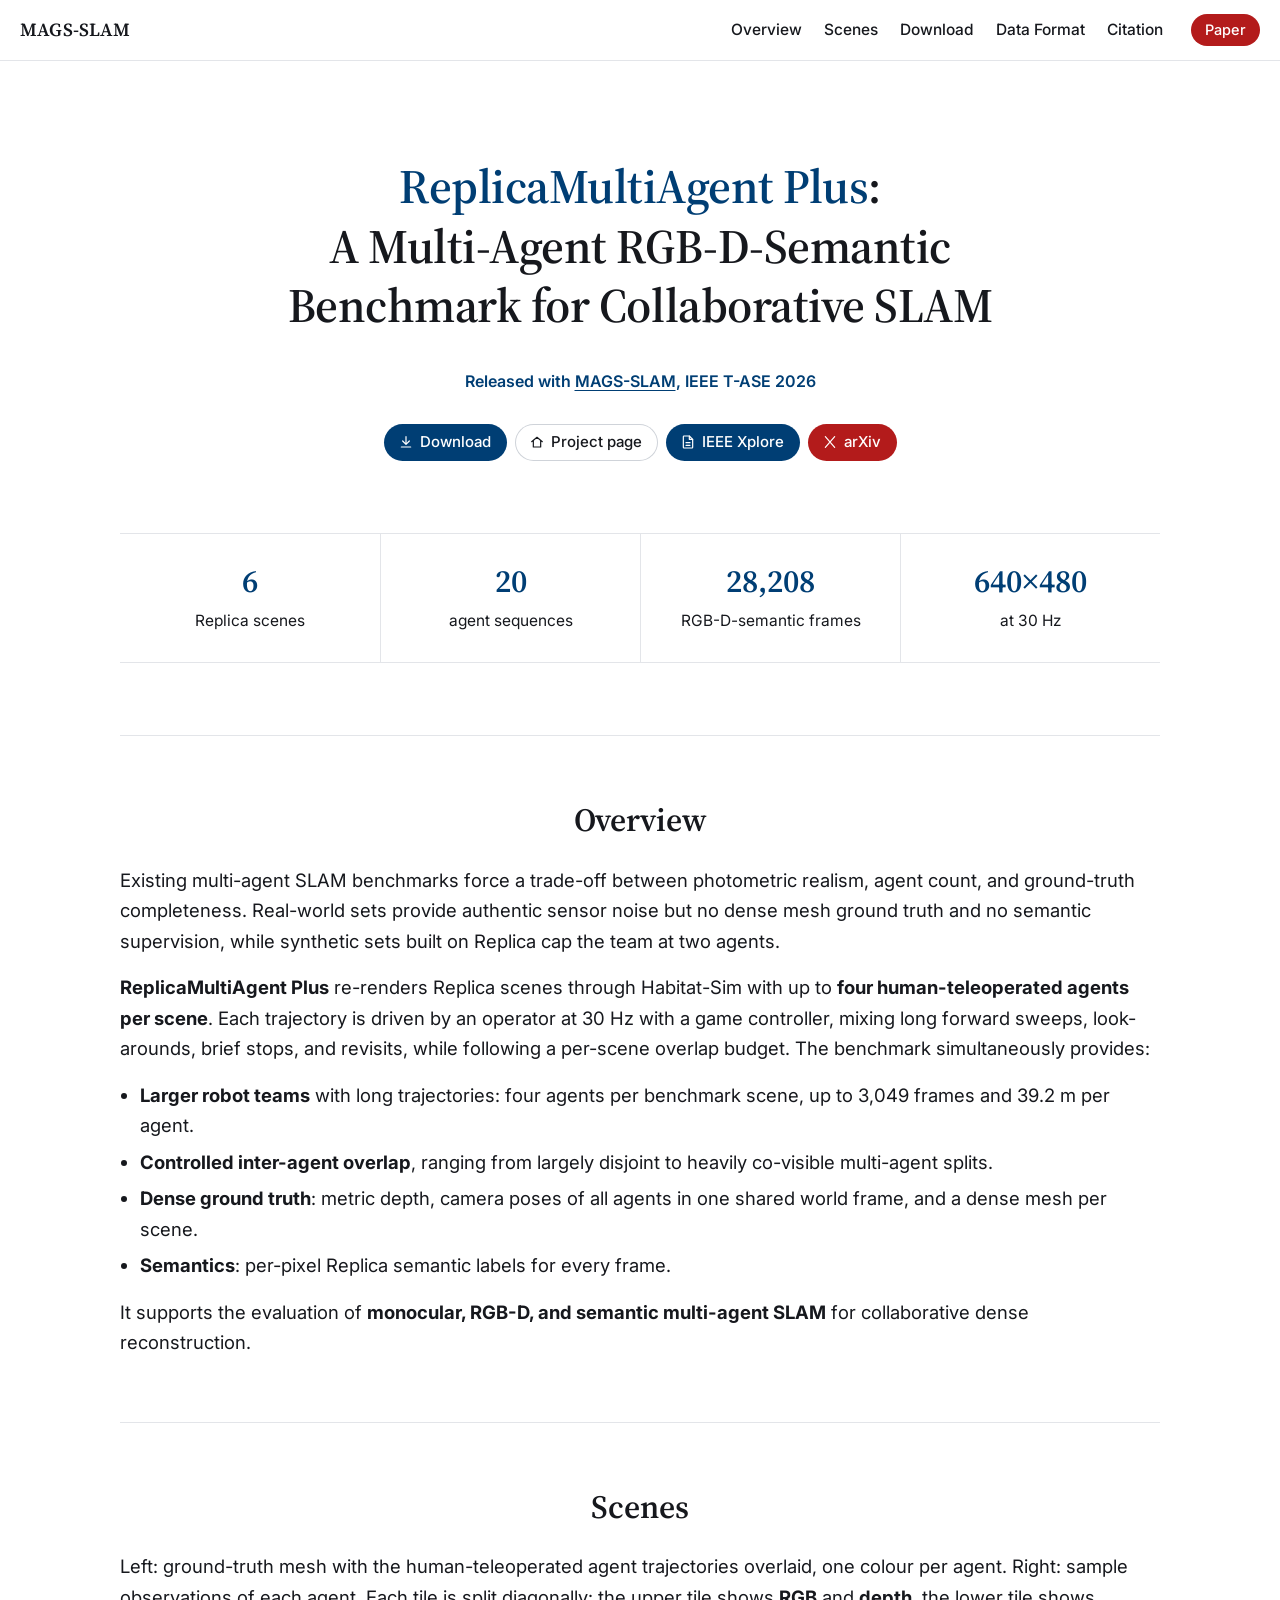
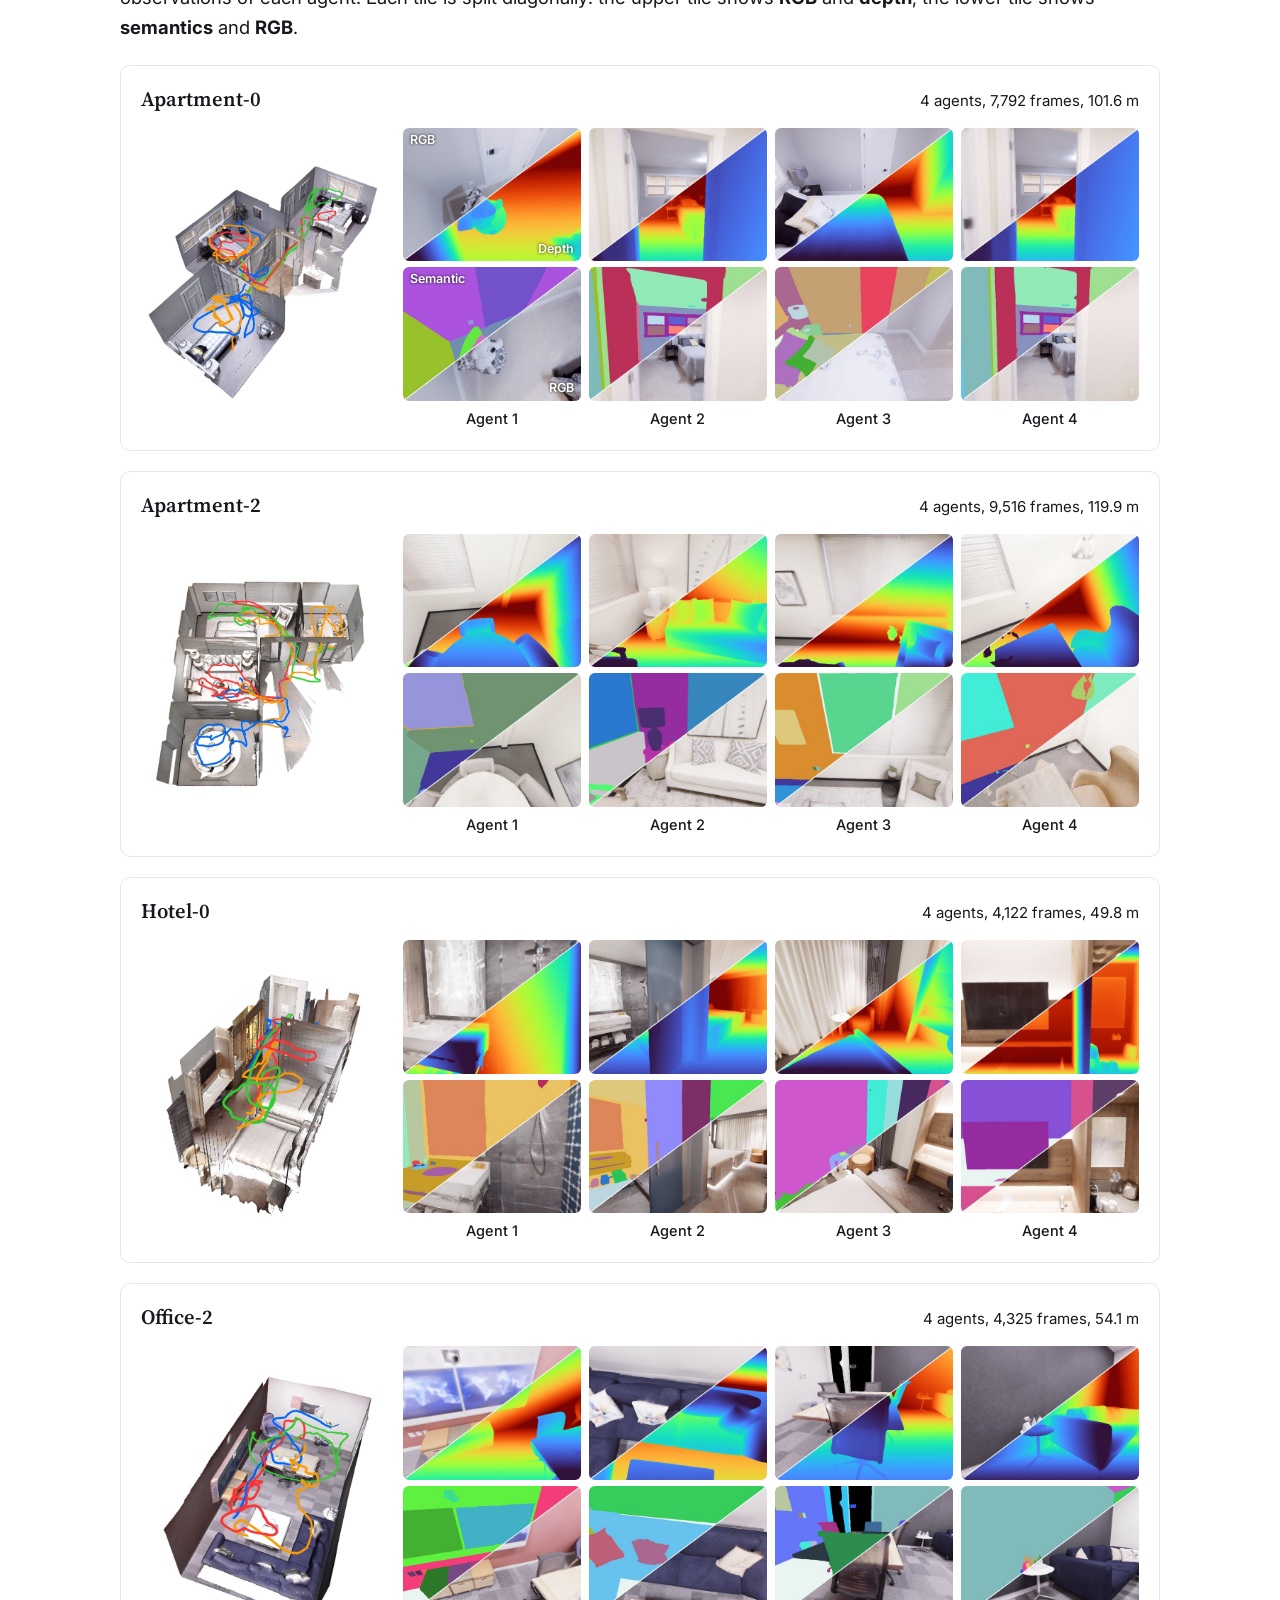
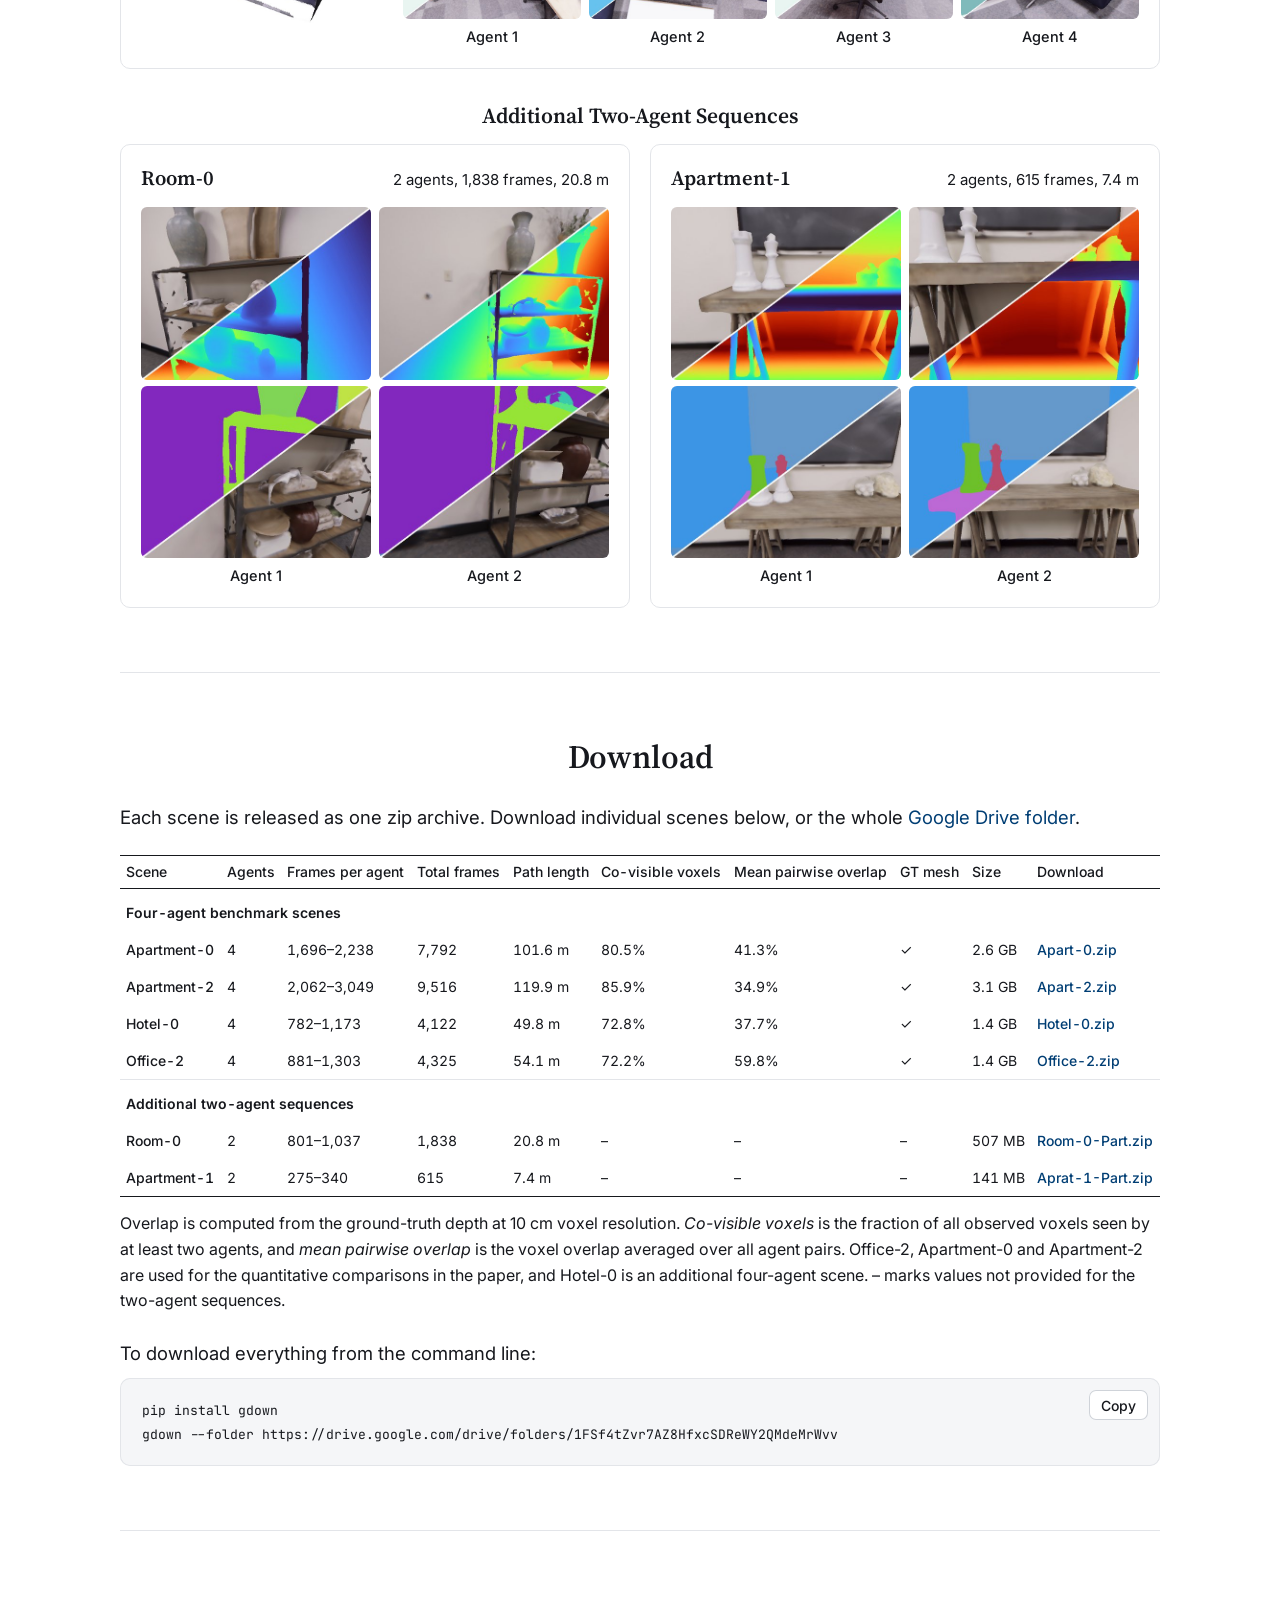
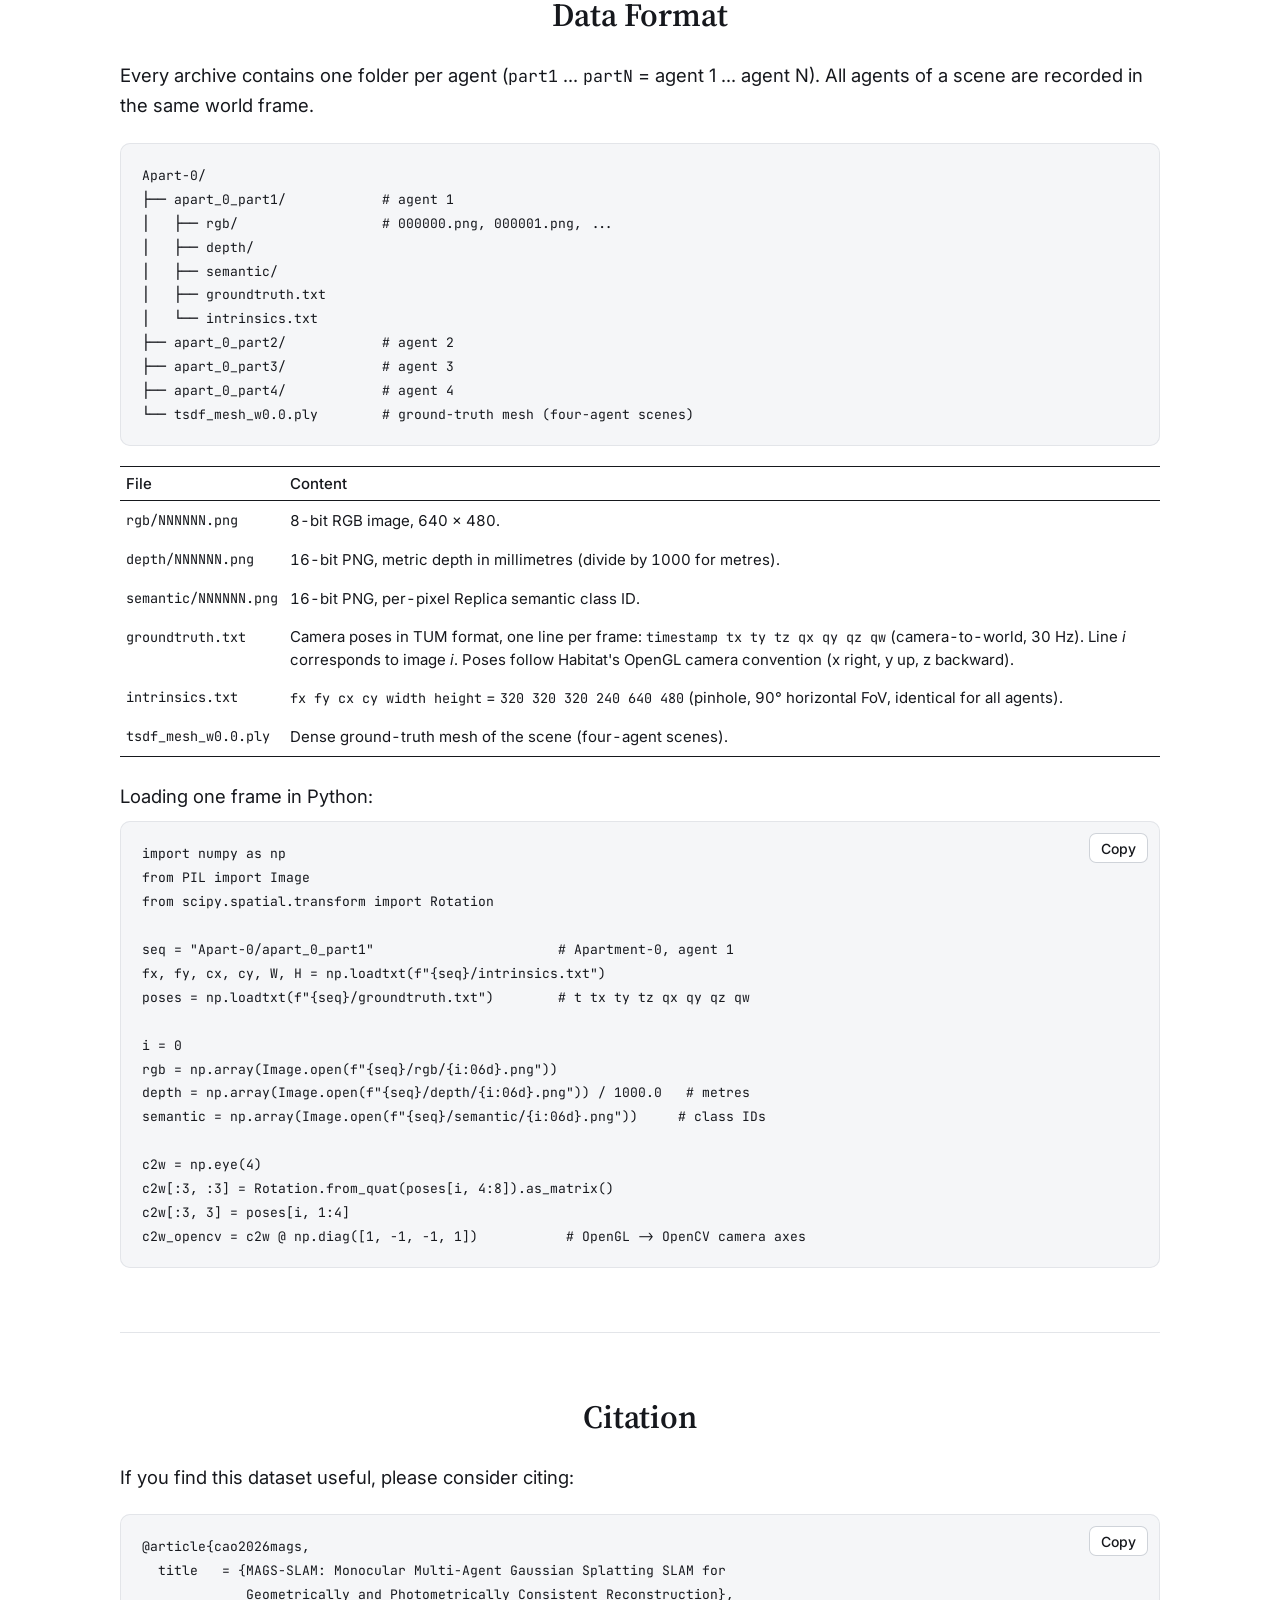
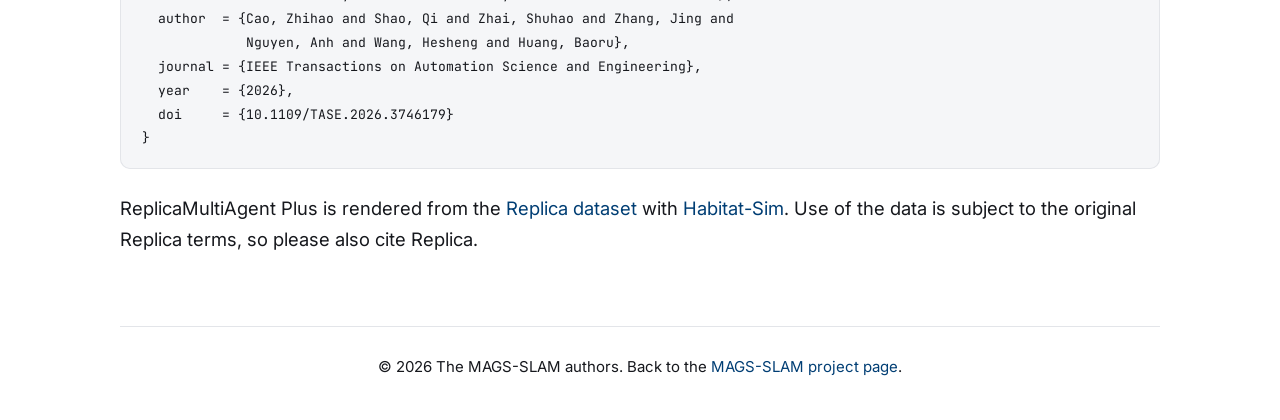
==== dataset/index.html @ 965b6c70 "Rebalance the dataset page header" ====
<!DOCTYPE html>
<html lang="en">

<head>
    <meta charset="utf-8">
    <meta name="viewport" content="width=device-width, initial-scale=1">
    <title>ReplicaMultiAgent Plus Dataset | MAGS-SLAM</title>
    <meta name="description" content="ReplicaMultiAgent Plus: a multi-agent RGB-D-semantic benchmark for collaborative SLAM, released with MAGS-SLAM (IEEE T-ASE 2026).">
    <meta name="keywords" content="Multi-agent SLAM, Collaborative SLAM, Gaussian Splatting, Dataset, Benchmark, Replica, Semantic SLAM">

    <meta property="og:type" content="website">
    <meta property="og:title" content="ReplicaMultiAgent Plus Dataset">
    <meta property="og:description" content="A multi-agent RGB-D-semantic benchmark for collaborative SLAM, released with MAGS-SLAM.">
    <meta property="og:url" content="https://mags-slam.github.io/dataset/">
    <meta property="og:image" content="https://mags-slam.github.io/static/images/og.jpg">
    <meta name="twitter:card" content="summary_large_image">
    <meta name="twitter:image" content="https://mags-slam.github.io/static/images/og.jpg">

    <link rel="preconnect" href="https://fonts.googleapis.com">
    <link rel="preconnect" href="https://fonts.gstatic.com" crossorigin>
    <link href="https://fonts.googleapis.com/css2?family=Inter:wght@400;500;600&family=Source+Serif+4:opsz,wght@8..60,500;8..60,600&family=JetBrains+Mono:wght@400&display=swap" rel="stylesheet">
    <link rel="stylesheet" href="../static/css/site.css?v=15">
</head>

<body>
    <header class="nav">
        <div class="nav-inner">
            <a class="nav-brand" href="../">MAGS-SLAM</a>
            <nav class="nav-links" aria-label="Sections">
                <a href="#overview">Overview</a>
                <a href="#scenes">Scenes</a>
                <a href="#download">Download</a>
                <a href="#format">Data Format</a>
                <a href="#citation">Citation</a>
            </nav>
            <a class="btn btn-arxiv btn-sm" href="https://arxiv.org/pdf/2605.10760" target="_blank" rel="noopener">Paper</a>
        </div>
    </header>

    <main id="top">
        <section class="hero hero-dataset wrap">
            <h1 class="title title-short"><span class="title-name">ReplicaMultiAgent Plus</span>: A&nbsp;Multi&#8209;Agent RGB&#8209;D&#8209;Semantic Benchmark for Collaborative SLAM</h1>
            <p class="venue">Released with <a href="../">MAGS-SLAM</a>, IEEE T-ASE 2026</p>

            <div class="links">
                <a class="btn btn-data" href="https://drive.google.com/drive/folders/1FSf4tZvr7AZ8HfxcSDReWY2QMdeMrWvv" target="_blank" rel="noopener">
                    <svg viewBox="0 0 24 24" aria-hidden="true"><path d="M12 4v11M7 10.5l5 5 5-5M5 19.5h14"/></svg>
                    Download</a>
                <a class="btn btn-outline" href="../">
                    <svg viewBox="0 0 24 24" aria-hidden="true"><path d="M4 11.5 12 5l8 6.5M6.5 10v9.5h11V10"/></svg>
                    Project page</a>
                <a class="btn btn-ieee" href="https://doi.org/10.1109/TASE.2026.3746179" target="_blank" rel="noopener">
                    <svg viewBox="0 0 24 24" aria-hidden="true"><path d="M14 3H6a1 1 0 0 0-1 1v16a1 1 0 0 0 1 1h12a1 1 0 0 0 1-1V8z"/><path d="M14 3v5h5M9 13h6M9 17h6"/></svg>
                    IEEE Xplore</a>
                <a class="btn btn-arxiv" href="https://arxiv.org/abs/2605.10760" target="_blank" rel="noopener">
                    <svg viewBox="0 0 24 24" aria-hidden="true"><path d="M5 4l14 16M19 4L5 20"/></svg>
                    arXiv</a>
            </div>

            <dl class="stats">
                <div><dt>6</dt><dd>Replica scenes</dd></div>
                <div><dt>20</dt><dd>agent sequences</dd></div>
                <div><dt>28,208</dt><dd>RGB-D-semantic frames</dd></div>
                <div><dt>640&times;480</dt><dd>at 30 Hz</dd></div>
            </dl>
        </section>

        <section class="block wrap" id="overview">
            <h2>Overview</h2>
            <div class="prose">
                <p>Existing multi-agent SLAM benchmarks force a trade-off between photometric realism, agent count, and ground-truth completeness. Real-world sets provide authentic sensor noise but no dense mesh ground truth and no semantic supervision, while synthetic sets built on Replica cap the team at two agents.</p>
                <p><strong>ReplicaMultiAgent Plus</strong> re-renders Replica scenes through Habitat-Sim with up to <strong>four human-teleoperated agents per scene</strong>. Each trajectory is driven by an operator at 30&nbsp;Hz with a game controller, mixing long forward sweeps, look-arounds, brief stops, and revisits, while following a per-scene overlap budget. The benchmark simultaneously provides:</p>
                <ul class="features">
                    <li><strong>Larger robot teams</strong> with long trajectories: four agents per benchmark scene, up to 3,049 frames and 39.2&nbsp;m per agent.</li>
                    <li><strong>Controlled inter-agent overlap</strong>, ranging from largely disjoint to heavily co-visible multi-agent splits.</li>
                    <li><strong>Dense ground truth</strong>: metric depth, camera poses of all agents in one shared world frame, and a dense mesh per scene.</li>
                    <li><strong>Semantics</strong>: per-pixel Replica semantic labels for every frame.</li>
                </ul>
                <p>It supports the evaluation of <strong>monocular, RGB-D, and semantic multi-agent SLAM</strong> for collaborative dense reconstruction.</p>
            </div>
        </section>

        <section class="block wrap" id="scenes">
            <h2>Scenes</h2>
            <p class="intro">Left: ground-truth mesh with the human-teleoperated agent trajectories overlaid, one colour per agent. Right: sample observations of each agent. Each tile is split diagonally: the upper tile shows <strong>RGB</strong> and <strong>depth</strong>, the lower tile shows <strong>semantics</strong> and <strong>RGB</strong>.</p>

            <article class="scene">
                <header class="scene-head"><h3>Apartment-0</h3><span>4 agents, 7,792 frames, 101.6 m</span></header>
                <div class="scene-body">
                    <img class="scene-mesh" src="../static/dataset/apart0_mesh.jpg" alt="Apartment-0 ground-truth mesh with four agent trajectories" width="693" height="748" loading="lazy">
                    <div class="agents">
                        <figure>
                            <div class="tile"><img src="../static/dataset/apart0_agent1_rgbd.jpg" alt="Apartment-0, agent 1: RGB and depth" width="480" height="360" loading="lazy"><span class="tag tl">RGB</span><span class="tag br">Depth</span></div>
                            <div class="tile"><img src="../static/dataset/apart0_agent1_sem.jpg" alt="Apartment-0, agent 1: semantic and RGB" width="480" height="360" loading="lazy"><span class="tag tl">Semantic</span><span class="tag br">RGB</span></div>
                            <figcaption>Agent 1</figcaption>
                        </figure>
                        <figure>
                            <div class="tile"><img src="../static/dataset/apart0_agent2_rgbd.jpg" alt="Apartment-0, agent 2: RGB and depth" width="480" height="360" loading="lazy"></div>
                            <div class="tile"><img src="../static/dataset/apart0_agent2_sem.jpg" alt="Apartment-0, agent 2: semantic and RGB" width="480" height="360" loading="lazy"></div>
                            <figcaption>Agent 2</figcaption>
                        </figure>
                        <figure>
                            <div class="tile"><img src="../static/dataset/apart0_agent3_rgbd.jpg" alt="Apartment-0, agent 3: RGB and depth" width="480" height="360" loading="lazy"></div>
                            <div class="tile"><img src="../static/dataset/apart0_agent3_sem.jpg" alt="Apartment-0, agent 3: semantic and RGB" width="480" height="360" loading="lazy"></div>
                            <figcaption>Agent 3</figcaption>
                        </figure>
                        <figure>
                            <div class="tile"><img src="../static/dataset/apart0_agent4_rgbd.jpg" alt="Apartment-0, agent 4: RGB and depth" width="480" height="360" loading="lazy"></div>
                            <div class="tile"><img src="../static/dataset/apart0_agent4_sem.jpg" alt="Apartment-0, agent 4: semantic and RGB" width="480" height="360" loading="lazy"></div>
                            <figcaption>Agent 4</figcaption>
                        </figure>
                    </div>
                </div>
            </article>

            <article class="scene">
                <header class="scene-head"><h3>Apartment-2</h3><span>4 agents, 9,516 frames, 119.9 m</span></header>
                <div class="scene-body">
                    <img class="scene-mesh" src="../static/dataset/apart2_mesh.jpg" alt="Apartment-2 ground-truth mesh with four agent trajectories" width="693" height="748" loading="lazy">
                    <div class="agents">
                        <figure>
                            <div class="tile"><img src="../static/dataset/apart2_agent1_rgbd.jpg" alt="Apartment-2, agent 1: RGB and depth" width="480" height="360" loading="lazy"></div>
                            <div class="tile"><img src="../static/dataset/apart2_agent1_sem.jpg" alt="Apartment-2, agent 1: semantic and RGB" width="480" height="360" loading="lazy"></div>
                            <figcaption>Agent 1</figcaption>
                        </figure>
                        <figure>
                            <div class="tile"><img src="../static/dataset/apart2_agent2_rgbd.jpg" alt="Apartment-2, agent 2: RGB and depth" width="480" height="360" loading="lazy"></div>
                            <div class="tile"><img src="../static/dataset/apart2_agent2_sem.jpg" alt="Apartment-2, agent 2: semantic and RGB" width="480" height="360" loading="lazy"></div>
                            <figcaption>Agent 2</figcaption>
                        </figure>
                        <figure>
                            <div class="tile"><img src="../static/dataset/apart2_agent3_rgbd.jpg" alt="Apartment-2, agent 3: RGB and depth" width="480" height="360" loading="lazy"></div>
                            <div class="tile"><img src="../static/dataset/apart2_agent3_sem.jpg" alt="Apartment-2, agent 3: semantic and RGB" width="480" height="360" loading="lazy"></div>
                            <figcaption>Agent 3</figcaption>
                        </figure>
                        <figure>
                            <div class="tile"><img src="../static/dataset/apart2_agent4_rgbd.jpg" alt="Apartment-2, agent 4: RGB and depth" width="480" height="360" loading="lazy"></div>
                            <div class="tile"><img src="../static/dataset/apart2_agent4_sem.jpg" alt="Apartment-2, agent 4: semantic and RGB" width="480" height="360" loading="lazy"></div>
                            <figcaption>Agent 4</figcaption>
                        </figure>
                    </div>
                </div>
            </article>

            <article class="scene">
                <header class="scene-head"><h3>Hotel-0</h3><span>4 agents, 4,122 frames, 49.8 m</span></header>
                <div class="scene-body">
                    <img class="scene-mesh" src="../static/dataset/hotel0_mesh.jpg" alt="Hotel-0 ground-truth mesh with four agent trajectories" width="693" height="748" loading="lazy">
                    <div class="agents">
                        <figure>
                            <div class="tile"><img src="../static/dataset/hotel0_agent1_rgbd.jpg" alt="Hotel-0, agent 1: RGB and depth" width="480" height="360" loading="lazy"></div>
                            <div class="tile"><img src="../static/dataset/hotel0_agent1_sem.jpg" alt="Hotel-0, agent 1: semantic and RGB" width="480" height="360" loading="lazy"></div>
                            <figcaption>Agent 1</figcaption>
                        </figure>
                        <figure>
                            <div class="tile"><img src="../static/dataset/hotel0_agent2_rgbd.jpg" alt="Hotel-0, agent 2: RGB and depth" width="480" height="360" loading="lazy"></div>
                            <div class="tile"><img src="../static/dataset/hotel0_agent2_sem.jpg" alt="Hotel-0, agent 2: semantic and RGB" width="480" height="360" loading="lazy"></div>
                            <figcaption>Agent 2</figcaption>
                        </figure>
                        <figure>
                            <div class="tile"><img src="../static/dataset/hotel0_agent3_rgbd.jpg" alt="Hotel-0, agent 3: RGB and depth" width="480" height="360" loading="lazy"></div>
                            <div class="tile"><img src="../static/dataset/hotel0_agent3_sem.jpg" alt="Hotel-0, agent 3: semantic and RGB" width="480" height="360" loading="lazy"></div>
                            <figcaption>Agent 3</figcaption>
                        </figure>
                        <figure>
                            <div class="tile"><img src="../static/dataset/hotel0_agent4_rgbd.jpg" alt="Hotel-0, agent 4: RGB and depth" width="480" height="360" loading="lazy"></div>
                            <div class="tile"><img src="../static/dataset/hotel0_agent4_sem.jpg" alt="Hotel-0, agent 4: semantic and RGB" width="480" height="360" loading="lazy"></div>
                            <figcaption>Agent 4</figcaption>
                        </figure>
                    </div>
                </div>
            </article>

            <article class="scene">
                <header class="scene-head"><h3>Office-2</h3><span>4 agents, 4,325 frames, 54.1 m</span></header>
                <div class="scene-body">
                    <img class="scene-mesh" src="../static/dataset/office2_mesh.jpg" alt="Office-2 ground-truth mesh with four agent trajectories" width="693" height="748" loading="lazy">
                    <div class="agents">
                        <figure>
                            <div class="tile"><img src="../static/dataset/office2_agent1_rgbd.jpg" alt="Office-2, agent 1: RGB and depth" width="480" height="360" loading="lazy"></div>
                            <div class="tile"><img src="../static/dataset/office2_agent1_sem.jpg" alt="Office-2, agent 1: semantic and RGB" width="480" height="360" loading="lazy"></div>
                            <figcaption>Agent 1</figcaption>
                        </figure>
                        <figure>
                            <div class="tile"><img src="../static/dataset/office2_agent2_rgbd.jpg" alt="Office-2, agent 2: RGB and depth" width="480" height="360" loading="lazy"></div>
                            <div class="tile"><img src="../static/dataset/office2_agent2_sem.jpg" alt="Office-2, agent 2: semantic and RGB" width="480" height="360" loading="lazy"></div>
                            <figcaption>Agent 2</figcaption>
                        </figure>
                        <figure>
                            <div class="tile"><img src="../static/dataset/office2_agent3_rgbd.jpg" alt="Office-2, agent 3: RGB and depth" width="480" height="360" loading="lazy"></div>
                            <div class="tile"><img src="../static/dataset/office2_agent3_sem.jpg" alt="Office-2, agent 3: semantic and RGB" width="480" height="360" loading="lazy"></div>
                            <figcaption>Agent 3</figcaption>
                        </figure>
                        <figure>
                            <div class="tile"><img src="../static/dataset/office2_agent4_rgbd.jpg" alt="Office-2, agent 4: RGB and depth" width="480" height="360" loading="lazy"></div>
                            <div class="tile"><img src="../static/dataset/office2_agent4_sem.jpg" alt="Office-2, agent 4: semantic and RGB" width="480" height="360" loading="lazy"></div>
                            <figcaption>Agent 4</figcaption>
                        </figure>
                    </div>
                </div>
            </article>

            <h3 class="subhead">Additional Two-Agent Sequences</h3>
            <div class="scene-pair">
                <article class="scene">
                    <header class="scene-head"><h3>Room-0</h3><span>2 agents, 1,838 frames, 20.8 m</span></header>
                    <div class="agents is-two">
                        <figure>
                            <div class="tile"><img src="../static/dataset/room0_agent1_rgbd.jpg" alt="Room-0, agent 1: RGB and depth" width="480" height="360" loading="lazy"></div>
                            <div class="tile"><img src="../static/dataset/room0_agent1_sem.jpg" alt="Room-0, agent 1: semantic and RGB" width="480" height="360" loading="lazy"></div>
                            <figcaption>Agent 1</figcaption>
                        </figure>
                        <figure>
                            <div class="tile"><img src="../static/dataset/room0_agent2_rgbd.jpg" alt="Room-0, agent 2: RGB and depth" width="480" height="360" loading="lazy"></div>
                            <div class="tile"><img src="../static/dataset/room0_agent2_sem.jpg" alt="Room-0, agent 2: semantic and RGB" width="480" height="360" loading="lazy"></div>
                            <figcaption>Agent 2</figcaption>
                        </figure>
                    </div>
                </article>
                <article class="scene">
                    <header class="scene-head"><h3>Apartment-1</h3><span>2 agents, 615 frames, 7.4 m</span></header>
                    <div class="agents is-two">
                        <figure>
                            <div class="tile"><img src="../static/dataset/apart1_agent1_rgbd.jpg" alt="Apartment-1, agent 1: RGB and depth" width="480" height="360" loading="lazy"></div>
                            <div class="tile"><img src="../static/dataset/apart1_agent1_sem.jpg" alt="Apartment-1, agent 1: semantic and RGB" width="480" height="360" loading="lazy"></div>
                            <figcaption>Agent 1</figcaption>
                        </figure>
                        <figure>
                            <div class="tile"><img src="../static/dataset/apart1_agent2_rgbd.jpg" alt="Apartment-1, agent 2: RGB and depth" width="480" height="360" loading="lazy"></div>
                            <div class="tile"><img src="../static/dataset/apart1_agent2_sem.jpg" alt="Apartment-1, agent 2: semantic and RGB" width="480" height="360" loading="lazy"></div>
                            <figcaption>Agent 2</figcaption>
                        </figure>
                    </div>
                </article>
            </div>
        </section>

        <section class="block wrap" id="download">
            <h2>Download</h2>
            <p class="intro">Each scene is released as one zip archive. Download individual scenes below, or the whole <a href="https://drive.google.com/drive/folders/1FSf4tZvr7AZ8HfxcSDReWY2QMdeMrWvv" target="_blank" rel="noopener">Google Drive folder</a>.</p>

            <figure class="table-figure">
                <div class="table-scroll">
                    <table class="data">
                        <thead>
                            <tr>
                                <th scope="col">Scene</th>
                                <th scope="col">Agents</th>
                                <th scope="col">Frames per agent</th>
                                <th scope="col">Total frames</th>
                                <th scope="col">Path length</th>
                                <th scope="col">Co-visible voxels</th>
                                <th scope="col">Mean pairwise overlap</th>
                                <th scope="col">GT mesh</th>
                                <th scope="col">Size</th>
                                <th scope="col">Download</th>
                            </tr>
                        </thead>
                        <tbody>
                            <tr class="group-row"><td colspan="10">Four-agent benchmark scenes</td></tr>
                            <tr><th scope="row">Apartment-0</th><td>4</td><td>1,696&ndash;2,238</td><td>7,792</td><td>101.6 m</td><td>80.5%</td><td>41.3%</td><td>&#x2713;</td><td>2.6 GB</td><td><a href="https://drive.google.com/file/d/1QE28hqLz--6QYis_Mga-8BreljMOPITG/view?usp=sharing" target="_blank" rel="noopener">Apart-0.zip</a></td></tr>
                            <tr><th scope="row">Apartment-2</th><td>4</td><td>2,062&ndash;3,049</td><td>9,516</td><td>119.9 m</td><td>85.9%</td><td>34.9%</td><td>&#x2713;</td><td>3.1 GB</td><td><a href="https://drive.google.com/file/d/1d4FjtAXtJuTEPQrvEZVFxeAa9AJe-3g0/view?usp=sharing" target="_blank" rel="noopener">Apart-2.zip</a></td></tr>
                            <tr><th scope="row">Hotel-0</th><td>4</td><td>782&ndash;1,173</td><td>4,122</td><td>49.8 m</td><td>72.8%</td><td>37.7%</td><td>&#x2713;</td><td>1.4 GB</td><td><a href="https://drive.google.com/file/d/1erqTCfXgxfROpqrGzEqRjtZVDmPS18jh/view?usp=sharing" target="_blank" rel="noopener">Hotel-0.zip</a></td></tr>
                            <tr><th scope="row">Office-2</th><td>4</td><td>881&ndash;1,303</td><td>4,325</td><td>54.1 m</td><td>72.2%</td><td>59.8%</td><td>&#x2713;</td><td>1.4 GB</td><td><a href="https://drive.google.com/file/d/1jL7r1u0OeOe1X1Ep18Tcn9S0t7qZwFk4/view?usp=sharing" target="_blank" rel="noopener">Office-2.zip</a></td></tr>
                            <tr class="group-row"><td colspan="10">Additional two-agent sequences</td></tr>
                            <tr><th scope="row">Room-0</th><td>2</td><td>801&ndash;1,037</td><td>1,838</td><td>20.8 m</td><td>&ndash;</td><td>&ndash;</td><td>&ndash;</td><td>507 MB</td><td><a href="https://drive.google.com/file/d/1U3mAXhE_X4mWO3DWFFL-pjP9GrU-j1_c/view?usp=sharing" target="_blank" rel="noopener">Room-0-Part.zip</a></td></tr>
                            <tr><th scope="row">Apartment-1</th><td>2</td><td>275&ndash;340</td><td>615</td><td>7.4 m</td><td>&ndash;</td><td>&ndash;</td><td>&ndash;</td><td>141 MB</td><td><a href="https://drive.google.com/file/d/1haMNO_-lhqdcN3MLSbCx6kx_twKy5yiZ/view?usp=sharing" target="_blank" rel="noopener">Aprat-1-Part.zip</a></td></tr>
                        </tbody>
                    </table>
                </div>
                <figcaption>Overlap is computed from the ground-truth depth at 10&nbsp;cm voxel resolution. <em>Co-visible voxels</em> is the fraction of all observed voxels seen by at least two agents, and <em>mean pairwise overlap</em> is the voxel overlap averaged over all agent pairs. Office-2, Apartment-0 and Apartment-2 are used for the quantitative comparisons in the paper, and Hotel-0 is an additional four-agent scene. &ndash; marks values not provided for the two-agent sequences.</figcaption>
            </figure>

            <p class="intro intro-gap">To download everything from the command line:</p>
            <div class="code">
                <button type="button" class="copy" data-role="copy">Copy</button>
<pre><code>pip install gdown
gdown --folder https://drive.google.com/drive/folders/1FSf4tZvr7AZ8HfxcSDReWY2QMdeMrWvv</code></pre>
            </div>
        </section>

        <section class="block wrap" id="format">
            <h2>Data Format</h2>
            <p class="intro">Every archive contains one folder per agent (<code>part1</code> &hellip; <code>partN</code> = agent 1 &hellip; agent N). All agents of a scene are recorded in the same world frame.</p>
            <div class="code">
<pre><code>Apart-0/
├── apart_0_part1/            # agent 1
│   ├── rgb/                  # 000000.png, 000001.png, ...
│   ├── depth/
│   ├── semantic/
│   ├── groundtruth.txt
│   └── intrinsics.txt
├── apart_0_part2/            # agent 2
├── apart_0_part3/            # agent 3
├── apart_0_part4/            # agent 4
└── tsdf_mesh_w0.0.ply        # ground-truth mesh (four-agent scenes)</code></pre>
            </div>

            <div class="table-scroll table-gap">
                <table class="data files">
                    <thead><tr><th scope="col">File</th><th scope="col">Content</th></tr></thead>
                    <tbody>
                        <tr><th scope="row"><code>rgb/NNNNNN.png</code></th><td>8-bit RGB image, 640 &times; 480.</td></tr>
                        <tr><th scope="row"><code>depth/NNNNNN.png</code></th><td>16-bit PNG, metric depth in millimetres (divide by 1000 for metres).</td></tr>
                        <tr><th scope="row"><code>semantic/NNNNNN.png</code></th><td>16-bit PNG, per-pixel Replica semantic class ID.</td></tr>
                        <tr><th scope="row"><code>groundtruth.txt</code></th><td>Camera poses in TUM format, one line per frame: <code>timestamp tx ty tz qx qy qz qw</code> (camera-to-world, 30&nbsp;Hz). Line <em>i</em> corresponds to image <em>i</em>. Poses follow Habitat's OpenGL camera convention (x right, y up, z backward).</td></tr>
                        <tr><th scope="row"><code>intrinsics.txt</code></th><td><code>fx fy cx cy width height</code> = <code>320 320 320 240 640 480</code> (pinhole, 90&deg; horizontal FoV, identical for all agents).</td></tr>
                        <tr><th scope="row"><code>tsdf_mesh_w0.0.ply</code></th><td>Dense ground-truth mesh of the scene (four-agent scenes).</td></tr>
                    </tbody>
                </table>
            </div>

            <p class="intro intro-gap">Loading one frame in Python:</p>
            <div class="code">
                <button type="button" class="copy" data-role="copy">Copy</button>
<pre><code>import numpy as np
from PIL import Image
from scipy.spatial.transform import Rotation

seq = "Apart-0/apart_0_part1"                       # Apartment-0, agent 1
fx, fy, cx, cy, W, H = np.loadtxt(f"{seq}/intrinsics.txt")
poses = np.loadtxt(f"{seq}/groundtruth.txt")        # t tx ty tz qx qy qz qw

i = 0
rgb = np.array(Image.open(f"{seq}/rgb/{i:06d}.png"))
depth = np.array(Image.open(f"{seq}/depth/{i:06d}.png")) / 1000.0   # metres
semantic = np.array(Image.open(f"{seq}/semantic/{i:06d}.png"))     # class IDs

c2w = np.eye(4)
c2w[:3, :3] = Rotation.from_quat(poses[i, 4:8]).as_matrix()
c2w[:3, 3] = poses[i, 1:4]
c2w_opencv = c2w @ np.diag([1, -1, -1, 1])           # OpenGL -> OpenCV camera axes</code></pre>
            </div>
        </section>

        <section class="block wrap" id="citation">
            <h2>Citation</h2>
            <p class="intro">If you find this dataset useful, please consider citing:</p>
            <div class="code">
                <button type="button" class="copy" data-role="copy">Copy</button>
<pre><code>@article{cao2026mags,
  title   = {MAGS-SLAM: Monocular Multi-Agent Gaussian Splatting SLAM for
             Geometrically and Photometrically Consistent Reconstruction},
  author  = {Cao, Zhihao and Shao, Qi and Zhai, Shuhao and Zhang, Jing and
             Nguyen, Anh and Wang, Hesheng and Huang, Baoru},
  journal = {IEEE Transactions on Automation Science and Engineering},
  year    = {2026},
  doi     = {10.1109/TASE.2026.3746179}
}</code></pre>
            </div>
            <p class="intro intro-gap">ReplicaMultiAgent Plus is rendered from the <a href="https://github.com/facebookresearch/Replica-Dataset" target="_blank" rel="noopener">Replica dataset</a> with <a href="https://github.com/facebookresearch/habitat-sim" target="_blank" rel="noopener">Habitat-Sim</a>. Use of the data is subject to the original Replica terms, so please also cite Replica.</p>
        </section>
    </main>

    <footer class="footer wrap">
        <p>&copy; 2026 The MAGS-SLAM authors. Back to the <a href="../">MAGS-SLAM project page</a>.</p>
    </footer>

    <script>
        document.querySelectorAll('[data-role="copy"]').forEach(btn => btn.addEventListener('click', async () => {
            try {
                await navigator.clipboard.writeText(btn.parentElement.querySelector('code').textContent);
                btn.textContent = 'Copied';
            } catch (e) {
                btn.textContent = 'Press Ctrl+C';
            }
            setTimeout(() => { btn.textContent = 'Copy'; }, 1600);
        }));
    </script>
</body>

</html>
---- static/css/site.css ----
/* site.css — MAGS-SLAM project page */

:root {
    --ink: #16181d;
    --accent: #003e74;
    --accent-ink: #002a50;
    --accent-tint: #e8eef5;
    --line: #e3e5e9;
    --surface: #f5f6f8;
    --stage: #f1f2f4;
    --arxiv: #b31b1b;
    --github: #24292f;
    --ieee: #003e74;
    --content: 1040px;
    --serif: 'Source Serif 4', Georgia, 'Times New Roman', serif;
    --sans: 'Inter', -apple-system, BlinkMacSystemFont, 'Segoe UI', Roboto, sans-serif;
    --mono: 'JetBrains Mono', ui-monospace, SFMono-Regular, Menlo, monospace;
    --radius: 10px;
}

*, *::before, *::after { box-sizing: border-box; }

html { scroll-behavior: smooth; scroll-padding-top: 76px; -webkit-text-size-adjust: 100%; }

body {
    margin: 0;
    background: #fff;
    color: var(--ink);
    font: 400 18.5px/1.65 var(--sans);
    -webkit-font-smoothing: antialiased;
    text-rendering: optimizeLegibility;
}

a { color: var(--accent); text-decoration: none; }
a:hover { color: var(--accent-ink); }
img, video { display: block; max-width: 100%; }
button { font: inherit; color: inherit; }
sup { font-size: 0.68em; line-height: 0; }

.wrap { width: min(var(--content), 100% - 32px); margin-inline: auto; }

/* Navigation */

.nav {
    position: sticky;
    top: 0;
    z-index: 20;
    background: rgba(255, 255, 255, 0.96);
    border-bottom: 1px solid var(--line);
}

.nav-inner {
    display: flex;
    align-items: center;
    gap: 28px;
    height: 60px;
    width: min(1240px, 100% - 32px);
    margin-inline: auto;
}

.nav-brand { font: 600 18.5px/1 var(--serif); color: var(--ink); letter-spacing: 0.01em; }
.nav-brand:hover { color: var(--ink); }

.nav-links { display: flex; gap: 22px; margin-left: auto; }
.nav-links a { position: relative; color: var(--ink); font-size: 15.5px; font-weight: 500; padding: 4px 0; }
.nav-links a:hover { color: var(--accent); }
.nav-links a.is-on { color: var(--accent); }
.nav-links a.is-on::after {
    content: '';
    position: absolute;
    left: 50%;
    bottom: -2px;
    width: 14px;
    height: 2px;
    margin-left: -7px;
    border-radius: 1px;
    background: var(--accent);
}

/* Hero */

.hero { padding: 56px 0 8px; text-align: center; }

.title {
    margin: 0 auto;
    max-width: 980px;
    font: 600 clamp(30px, 4.4vw, 48px)/1.18 var(--serif);
    letter-spacing: -0.01em;
    text-wrap: balance;
}

.title-name { color: var(--accent); }

.authors {
    margin: 24px auto 0;
    max-width: 860px;
    font-size: 17.5px;
    line-height: 1.75;
}
.authors a { color: var(--ink); font-weight: 500; white-space: nowrap; }
.authors a:hover { color: var(--accent); }
.authors sup { margin-left: 1px; margin-right: 10px; }
.authors sup:last-child { margin-right: 0; }

.affiliations, .notes {
    display: flex;
    flex-wrap: wrap;
    justify-content: center;
    gap: 2px 16px;
    margin: 8px auto 0;
    max-width: 780px;
    font-size: 14.5px;
}
.notes { margin-top: 4px; font-size: 14px; }

.venue {
    margin: 16px 0 0;
    font-size: 16px;
    font-weight: 600;
    color: var(--accent);
}

/* Buttons */

.links { display: flex; flex-wrap: wrap; justify-content: center; gap: 8px; margin-top: 16px; }
.links-center { margin-top: 24px; }

.btn {
    display: inline-flex;
    align-items: center;
    gap: 6px;
    height: 37px;
    padding: 0 16px 0 14px;
    border-radius: 999px;
    font-size: 15px;
    font-weight: 500;
    color: #fff;
    background: var(--github);
    transition: filter 0.15s ease;
}
.btn:hover { color: #fff; filter: brightness(1.12); }
.btn svg { width: 16px; height: 16px; fill: none; stroke: currentColor; stroke-width: 1.8; stroke-linecap: round; stroke-linejoin: round; }
.btn svg.fill { fill: currentColor; stroke: none; }
.btn-sm { height: 32px; padding: 0 14px; font-size: 14.5px; }
.btn-ieee { background: var(--ieee); }
.btn-arxiv { background: var(--arxiv); }
.btn-github { background: var(--github); }
.btn-data { background: var(--accent); }
.btn-outline { background: #fff; color: var(--ink); box-shadow: inset 0 0 0 1px #cfd3d9; }
.btn-outline:hover { color: var(--ink); filter: none; box-shadow: inset 0 0 0 1px var(--ink); }

/* Teaser */

.teaser { padding-top: 30px; }

.lead {
    margin: 0 auto 22px;
    text-align: center;
    font: 500 18.5px/1.5 var(--serif);
    text-wrap: balance;
}
.lead strong { color: var(--accent); font-weight: 600; }

.media { display: block; overflow: hidden; border-radius: var(--radius); background: var(--stage); }
.media video, .media img { width: 100%; height: auto; }

figure { margin: 0; }
figcaption { margin-top: 14px; font-size: 16px; line-height: 1.6; text-align: left; }
figcaption p { margin: 0 0 8px; }

/* Sections */

.block { padding: 64px 0 0; margin-top: 64px; border-top: 1px solid var(--line); }
.teaser + .block { margin-top: 56px; }

h2 {
    margin: 0 0 24px;
    text-align: center;
    font: 600 32.5px/1.25 var(--serif);
    letter-spacing: -0.005em;
}

h3 {
    margin: 44px 0 14px;
    font: 600 21.5px/1.35 var(--serif);
}
h2 + h3 { margin-top: 0; }

.prose p, .intro { margin: 0 0 16px; text-align: left; }
.prose p:last-child { margin-bottom: 0; }
.intro { margin-bottom: 22px; }

.hint { margin: 10px 0 0; font-size: 15px; }

.stages { margin: 0; padding-left: 20px; }
.stages li { margin-bottom: 6px; padding-left: 2px; }

.zoomable { cursor: zoom-in; background: #fff; }

/* Segmented controls and chips */

.seg {
    display: inline-flex;
    flex-wrap: wrap;
    padding: 3px;
    gap: 2px;
    border-radius: 8px;
    background: #e9ebee;
}
.seg button, .chip {
    display: inline-flex;
    align-items: center;
    gap: 6px;
    height: 32px;
    padding: 0 13px;
    border: 0;
    border-radius: 6px;
    background: transparent;
    font-size: 15px;
    font-weight: 500;
    cursor: pointer;
    white-space: nowrap;
}
.seg button:hover { background: rgba(255, 255, 255, 0.6); }
.seg button.is-on { background: #fff; box-shadow: 0 1px 2px rgba(16, 24, 40, 0.12); }
.seg button:disabled { opacity: 0.45; cursor: progress; }
.seg button i { width: 9px; height: 9px; border-radius: 50%; display: inline-block; }
.seg-center { display: flex; width: max-content; margin: 0 auto 18px; }

.chip { background: #e9ebee; height: 38px; border-radius: 8px; }
.chip.is-on { background: var(--accent-tint); color: var(--accent-ink); box-shadow: inset 0 0 0 1px #b7c6d8; }

.icon-btn {
    display: inline-grid;
    place-items: center;
    width: 36px;
    height: 36px;
    border: 0;
    border-radius: 8px;
    background: transparent;
    cursor: pointer;
}
.icon-btn:hover { background: #e9ebee; }
.icon-btn svg { width: 19px; height: 19px; fill: none; stroke: currentColor; stroke-width: 1.8; stroke-linecap: round; stroke-linejoin: round; }
.icon-btn svg.fill { fill: currentColor; stroke: none; }
.icon-btn.is-on { background: var(--accent-tint); color: var(--accent-ink); }
.icon-btn .i-pause, .icon-btn.is-on .i-play { display: none; }
.icon-btn.is-on .i-pause { display: block; }

/* 3D viewer */

.viewer-card {
    border: 1px solid var(--line);
    border-radius: var(--radius);
    overflow: hidden;
    background: #fff;
}

.viewer {
    position: relative;
    aspect-ratio: 16 / 9;
    background: var(--stage);
    touch-action: pan-y;
}
.viewer canvas { display: block; width: 100%; height: 100%; outline: none; }

.viewer-bar {
    display: flex;
    flex-wrap: wrap;
    align-items: center;
    gap: 10px 12px;
    padding: 10px 12px;
    border-top: 1px solid var(--line);
    background: var(--surface);
}
.viewer-bar .seg { background: #e6e8eb; }
.bar-end { display: flex; gap: 2px; margin-left: auto; }

.replay { display: flex; align-items: center; gap: 6px; flex: 1 1 200px; max-width: 320px; }
.replay input { flex: 1; accent-color: var(--accent); }

.viewer-legend {
    position: absolute;
    left: 14px;
    bottom: 12px;
    display: flex;
    flex-wrap: wrap;
    gap: 6px 14px;
    padding: 6px 10px;
    border-radius: 7px;
    background: rgba(255, 255, 255, 0.92);
    font-size: 14px;
    font-weight: 500;
    pointer-events: none;
}
.viewer-legend:empty { display: none; }
.viewer-legend span { display: inline-flex; align-items: center; gap: 6px; }
.viewer-legend i { width: 14px; height: 3px; border-radius: 2px; display: inline-block; }

.viewer-toast {
    position: absolute;
    left: 50%;
    top: 50%;
    transform: translate(-50%, -50%);
    padding: 10px 16px;
    border-radius: 8px;
    background: rgba(22, 24, 29, 0.82);
    color: #fff;
    font-size: 15px;
    font-weight: 500;
    opacity: 0;
    transition: opacity 0.2s ease;
    pointer-events: none;
}
.viewer-toast.is-on { opacity: 1; }

.viewer-loading {
    position: absolute;
    inset: 0 0 auto 0;
    height: 3px;
    opacity: 0;
    transition: opacity 0.3s ease;
    pointer-events: none;
}
.viewer-loading.is-on { opacity: 1; }
.viewer-progress { height: 100%; background: rgba(0, 62, 116, 0.15); }
.viewer-progress span { display: block; height: 100%; width: 4%; background: var(--accent); transition: width 0.2s ease; }

.viewer-error {
    position: absolute;
    inset: 0;
    display: none;
    place-items: center;
    padding: 24px;
    text-align: center;
    font-size: 16px;
}
.has-error .viewer-error { display: grid; }

.viewer-card:fullscreen { display: flex; flex-direction: column; border: 0; border-radius: 0; }
.viewer-card:fullscreen .viewer { flex: 1; aspect-ratio: auto; }

/* Thumbnail pickers */

.picker { display: flex; flex-wrap: wrap; justify-content: center; gap: 14px 28px; margin-top: 18px; }
.picker-group { display: flex; flex-direction: column; align-items: center; gap: 8px; }
.picker-title { font-size: 14px; font-weight: 600; letter-spacing: 0.02em; }
.picker-row { display: flex; flex-wrap: wrap; justify-content: center; gap: 10px; }

.thumb {
    display: flex;
    flex-direction: column;
    gap: 6px;
    width: 120px;
    padding: 0;
    border: 0;
    background: none;
    cursor: pointer;
    font-size: 14px;
    font-weight: 500;
}
.thumb img {
    width: 120px;
    height: 78px;
    object-fit: cover;
    border-radius: 7px;
    box-shadow: 0 0 0 1px var(--line);
    transition: box-shadow 0.15s ease;
}
.thumb:hover img { box-shadow: 0 0 0 2px #b7c6d8; }
.thumb.is-on img { box-shadow: 0 0 0 2px var(--accent); }
.thumb.is-on span { color: var(--accent); font-weight: 600; }

.gallery .stage { aspect-ratio: 16 / 9; background: #fff; box-shadow: 0 0 0 1px var(--line); }
.gallery .stage video { width: 100%; height: 100%; object-fit: contain; }

/* Tables */

.table-figure { margin-top: 4px; }
.table-scroll { overflow-x: auto; -webkit-overflow-scrolling: touch; }

table {
    width: 100%;
    border-collapse: collapse;
    font-size: 14.5px;
    font-variant-numeric: tabular-nums;
    white-space: nowrap;
    border-top: 1.5px solid var(--ink);
    border-bottom: 1.5px solid var(--ink);
}
th, td { padding: 7px 8px; text-align: center; }
thead th { font-weight: 600; }
thead tr:first-child th[colspan] { border-bottom: 1px solid var(--line); }
thead tr:last-child th { border-bottom: 1px solid var(--ink); font-weight: 500; }
tbody th { text-align: left; font-weight: 500; padding-left: 4px; }
tbody tr.group-start > *, tbody tr.ours > * { border-top: 1px solid var(--line); }
tbody tr.ours { background: var(--accent-tint); }
tbody tr.ours th { font-weight: 600; }
td.best { font-weight: 700; }
td.second, .u { text-decoration: underline; text-underline-offset: 3px; }

/* Citation */

.bibtex, .code { position: relative; }
.bibtex pre, .code pre {
    margin: 0;
    padding: 20px 22px;
    overflow-x: auto;
    border-radius: var(--radius);
    background: var(--surface);
    box-shadow: inset 0 0 0 1px var(--line);
    font: 14.5px/1.65 var(--mono);
}
.copy {
    position: absolute;
    top: 12px;
    right: 12px;
    height: 30px;
    padding: 0 12px;
    border: 0;
    border-radius: 7px;
    background: #fff;
    box-shadow: inset 0 0 0 1px #cfd3d9;
    font-size: 14px;
    font-weight: 500;
    cursor: pointer;
}
.copy:hover { box-shadow: inset 0 0 0 1px var(--ink); }

.footer { margin-top: 72px; padding: 28px 0 40px; border-top: 1px solid var(--line); font-size: 15px; text-align: center; }
.footer p { margin: 0; }

/* Dataset page */

.hero-dataset { padding-top: 96px; }
.title-short { max-width: 960px; line-height: 1.24; }
.title-short + .venue { margin-top: 32px; }
.hero-dataset .links { margin-top: 30px; }
.venue a { color: inherit; text-decoration: underline; text-underline-offset: 3px; text-decoration-thickness: 1px; }

.stats {
    display: grid;
    grid-template-columns: repeat(4, 1fr);
    margin: 72px 0 0;
    border-top: 1px solid var(--line);
    border-bottom: 1px solid var(--line);
}
.stats div { padding: 28px 12px; }
.stats div + div { border-left: 1px solid var(--line); }
.stats dt { font: 600 32px/1.2 var(--serif); color: var(--accent); }
.stats dd { margin: 8px 0 0; font-size: 15.5px; white-space: nowrap; }

.features { margin: 0 0 16px; padding-left: 20px; }
.features li { margin-bottom: 6px; }

.scene { padding: 20px; margin-bottom: 20px; border: 1px solid var(--line); border-radius: var(--radius); }
.scene-head { display: flex; flex-wrap: wrap; align-items: baseline; justify-content: space-between; gap: 2px 16px; margin-bottom: 14px; }
.scene-head h3 { margin: 0; font-size: 20.5px; }
.scene-head span { font-size: 15px; }
.scene-body { display: grid; grid-template-columns: minmax(0, 1fr) minmax(0, 3fr); gap: 16px; align-items: center; }
.scene-mesh { width: 100%; height: auto; border-radius: 8px; }
.agents { display: grid; grid-template-columns: repeat(4, minmax(0, 1fr)); gap: 8px; }
.agents.is-two { grid-template-columns: repeat(2, minmax(0, 1fr)); }
.agents figcaption { margin-top: 2px; text-align: center; font-size: 14.5px; font-weight: 500; }
.tile { position: relative; margin-bottom: 6px; }
.tile img { width: 100%; height: auto; border-radius: 6px; }
.tag { position: absolute; font-size: 12.5px; font-weight: 600; line-height: 1; color: #fff; text-shadow: 0 0 3px rgba(0, 0, 0, 0.85); }
.tag.tl { top: 6px; left: 7px; }
.tag.br { right: 7px; bottom: 6px; }
.subhead { margin: 32px 0 14px; text-align: center; }
.scene-pair { display: grid; grid-template-columns: repeat(2, minmax(0, 1fr)); gap: 20px; }
.scene-pair .scene { margin-bottom: 0; }

table.data { white-space: nowrap; font-size: 14px; }
table.data th, table.data td { text-align: left; padding: 7px 6px; }
table.data thead th { white-space: normal; vertical-align: bottom; line-height: 1.3; }
table.data td a { font-weight: 500; }
table.data tr.group-row td { padding-top: 12px; font-weight: 600; border-top: 1px solid var(--line); }
table.data.files { white-space: normal; font-size: 15px; }
table.data.files tbody th { white-space: nowrap; vertical-align: top; }
table.data.files td { line-height: 1.55; }
code { font: 0.9em var(--mono); }
.intro-gap { margin-top: 24px; margin-bottom: 10px; }
.table-gap { margin-top: 20px; }

/* Narrow screens */

@media (max-width: 860px) {
    .nav-links { display: none; }
    .nav-inner { justify-content: space-between; }
}

@media (max-width: 640px) {
    body { font-size: 16.5px; }
    .hero { padding-top: 40px; }
    .authors { font-size: 16px; }
    .affiliations { font-size: 14px; }
    .lead { font-size: 17px; }
    .block { padding-top: 48px; margin-top: 48px; }
    h2 { font-size: 26px; }
    .viewer { aspect-ratio: 4 / 3; }
    .viewer-legend { left: 8px; bottom: 8px; font-size: 13px; }
    .replay { order: 5; flex-basis: 100%; max-width: none; }
    .picker { gap: 14px; }
    .thumb, .thumb img { width: 96px; }
    .thumb img { height: 62px; }
    .hero-dataset { padding-top: 56px; }
    .stats { grid-template-columns: repeat(2, 1fr); margin-top: 48px; }
    .stats div { padding: 20px 8px; }
    .stats dt { font-size: 26px; }
    .stats dd { font-size: 14px; white-space: normal; }
    .stats div:nth-child(3) { border-left: 0; }
    .stats div:nth-child(n+3) { border-top: 1px solid var(--line); }
    .scene { padding: 14px; }
    .scene-body { grid-template-columns: 1fr; }
    .scene-mesh { max-width: 240px; margin: 0 auto; }
    .agents { grid-template-columns: repeat(2, minmax(0, 1fr)); }
    .scene-pair { grid-template-columns: 1fr; }
}
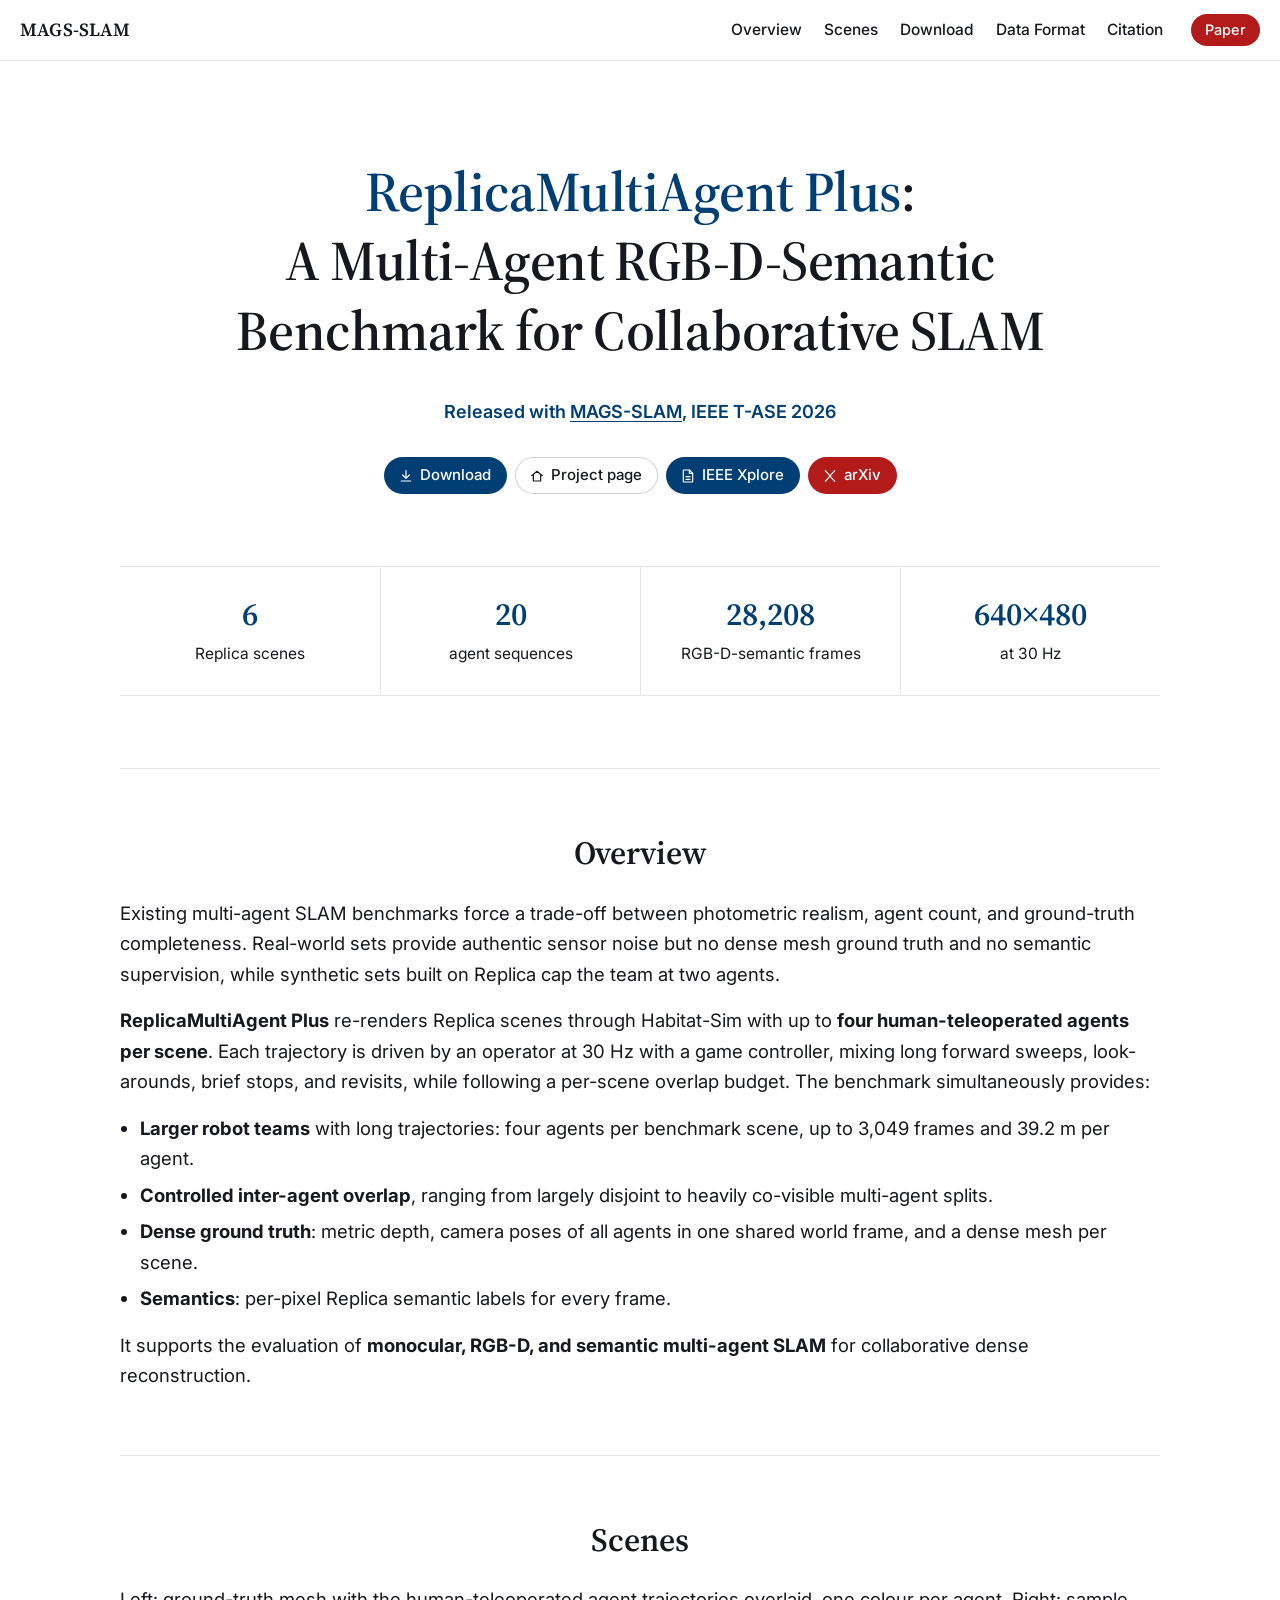
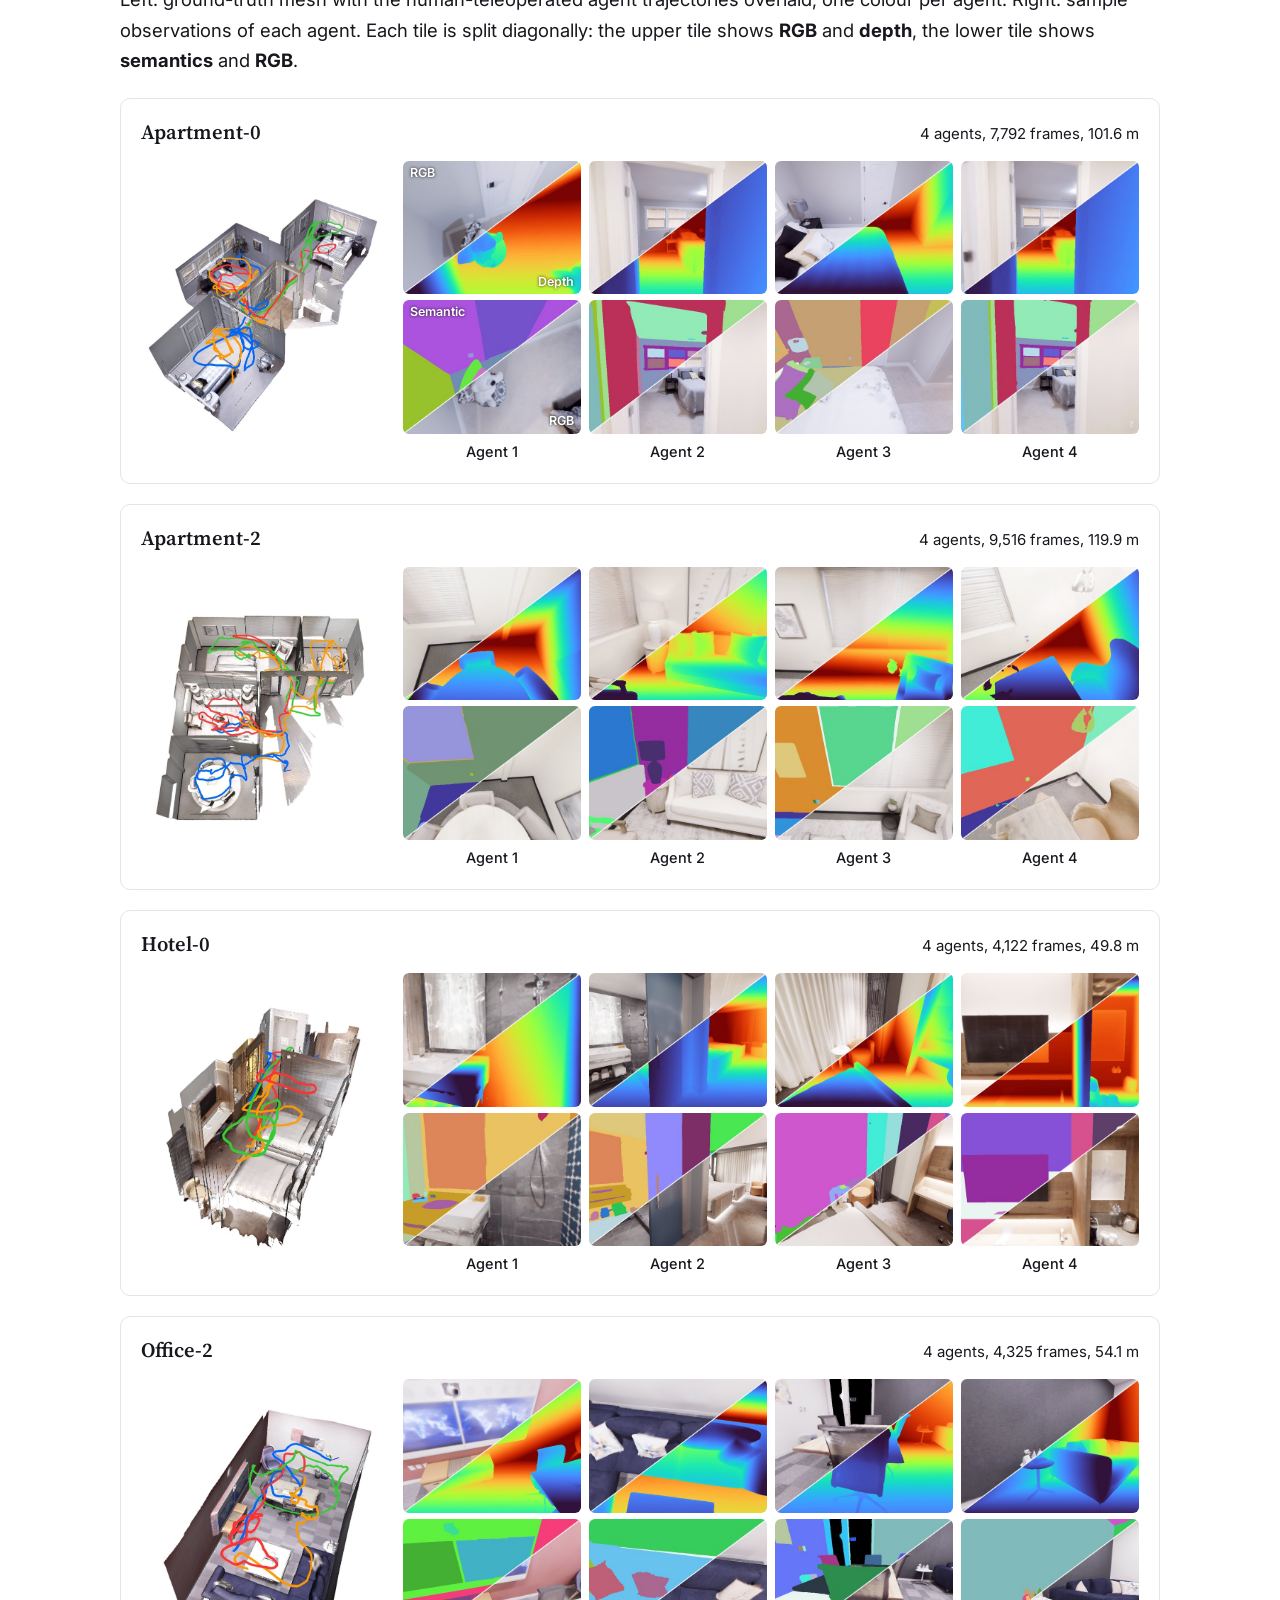
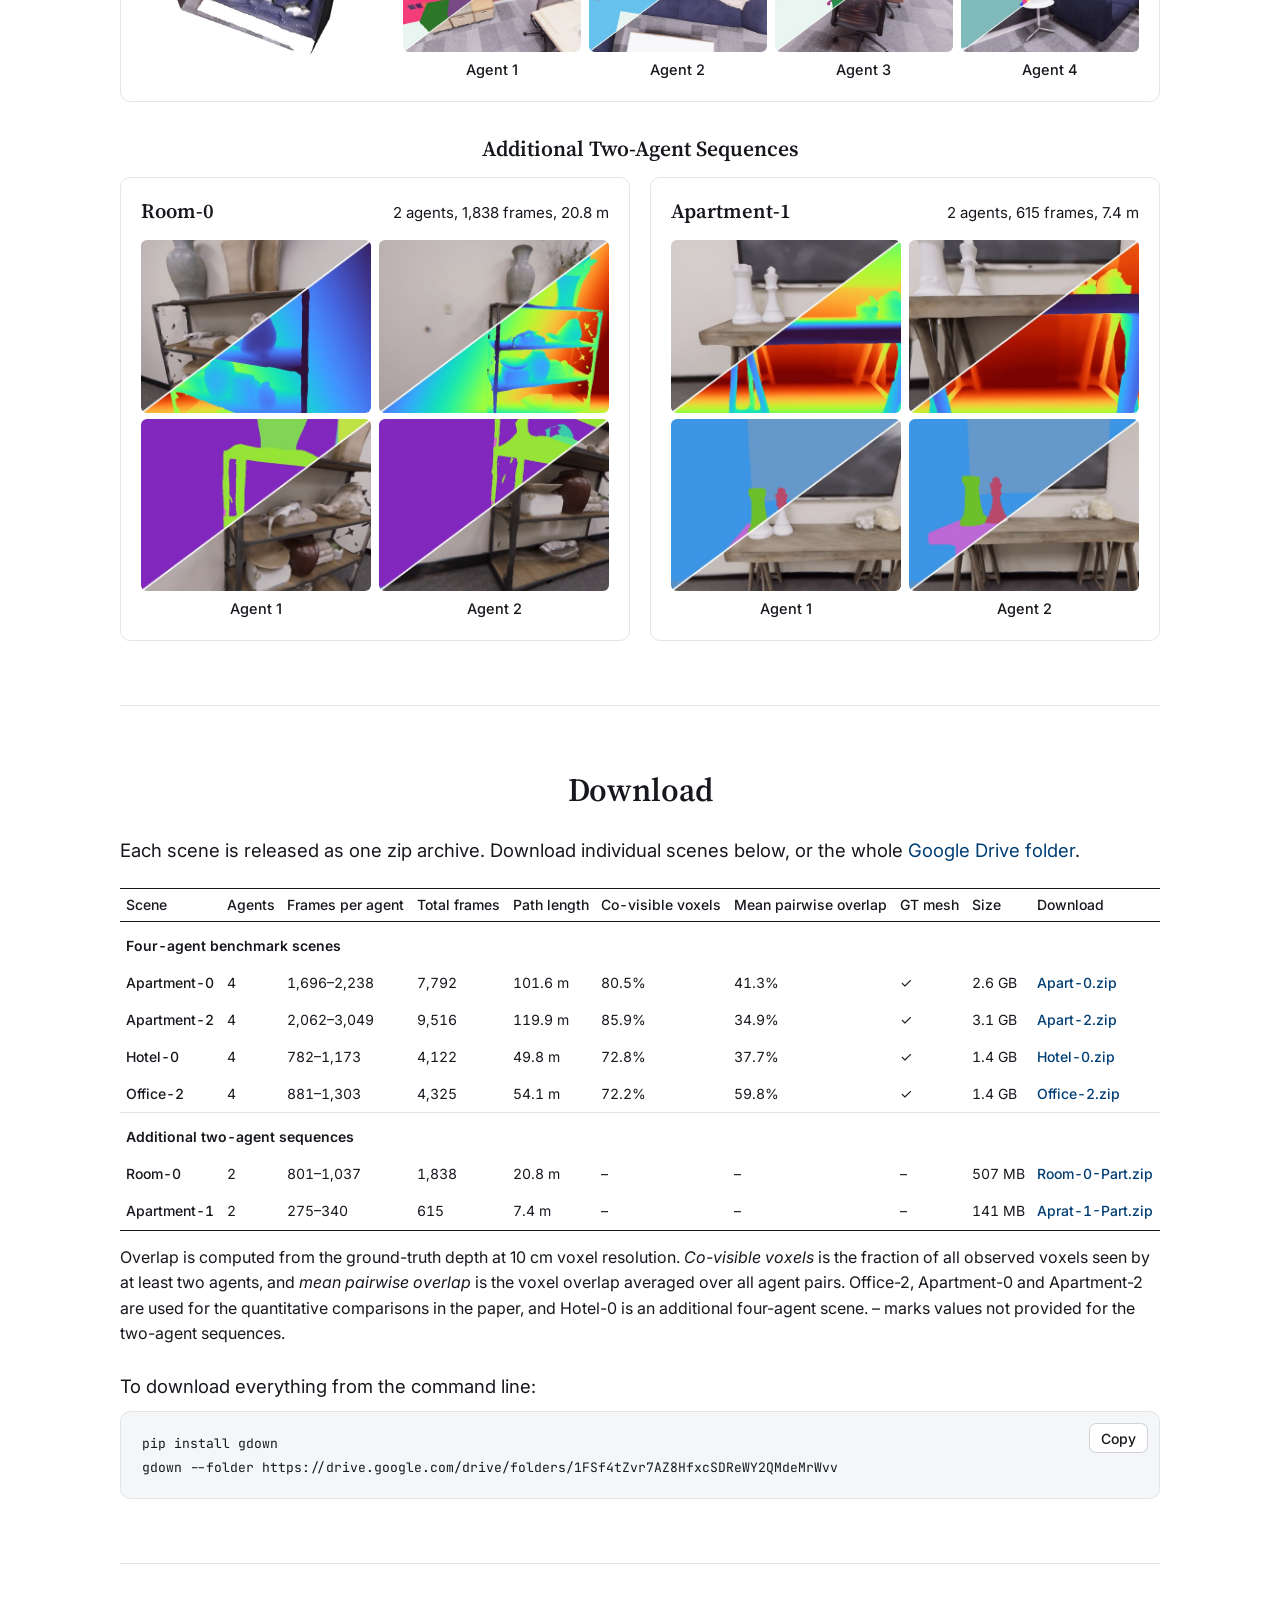
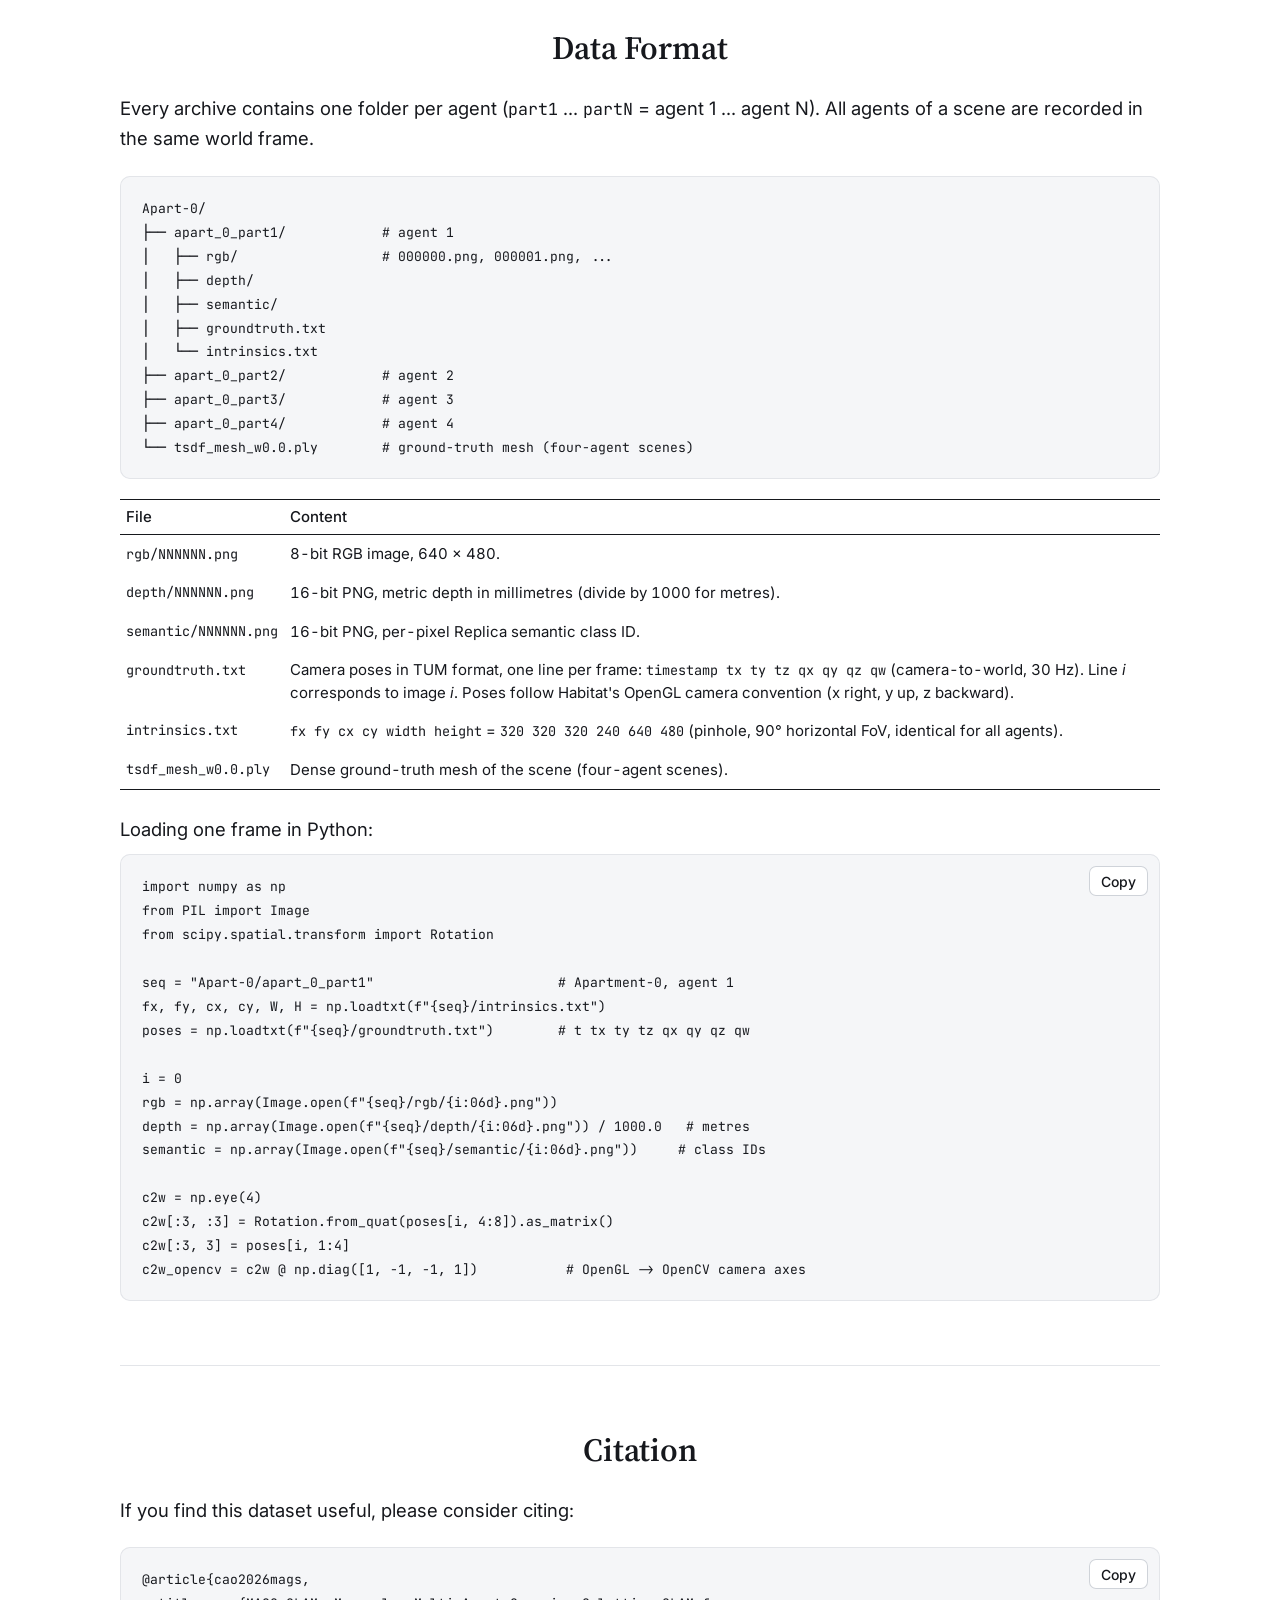
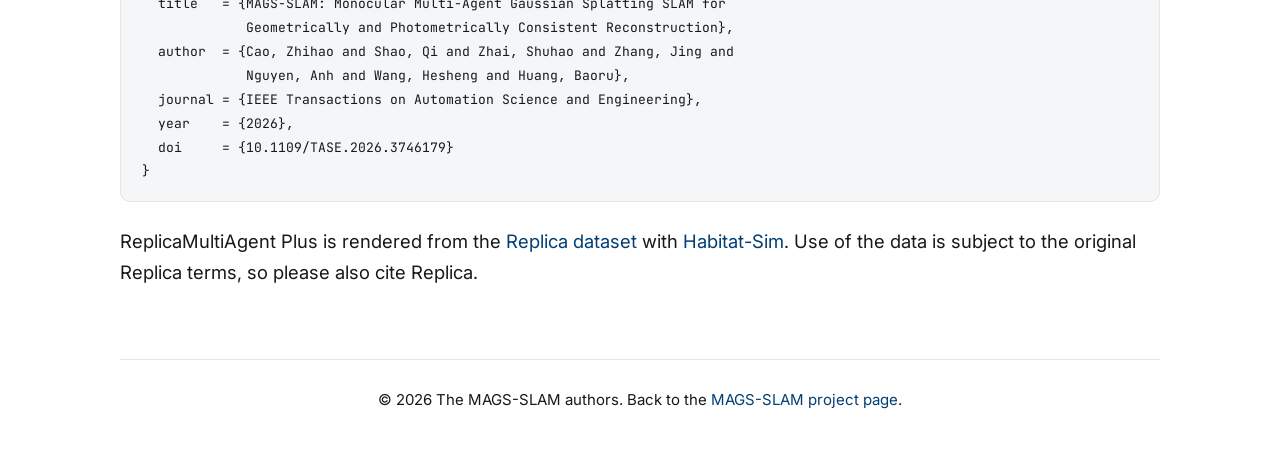
==== commit fd92f243: "Enlarge the title and author block" ====
--- a/dataset/index.html
+++ b/dataset/index.html
@@ -19,7 +19,7 @@
     <link rel="preconnect" href="https://fonts.googleapis.com">
     <link rel="preconnect" href="https://fonts.gstatic.com" crossorigin>
     <link href="https://fonts.googleapis.com/css2?family=Inter:wght@400;500;600&family=Source+Serif+4:opsz,wght@8..60,500;8..60,600&family=JetBrains+Mono:wght@400&display=swap" rel="stylesheet">
-    <link rel="stylesheet" href="../static/css/site.css?v=15">
+    <link rel="stylesheet" href="../static/css/site.css?v=17">
 </head>
 
 <body>
--- a/static/css/site.css
+++ b/static/css/site.css
@@ -83,23 +83,23 @@
 
 .title {
     margin: 0 auto;
-    max-width: 980px;
-    font: 600 clamp(30px, 4.4vw, 48px)/1.18 var(--serif);
+    max-width: none;
+    font: 600 clamp(32px, 5vw, 56px)/1.16 var(--serif);
     letter-spacing: -0.01em;
     text-wrap: balance;
 }
 
 .title-name { color: var(--accent); }
+.nowrap { white-space: nowrap; }
 
 .authors {
-    margin: 24px auto 0;
-    max-width: 860px;
-    font-size: 17.5px;
+    margin: 28px auto 0;
+    font-size: 20px;
     line-height: 1.75;
 }
 .authors a { color: var(--ink); font-weight: 500; white-space: nowrap; }
 .authors a:hover { color: var(--accent); }
-.authors sup { margin-left: 1px; margin-right: 10px; }
+.authors sup { margin-left: 1px; margin-right: 12px; }
 .authors sup:last-child { margin-right: 0; }
 
 .affiliations, .notes {
@@ -107,15 +107,15 @@
     flex-wrap: wrap;
     justify-content: center;
     gap: 2px 16px;
-    margin: 8px auto 0;
-    max-width: 780px;
-    font-size: 14.5px;
-}
-.notes { margin-top: 4px; font-size: 14px; }
+    margin: 10px auto 0;
+    max-width: 900px;
+    font-size: 16.5px;
+}
+.notes { margin-top: 6px; font-size: 15.5px; }
 
 .venue {
-    margin: 16px 0 0;
-    font-size: 16px;
+    margin: 18px 0 0;
+    font-size: 18px;
     font-weight: 600;
     color: var(--accent);
 }
@@ -493,8 +493,8 @@
 @media (max-width: 640px) {
     body { font-size: 16.5px; }
     .hero { padding-top: 40px; }
-    .authors { font-size: 16px; }
-    .affiliations { font-size: 14px; }
+    .authors { font-size: 17.5px; }
+    .affiliations { font-size: 15px; }
     .lead { font-size: 17px; }
     .block { padding-top: 48px; margin-top: 48px; }
     h2 { font-size: 26px; }
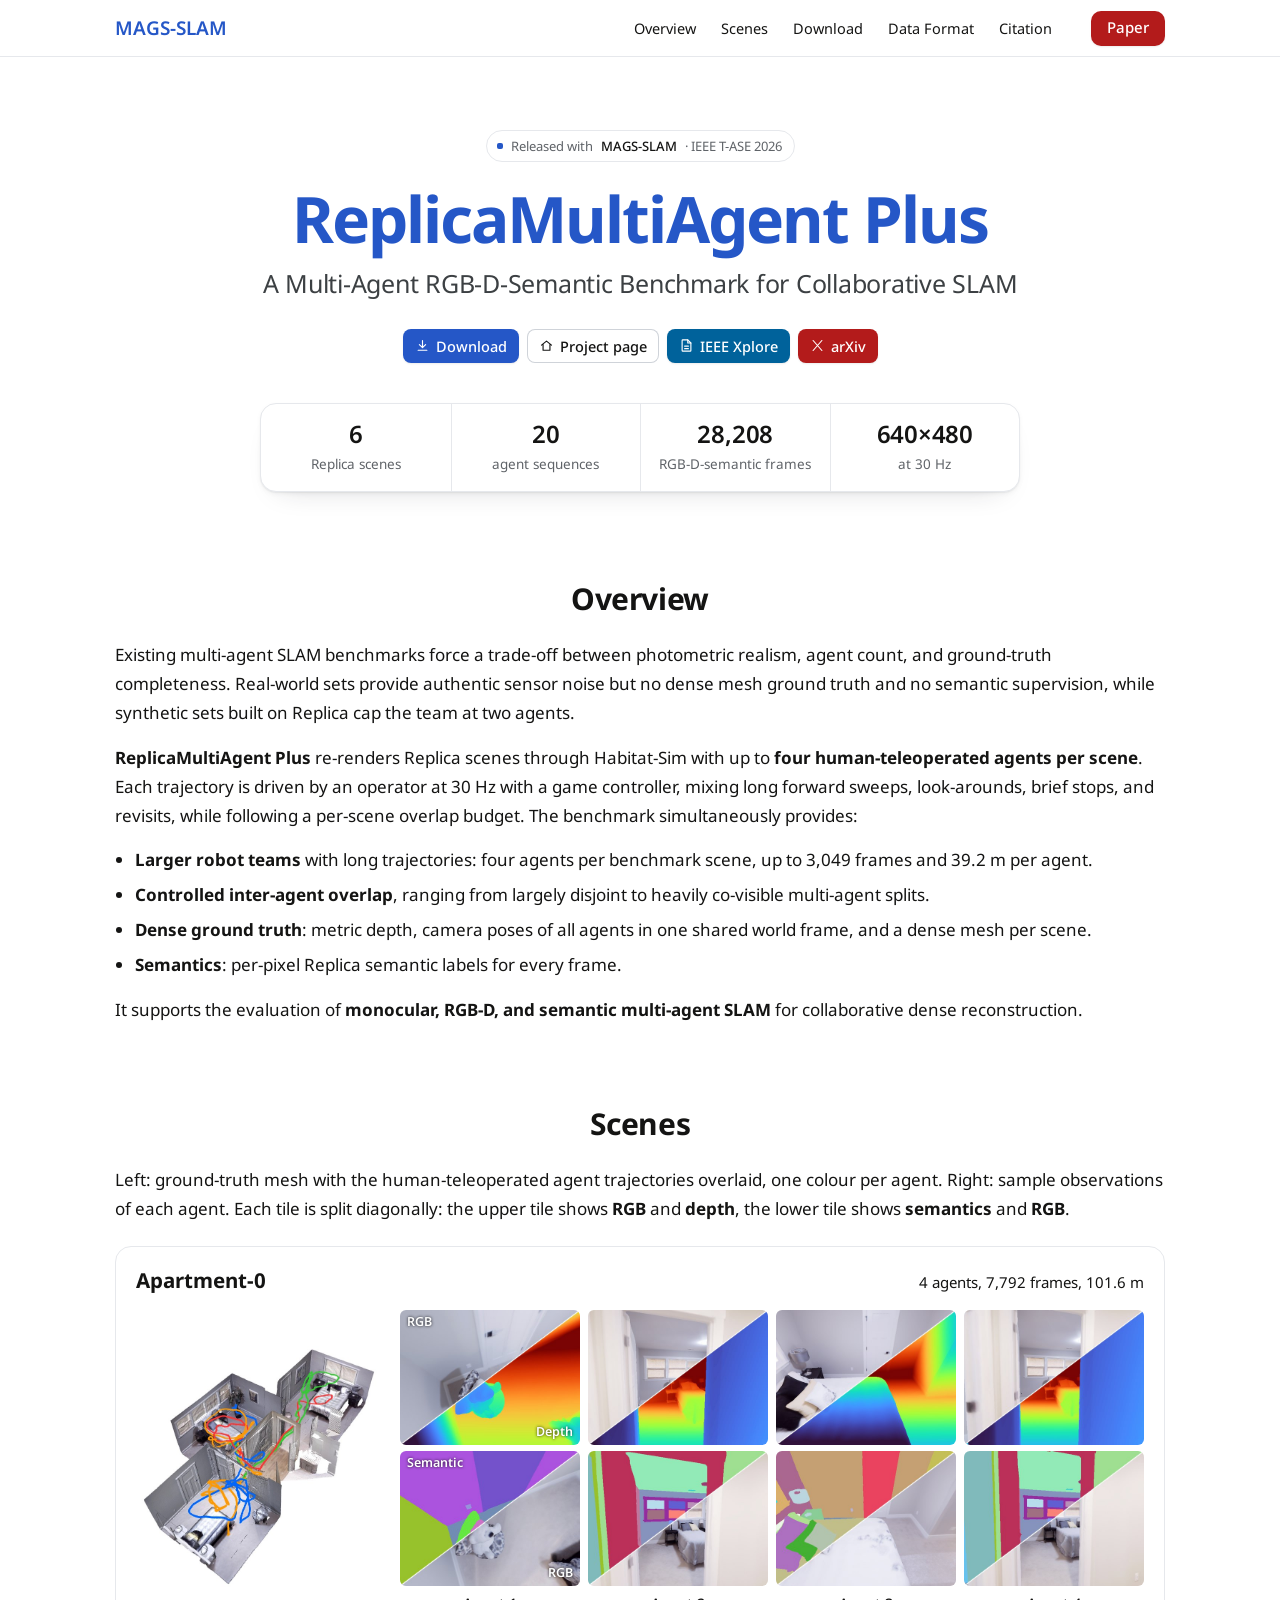
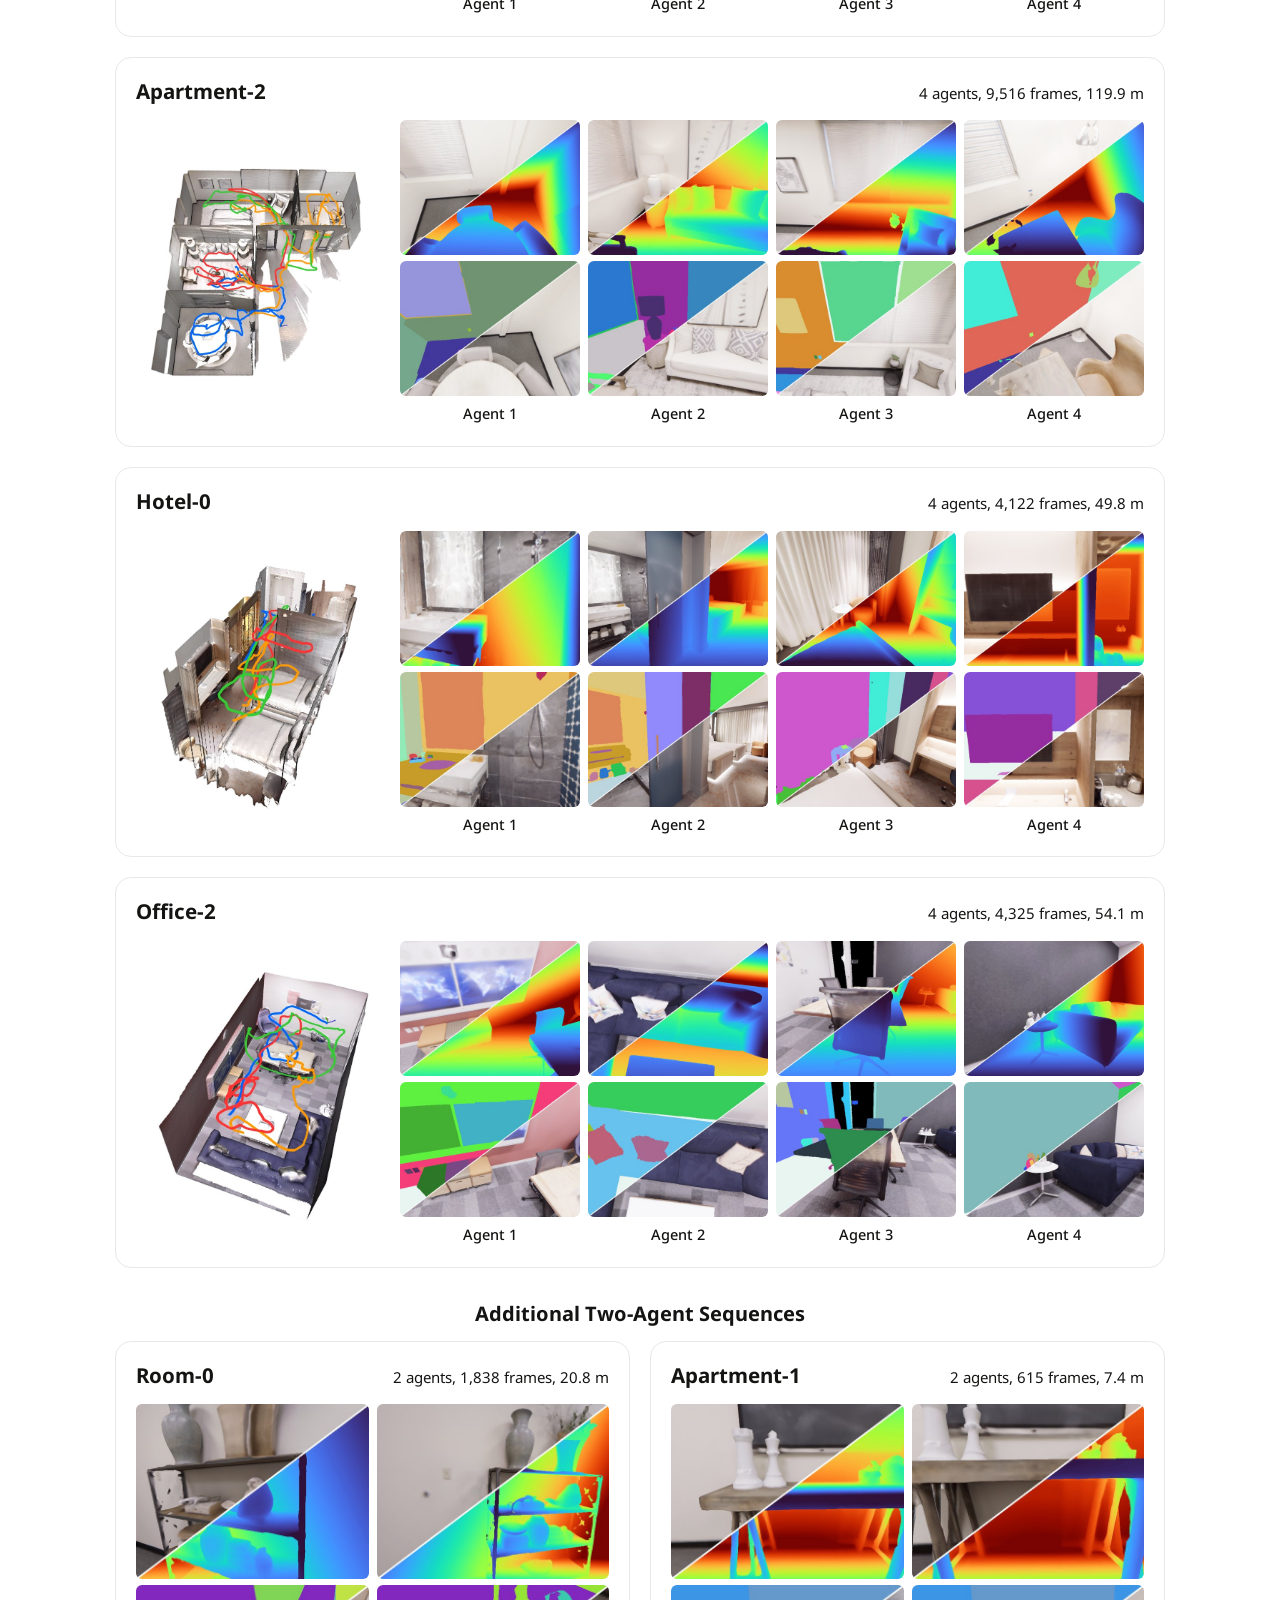
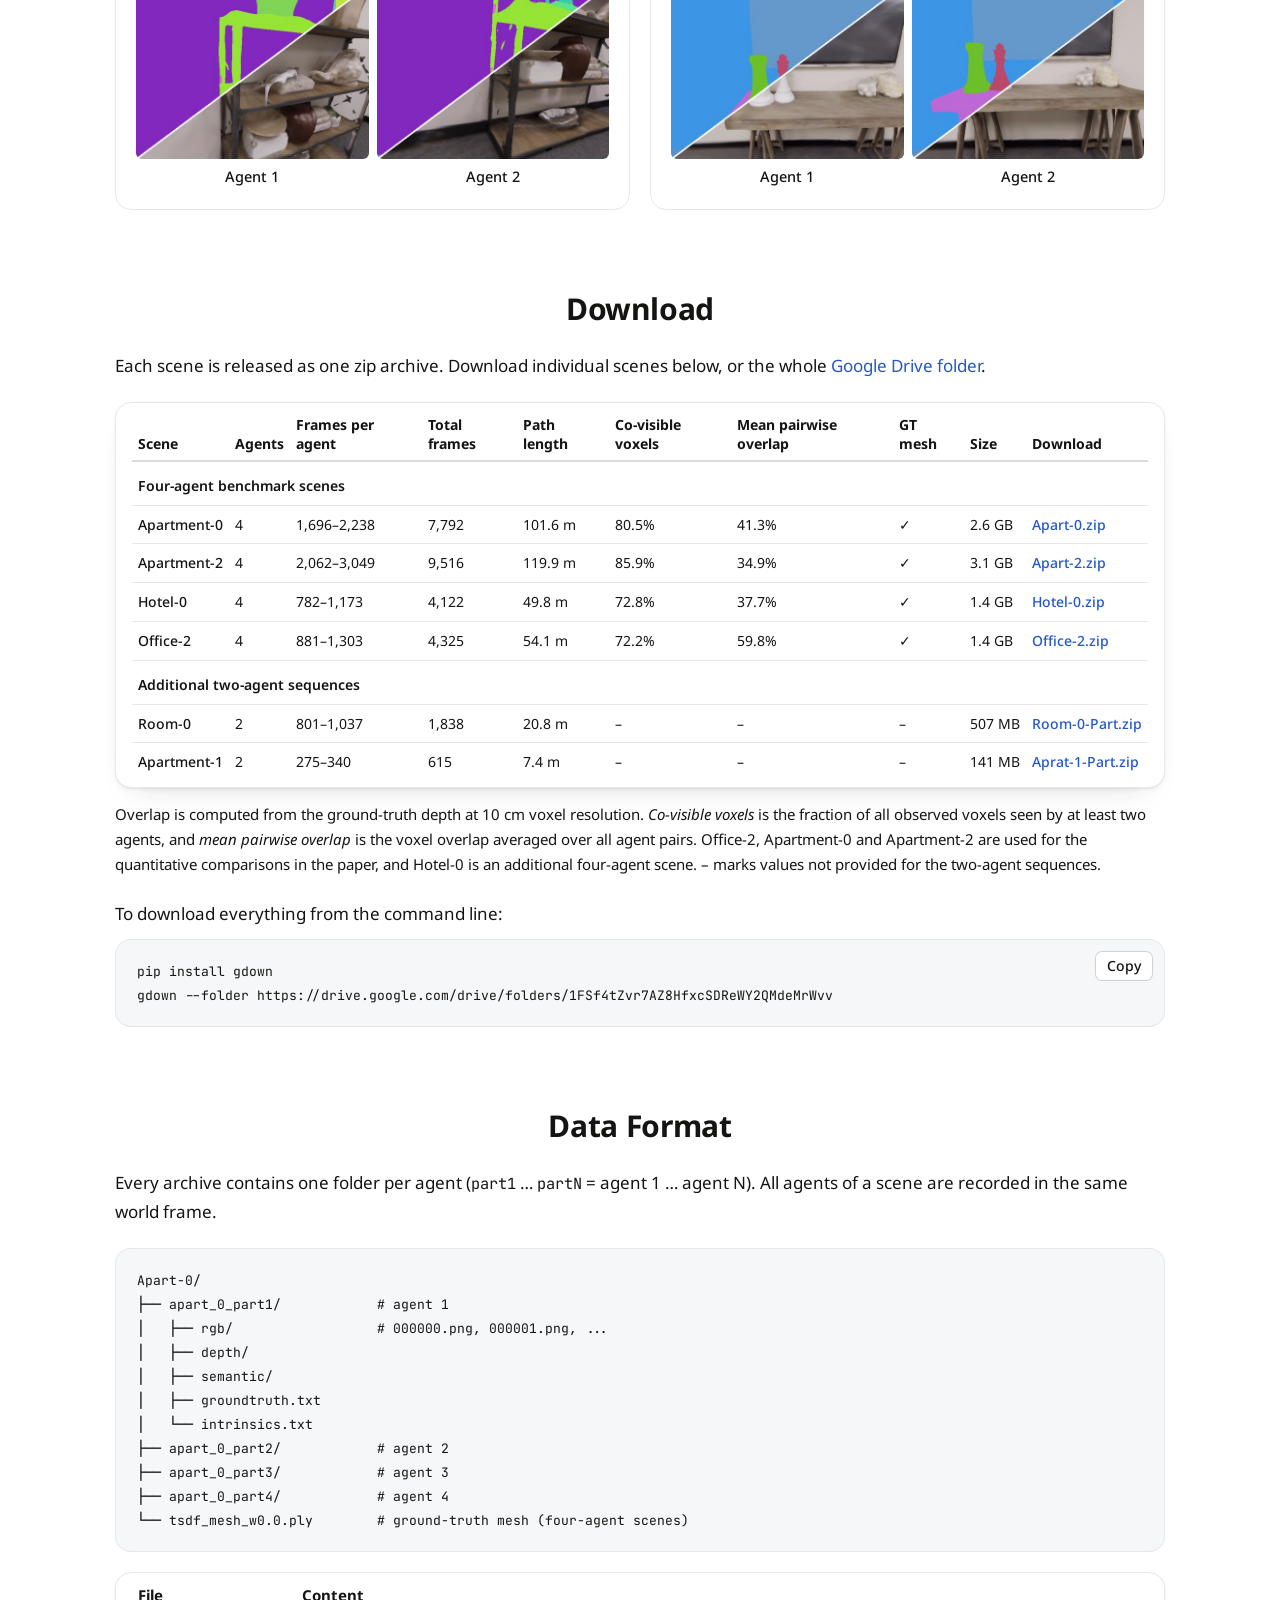
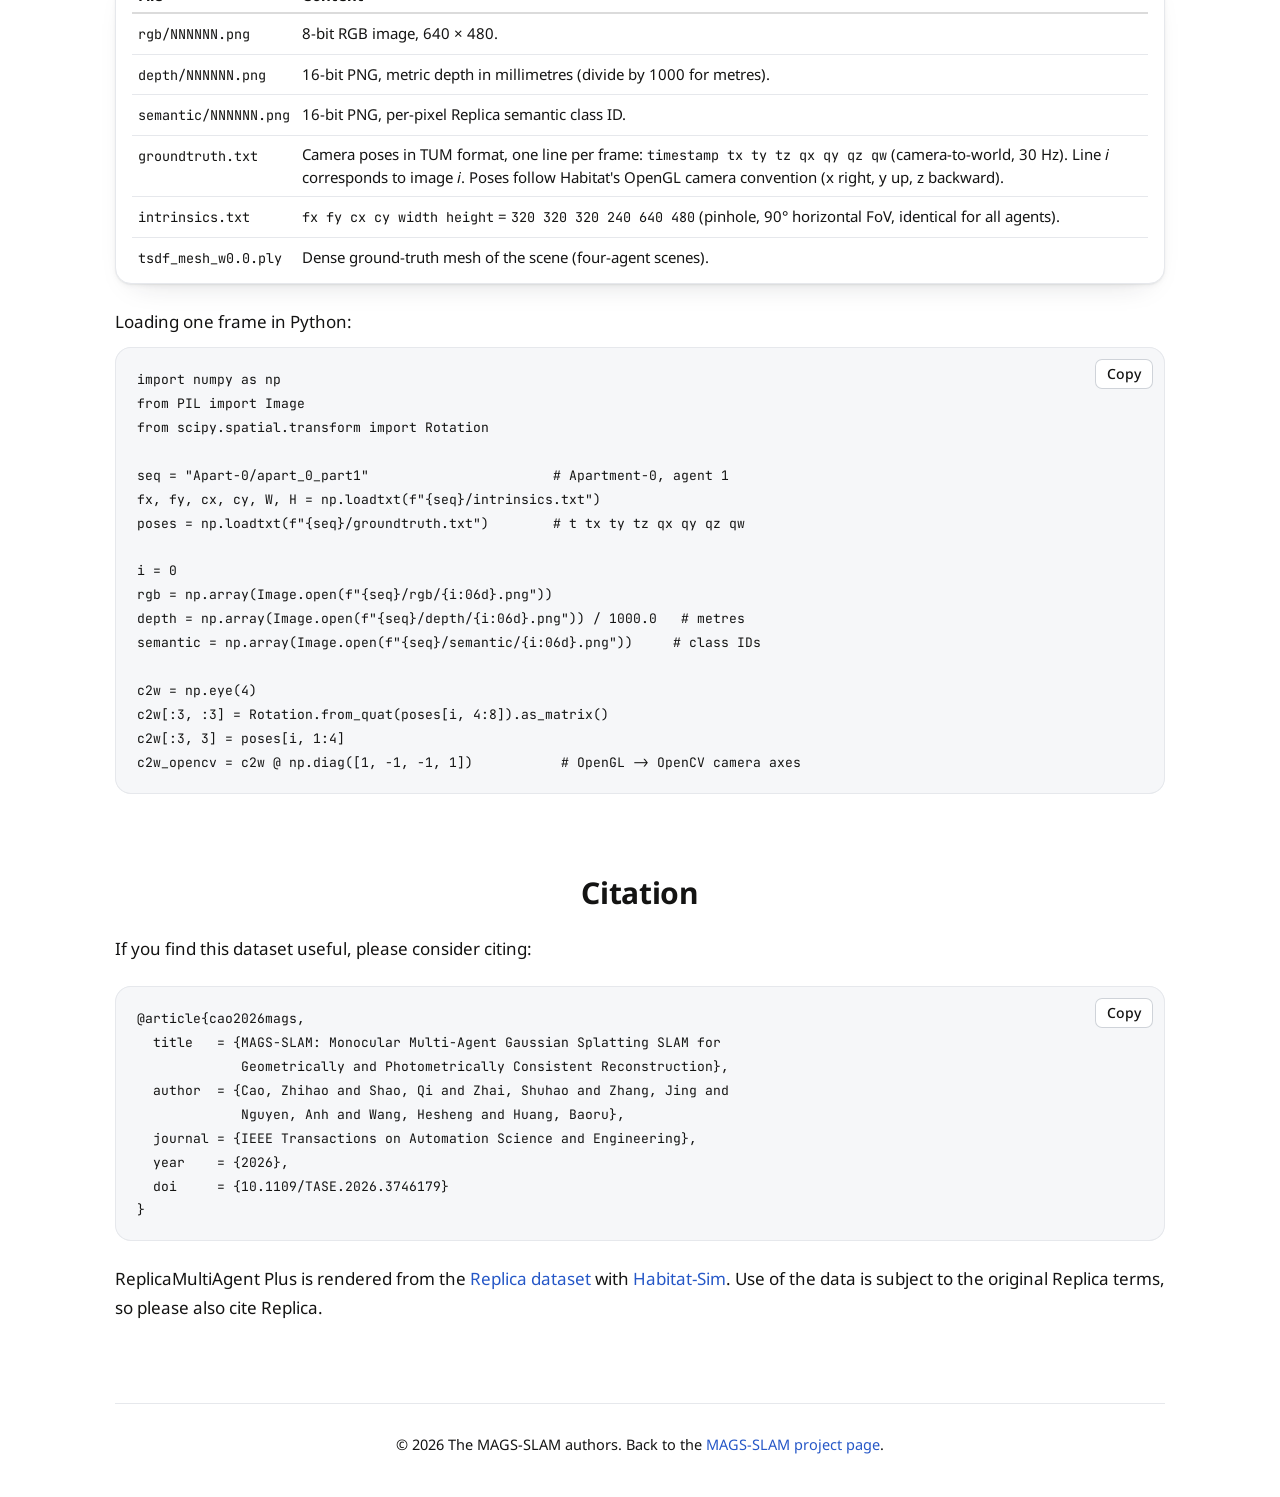
==== commit b2bca69b: "Restyle the project and dataset pages after the AmbiOverpass layout Google Sans and Noto Sans, numbe" ====
--- a/dataset/index.html
+++ b/dataset/index.html
@@ -18,8 +18,8 @@
 
     <link rel="preconnect" href="https://fonts.googleapis.com">
     <link rel="preconnect" href="https://fonts.gstatic.com" crossorigin>
-    <link href="https://fonts.googleapis.com/css2?family=Inter:wght@400;500;600&family=Source+Serif+4:opsz,wght@8..60,500;8..60,600&family=JetBrains+Mono:wght@400&display=swap" rel="stylesheet">
-    <link rel="stylesheet" href="../static/css/site.css?v=17">
+    <link href="https://fonts.googleapis.com/css2?family=Google+Sans:wght@400;500;600;700&family=Noto+Sans:wght@400;500;700&family=JetBrains+Mono:wght@400;500&display=swap" rel="stylesheet">
+    <link rel="stylesheet" href="../static/css/site.css?v=23">
 </head>
 
 <body>
@@ -39,8 +39,8 @@
 
     <main id="top">
         <section class="hero hero-dataset wrap">
-            <h1 class="title title-short"><span class="title-name">ReplicaMultiAgent Plus</span>: A&nbsp;Multi&#8209;Agent RGB&#8209;D&#8209;Semantic Benchmark for Collaborative SLAM</h1>
-            <p class="venue">Released with <a href="../">MAGS-SLAM</a>, IEEE T-ASE 2026</p>
+            <p class="eyebrow"><i></i>Released with <a href="../">MAGS-SLAM</a> &middot; IEEE T-ASE 2026</p>
+            <h1 class="title title-short"><span class="title-name">ReplicaMultiAgent Plus</span><span class="title-sub">A&nbsp;Multi&#8209;Agent RGB&#8209;D&#8209;Semantic Benchmark for Collaborative&nbsp;SLAM</span></h1>
 
             <div class="links">
                 <a class="btn btn-data" href="https://drive.google.com/drive/folders/1FSf4tZvr7AZ8HfxcSDReWY2QMdeMrWvv" target="_blank" rel="noopener">
--- a/static/css/site.css
+++ b/static/css/site.css
@@ -1,32 +1,33 @@
 /* site.css — MAGS-SLAM project page */
 
 :root {
-    --ink: #16181d;
-    --accent: #003e74;
-    --accent-ink: #002a50;
-    --accent-tint: #e8eef5;
-    --line: #e3e5e9;
-    --surface: #f5f6f8;
-    --stage: #f1f2f4;
+    --ink: #141413;
+    --accent: #2557c7;
+    --accent-ink: #1b449e;
+    --accent-tint: #eef3fd;
+    --line: #e6e8ec;
+    --surface: #f6f7f9;
+    --stage: #f6f7f9;
     --arxiv: #b31b1b;
-    --github: #24292f;
-    --ieee: #003e74;
-    --content: 1040px;
-    --serif: 'Source Serif 4', Georgia, 'Times New Roman', serif;
-    --sans: 'Inter', -apple-system, BlinkMacSystemFont, 'Segoe UI', Roboto, sans-serif;
+    --github: #2e3136;
+    --ieee: #00629b;
+    --content: 1050px;
+    --serif: 'Google Sans', 'Noto Sans', -apple-system, BlinkMacSystemFont, 'Segoe UI', sans-serif;
+    --sans: 'Noto Sans', -apple-system, BlinkMacSystemFont, 'Segoe UI', sans-serif;
     --mono: 'JetBrains Mono', ui-monospace, SFMono-Regular, Menlo, monospace;
-    --radius: 10px;
+    --radius: 16px;
+    --sheet-shadow: 0 1px 1px rgba(30, 34, 42, 0.05), 0 2px 6px -2px rgba(30, 34, 42, 0.08), 0 14px 30px -20px rgba(30, 34, 42, 0.22);
 }
 
 *, *::before, *::after { box-sizing: border-box; }
 
-html { scroll-behavior: smooth; scroll-padding-top: 76px; -webkit-text-size-adjust: 100%; }
+html { scroll-behavior: smooth; scroll-padding-top: 72px; -webkit-text-size-adjust: 100%; }
 
 body {
     margin: 0;
     background: #fff;
     color: var(--ink);
-    font: 400 18.5px/1.65 var(--sans);
+    font: 400 17px/1.7 var(--sans);
     -webkit-font-smoothing: antialiased;
     text-rendering: optimizeLegibility;
 }
@@ -45,37 +46,31 @@
     position: sticky;
     top: 0;
     z-index: 20;
-    background: rgba(255, 255, 255, 0.96);
+    background: rgba(255, 255, 255, 0.88);
+    -webkit-backdrop-filter: saturate(160%) blur(14px);
+    backdrop-filter: saturate(160%) blur(14px);
     border-bottom: 1px solid var(--line);
 }
+/* On the main page the bar slides in once the title block has scrolled away. */
+.nav.nav-auto { position: fixed; left: 0; right: 0; transform: translateY(-100%); transition: transform 0.3s ease; }
+.nav.nav-auto.show { transform: none; }
 
 .nav-inner {
     display: flex;
     align-items: center;
     gap: 28px;
-    height: 60px;
-    width: min(1240px, 100% - 32px);
+    height: 56px;
+    width: min(var(--content), 100% - 32px);
     margin-inline: auto;
 }
 
-.nav-brand { font: 600 18.5px/1 var(--serif); color: var(--ink); letter-spacing: 0.01em; }
-.nav-brand:hover { color: var(--ink); }
-
-.nav-links { display: flex; gap: 22px; margin-left: auto; }
-.nav-links a { position: relative; color: var(--ink); font-size: 15.5px; font-weight: 500; padding: 4px 0; }
-.nav-links a:hover { color: var(--accent); }
-.nav-links a.is-on { color: var(--accent); }
-.nav-links a.is-on::after {
-    content: '';
-    position: absolute;
-    left: 50%;
-    bottom: -2px;
-    width: 14px;
-    height: 2px;
-    margin-left: -7px;
-    border-radius: 1px;
-    background: var(--accent);
-}
+.nav-brand { font: 600 19px/1 var(--serif); color: var(--accent); }
+.nav-brand:hover { color: var(--accent-ink); }
+
+.nav-links { display: flex; gap: 3px; margin-left: auto; }
+.nav-links a { color: var(--ink); font-size: 14.5px; padding: 5px 11px; border-radius: 999px; white-space: nowrap; transition: background 0.2s ease; }
+.nav-links a:hover { color: var(--ink); background: var(--accent-tint); }
+.nav-links a.is-on { background: var(--accent-tint); color: var(--accent-ink); font-weight: 700; }
 
 /* Hero */
 
@@ -84,22 +79,28 @@
 .title {
     margin: 0 auto;
     max-width: none;
-    font: 600 clamp(32px, 5vw, 56px)/1.16 var(--serif);
-    letter-spacing: -0.01em;
+    font: 500 clamp(26px, 3.4vw, 40px)/1.2 var(--serif);
+    letter-spacing: -0.02em;
     text-wrap: balance;
 }
 
-.title-name { color: var(--accent); }
+.title-name { color: var(--accent); font-weight: 700; }
 .nowrap { white-space: nowrap; }
+/* On wide screens the title sets in three fixed lines. */
+.title-br { display: none; }
+@media (min-width: 1000px) {
+    .title-lines { text-wrap: nowrap; }
+    .title-br { display: inline; }
+}
 
 .authors {
-    margin: 28px auto 0;
-    font-size: 20px;
+    margin: 30px auto 0;
+    font-size: 19px;
     line-height: 1.75;
 }
 .authors a { color: var(--ink); font-weight: 500; white-space: nowrap; }
 .authors a:hover { color: var(--accent); }
-.authors sup { margin-left: 1px; margin-right: 12px; }
+.authors sup { margin-left: 1px; margin-right: 12px; font-size: 0.62em; }
 .authors sup:last-child { margin-right: 0; }
 
 .affiliations, .notes {
@@ -109,80 +110,94 @@
     gap: 2px 16px;
     margin: 10px auto 0;
     max-width: 900px;
-    font-size: 16.5px;
-}
-.notes { margin-top: 6px; font-size: 15.5px; }
+    font-size: 15px;
+}
+.notes { margin-top: 4px; font-size: 14.5px; }
 
 .venue {
-    margin: 18px 0 0;
-    font-size: 18px;
-    font-weight: 600;
-    color: var(--accent);
+    margin: 16px 0 0;
+    font: 600 18.5px/1.4 var(--serif);
+    color: var(--ink);
 }
 
 /* Buttons */
 
-.links { display: flex; flex-wrap: wrap; justify-content: center; gap: 8px; margin-top: 16px; }
+.links { display: flex; flex-wrap: wrap; justify-content: center; gap: 9px; margin-top: 26px; }
 .links-center { margin-top: 24px; }
 
 .btn {
+    --glow: rgba(0, 0, 0, 0.4);
     display: inline-flex;
     align-items: center;
-    gap: 6px;
-    height: 37px;
-    padding: 0 16px 0 14px;
-    border-radius: 999px;
-    font-size: 15px;
+    gap: 0.5em;
+    height: 42px;
+    padding: 0 15px;
+    border-radius: 10px;
+    font-size: 17px;
     font-weight: 500;
+    white-space: nowrap;
     color: #fff;
     background: var(--github);
-    transition: filter 0.15s ease;
-}
-.btn:hover { color: #fff; filter: brightness(1.12); }
-.btn svg { width: 16px; height: 16px; fill: none; stroke: currentColor; stroke-width: 1.8; stroke-linecap: round; stroke-linejoin: round; }
+    box-shadow: 0 1px 2px rgba(0, 0, 0, 0.08);
+    transition: transform 0.2s ease, box-shadow 0.2s ease, filter 0.2s ease;
+}
+.btn:hover { color: #fff; filter: brightness(0.9); transform: translateY(-2px); box-shadow: 0 12px 22px -10px var(--glow), 0 2px 4px rgba(0, 0, 0, 0.06); }
+.btn:active { transform: translateY(0) scale(0.97); }
+.btn svg { width: 18px; height: 18px; flex: none; fill: none; stroke: currentColor; stroke-width: 1.8; stroke-linecap: round; stroke-linejoin: round; }
 .btn svg.fill { fill: currentColor; stroke: none; }
-.btn-sm { height: 32px; padding: 0 14px; font-size: 14.5px; }
-.btn-ieee { background: var(--ieee); }
-.btn-arxiv { background: var(--arxiv); }
-.btn-github { background: var(--github); }
-.btn-data { background: var(--accent); }
+.btn-sm { height: 35px; padding: 0 16px; font-size: 15px; }
+.btn-ieee { --glow: rgba(0, 98, 155, 0.5); background: var(--ieee); }
+.btn-arxiv { --glow: rgba(179, 27, 27, 0.45); background: var(--arxiv); }
+.btn-github { --glow: rgba(46, 49, 54, 0.5); background: var(--github); }
+.btn-data { --glow: rgba(37, 87, 199, 0.5); background: var(--accent); }
 .btn-outline { background: #fff; color: var(--ink); box-shadow: inset 0 0 0 1px #cfd3d9; }
-.btn-outline:hover { color: var(--ink); filter: none; box-shadow: inset 0 0 0 1px var(--ink); }
+.btn-outline:hover { color: var(--ink); filter: none; box-shadow: inset 0 0 0 1px var(--ink), 0 12px 22px -12px rgba(0, 0, 0, 0.25); }
 
 /* Teaser */
 
-.teaser { padding-top: 30px; }
+.teaser { padding-top: 40px; }
 
 .lead {
     margin: 0 auto 22px;
     text-align: center;
-    font: 500 18.5px/1.5 var(--serif);
+    font: 400 18px/1.55 var(--serif);
     text-wrap: balance;
 }
-.lead strong { color: var(--accent); font-weight: 600; }
-
-.media { display: block; overflow: hidden; border-radius: var(--radius); background: var(--stage); }
+.lead strong { color: var(--accent); font-weight: 700; }
+
+.media { display: block; overflow: hidden; border: 1px solid var(--line); border-radius: var(--radius); background: var(--stage); box-shadow: var(--sheet-shadow); }
 .media video, .media img { width: 100%; height: auto; }
 
 figure { margin: 0; }
-figcaption { margin-top: 14px; font-size: 16px; line-height: 1.6; text-align: left; }
+figcaption { margin-top: 14px; font-size: 15px; line-height: 1.65; text-align: left; }
+.fig-no { font-weight: 700; }
 figcaption p { margin: 0 0 8px; }
 
 /* Sections */
 
-.block { padding: 64px 0 0; margin-top: 64px; border-top: 1px solid var(--line); }
-.teaser + .block { margin-top: 56px; }
+.block { padding: 80px 0 0; }
+main { counter-reset: sec; }
+.block.num > h2::before {
+    counter-increment: sec;
+    content: counter(sec, decimal-leading-zero);
+    display: inline-block;
+    margin-right: 0.7rem;
+    font: 500 0.62em/1 var(--mono);
+    letter-spacing: 0.04em;
+    color: var(--accent);
+    vertical-align: 0.3em;
+}
 
 h2 {
     margin: 0 0 24px;
     text-align: center;
-    font: 600 32.5px/1.25 var(--serif);
-    letter-spacing: -0.005em;
+    font: 700 30px/1.25 var(--serif);
+    letter-spacing: -0.012em;
 }
 
 h3 {
-    margin: 44px 0 14px;
-    font: 600 21.5px/1.35 var(--serif);
+    margin: 48px 0 14px;
+    font: 700 20px/1.35 var(--serif);
 }
 h2 + h3 { margin-top: 0; }
 
@@ -195,7 +210,19 @@
 .stages { margin: 0; padding-left: 20px; }
 .stages li { margin-bottom: 6px; padding-left: 2px; }
 
-.zoomable { cursor: zoom-in; background: #fff; }
+.zoomable { cursor: zoom-in; background: #fff; padding: 16px; }
+
+/* Abstract card */
+
+.sheet { padding: 20px 24px; border: 1px solid var(--line); border-radius: var(--radius); background: #fff; box-shadow: var(--sheet-shadow); }
+.abs-points { margin: 0; padding: 0; list-style: none; display: grid; gap: 10px; }
+.abs-points li { position: relative; padding-left: 21px; line-height: 1.65; }
+.abs-points li::before { content: ''; position: absolute; left: 3px; top: 0.66em; width: 6px; height: 6px; border-radius: 2px; background: var(--accent); }
+details.abs summary { margin-top: 14px; cursor: pointer; list-style: none; font-size: 15px; font-weight: 500; color: var(--accent); }
+details.abs summary::-webkit-details-marker { display: none; }
+details.abs summary::before { content: '+ '; font-family: var(--mono); }
+details.abs[open] summary::before { content: '\2212  '; }
+details.abs p { margin: 12px 0 0; font-size: 16px; line-height: 1.75; color: #33332f; }
 
 /* Segmented controls and chips */
 
@@ -225,10 +252,13 @@
 .seg button.is-on { background: #fff; box-shadow: 0 1px 2px rgba(16, 24, 40, 0.12); }
 .seg button:disabled { opacity: 0.45; cursor: progress; }
 .seg button i { width: 9px; height: 9px; border-radius: 50%; display: inline-block; }
-.seg-center { display: flex; width: max-content; margin: 0 auto 18px; }
+.seg-center { display: flex; width: max-content; max-width: 100%; margin: 0 auto 18px; padding: 0; gap: 10px; background: none; }
+.seg-center button { height: auto; padding: 8px 18px; border: 1px solid var(--line); border-radius: 8px; background: #fff; font-size: 16px; font-weight: 400; transition: all 0.2s ease; }
+.seg-center button:hover { background: #fff; border-color: #4a78da; color: var(--accent); }
+.seg-center button.is-on { border-color: rgba(37, 87, 199, 0.4); background: var(--accent-tint); color: var(--accent-ink); font-weight: 500; box-shadow: none; }
 
 .chip { background: #e9ebee; height: 38px; border-radius: 8px; }
-.chip.is-on { background: var(--accent-tint); color: var(--accent-ink); box-shadow: inset 0 0 0 1px #b7c6d8; }
+.chip.is-on { background: var(--accent-tint); color: var(--accent-ink); box-shadow: inset 0 0 0 1px rgba(37, 87, 199, 0.4); }
 
 .icon-btn {
     display: inline-grid;
@@ -254,6 +284,7 @@
     border-radius: var(--radius);
     overflow: hidden;
     background: #fff;
+    box-shadow: var(--sheet-shadow);
 }
 
 .viewer {
@@ -323,7 +354,7 @@
     pointer-events: none;
 }
 .viewer-loading.is-on { opacity: 1; }
-.viewer-progress { height: 100%; background: rgba(0, 62, 116, 0.15); }
+.viewer-progress { height: 100%; background: rgba(37, 87, 199, 0.15); }
 .viewer-progress span { display: block; height: 100%; width: 4%; background: var(--accent); transition: width 0.2s ease; }
 
 .viewer-error {
@@ -367,17 +398,25 @@
     box-shadow: 0 0 0 1px var(--line);
     transition: box-shadow 0.15s ease;
 }
-.thumb:hover img { box-shadow: 0 0 0 2px #b7c6d8; }
+.thumb:hover img { box-shadow: 0 0 0 2px rgba(37, 87, 199, 0.35); }
 .thumb.is-on img { box-shadow: 0 0 0 2px var(--accent); }
 .thumb.is-on span { color: var(--accent); font-weight: 600; }
 
-.gallery .stage { aspect-ratio: 16 / 9; background: #fff; box-shadow: 0 0 0 1px var(--line); }
+.gallery .stage { aspect-ratio: 16 / 9; background: #fff; }
 .gallery .stage video { width: 100%; height: 100%; object-fit: contain; }
 
 /* Tables */
 
 .table-figure { margin-top: 4px; }
-.table-scroll { overflow-x: auto; -webkit-overflow-scrolling: touch; }
+.table-scroll {
+    overflow-x: auto;
+    -webkit-overflow-scrolling: touch;
+    padding: 6px 16px;
+    border: 1px solid var(--line);
+    border-radius: var(--radius);
+    background: #fff;
+    box-shadow: var(--sheet-shadow);
+}
 
 table {
     width: 100%;
@@ -385,17 +424,15 @@
     font-size: 14.5px;
     font-variant-numeric: tabular-nums;
     white-space: nowrap;
-    border-top: 1.5px solid var(--ink);
-    border-bottom: 1.5px solid var(--ink);
-}
-th, td { padding: 7px 8px; text-align: center; }
-thead th { font-weight: 600; }
-thead tr:first-child th[colspan] { border-bottom: 1px solid var(--line); }
-thead tr:last-child th { border-bottom: 1px solid var(--ink); font-weight: 500; }
+}
+th, td { padding: 9px 8px; text-align: center; border-bottom: 1px solid var(--line); }
+thead th { font-family: var(--serif); font-weight: 700; }
+thead tr:last-child th { border-bottom: 2px solid #dbdbdb; }
+tbody tr:last-child > * { border-bottom: 0; }
 tbody th { text-align: left; font-weight: 500; padding-left: 4px; }
-tbody tr.group-start > *, tbody tr.ours > * { border-top: 1px solid var(--line); }
-tbody tr.ours { background: var(--accent-tint); }
-tbody tr.ours th { font-weight: 600; }
+tbody tr.group-start > * { border-top: 2px solid #dbdbdb; }
+tbody tr.ours > * { background: var(--accent-tint); }
+tbody tr.ours th { font-weight: 700; color: var(--accent); }
 td.best { font-weight: 700; }
 td.second, .u { text-decoration: underline; text-underline-offset: 3px; }
 
@@ -409,6 +446,7 @@
     border-radius: var(--radius);
     background: var(--surface);
     box-shadow: inset 0 0 0 1px var(--line);
+    text-align: left;
     font: 14.5px/1.65 var(--mono);
 }
 .copy {
@@ -427,28 +465,49 @@
 }
 .copy:hover { box-shadow: inset 0 0 0 1px var(--ink); }
 
-.footer { margin-top: 72px; padding: 28px 0 40px; border-top: 1px solid var(--line); font-size: 15px; text-align: center; }
+.footer { margin-top: 80px; padding: 28px 0 40px; border-top: 1px solid var(--line); font-size: 14.5px; text-align: center; }
 .footer p { margin: 0; }
 
 /* Dataset page */
 
-.hero-dataset { padding-top: 96px; }
-.title-short { max-width: 960px; line-height: 1.24; }
-.title-short + .venue { margin-top: 32px; }
-.hero-dataset .links { margin-top: 30px; }
+.hero-dataset { padding-top: 72px; }
+.eyebrow {
+    display: inline-flex;
+    align-items: center;
+    gap: 8px;
+    margin: 0 0 22px;
+    padding: 4px 12px 4px 10px;
+    border: 1px solid var(--line);
+    border-radius: 999px;
+    background: #fff;
+    font-size: 13px;
+    color: #5f6368;
+}
+.eyebrow i { width: 6px; height: 6px; border-radius: 2px; background: var(--accent); }
+.eyebrow a { color: var(--ink); font-weight: 500; }
+.eyebrow a:hover { color: var(--accent); }
+.hero-dataset .title-short { max-width: 1000px; }
+.hero-dataset .title-name { display: block; font-size: clamp(36px, 5.6vw, 64px); line-height: 1.08; letter-spacing: -0.03em; }
+.title-sub { display: block; margin-top: 14px; font-size: clamp(18px, 2.1vw, 25px); font-weight: 400; line-height: 1.35; letter-spacing: -0.01em; color: #3c4043; }
+.hero-dataset .links { gap: 8px; margin-top: 28px; }
+.hero-dataset .links .btn { height: 34px; padding: 0 12px; gap: 6px; font-size: 14.5px; border-radius: 8px; }
+.hero-dataset .links .btn svg { width: 15px; height: 15px; }
 .venue a { color: inherit; text-decoration: underline; text-underline-offset: 3px; text-decoration-thickness: 1px; }
 
 .stats {
     display: grid;
     grid-template-columns: repeat(4, 1fr);
-    margin: 72px 0 0;
-    border-top: 1px solid var(--line);
-    border-bottom: 1px solid var(--line);
-}
-.stats div { padding: 28px 12px; }
+    max-width: 760px;
+    margin: 40px auto 0;
+    border: 1px solid var(--line);
+    border-radius: var(--radius);
+    background: #fff;
+    box-shadow: var(--sheet-shadow);
+}
+.stats div { padding: 16px 12px 15px; }
 .stats div + div { border-left: 1px solid var(--line); }
-.stats dt { font: 600 32px/1.2 var(--serif); color: var(--accent); }
-.stats dd { margin: 8px 0 0; font-size: 15.5px; white-space: nowrap; }
+.stats dt { font: 600 24px/1.2 var(--serif); letter-spacing: -0.01em; font-variant-numeric: tabular-nums; color: var(--ink); }
+.stats dd { margin: 4px 0 0; font-size: 13.5px; color: #5f6368; white-space: nowrap; }
 
 .features { margin: 0 0 16px; padding-left: 20px; }
 .features li { margin-bottom: 6px; }
@@ -486,29 +545,96 @@
 /* Narrow screens */
 
 @media (max-width: 860px) {
-    .nav-links { display: none; }
-    .nav-inner { justify-content: space-between; }
+    /* Section links move to a second, horizontally scrolling row. */
+    html { scroll-padding-top: 108px; }
+    .nav-inner { flex-wrap: wrap; justify-content: space-between; gap: 0 16px; height: auto; padding-top: 10px; }
+    .nav-links {
+        order: 3;
+        flex: 0 0 100%;
+        gap: 20px;
+        margin: 0;
+        padding: 8px 0 9px;
+        overflow-x: auto;
+        scrollbar-width: none;
+        -webkit-overflow-scrolling: touch;
+    }
+    .nav-links::-webkit-scrollbar { display: none; }
+    .nav-links a { font-size: 14px; padding: 4px 10px; }
 }
 
 @media (max-width: 640px) {
-    body { font-size: 16.5px; }
+    body { font-size: 16px; }
     .hero { padding-top: 40px; }
     .authors { font-size: 17.5px; }
     .affiliations { font-size: 15px; }
     .lead { font-size: 17px; }
-    .block { padding-top: 48px; margin-top: 48px; }
-    h2 { font-size: 26px; }
+    .block { padding-top: 56px; }
+    h2 { font-size: 25px; }
     .viewer { aspect-ratio: 4 / 3; }
     .viewer-legend { left: 8px; bottom: 8px; font-size: 13px; }
-    .replay { order: 5; flex-basis: 100%; max-width: none; }
-    .picker { gap: 14px; }
-    .thumb, .thumb img { width: 96px; }
-    .thumb img { height: 62px; }
+    .title { font-size: 25px; line-height: 1.25; }
+    .authors { margin-top: 20px; line-height: 1.7; }
+    .authors sup { margin-right: 8px; }
+    .venue { font-size: 16px; }
+    figcaption { font-size: 15px; }
+    .zoomable { position: relative; }
+    .zoomable::after {
+        content: 'Tap to enlarge';
+        position: absolute;
+        right: 8px;
+        bottom: 8px;
+        padding: 3px 8px;
+        border-radius: 6px;
+        background: rgba(22, 24, 29, 0.7);
+        color: #fff;
+        font-size: 12.5px;
+        font-weight: 500;
+    }
+
+    /* Viewer controls in two rows: display options, then replay and view. */
+    .viewer-bar { gap: 8px; padding: 8px 10px; }
+    .replay { order: 5; flex: 1 0 60%; max-width: none; }
+    .bar-end { order: 6; }
+    .viewer-bar [data-role="layer"] { flex: 0 0 100%; flex-wrap: nowrap; overflow-x: auto; scrollbar-width: none; }
+    .viewer-bar [data-role="layer"]::-webkit-scrollbar { display: none; }
+    #coverage-card .viewer-legend { display: none; }
+
+    /* Thumbnail pickers become one horizontally scrolling strip. */
+    .picker {
+        flex-wrap: nowrap;
+        justify-content: flex-start;
+        gap: 18px;
+        margin-inline: -16px;
+        padding: 0 16px 6px;
+        overflow-x: auto;
+        scroll-snap-type: x proximity;
+        scroll-padding-inline: 16px;
+        scrollbar-width: none;
+        -webkit-overflow-scrolling: touch;
+    }
+    .picker::-webkit-scrollbar { display: none; }
+    .picker-group { align-items: flex-start; flex: none; }
+    .picker-title { font-size: 13px; color: #5b6270; white-space: nowrap; }
+    .picker-row { flex-wrap: nowrap; gap: 8px; }
+    .thumb { scroll-snap-align: start; flex: none; }
+    .thumb, .thumb img { width: 100px; }
+    .thumb img { height: 64px; }
+    .thumb span { white-space: nowrap; font-size: 13.5px; }
+
+    /* Wide tables scroll sideways; a fade on the right shows there is more. */
+    .table-scroll { padding: 4px 10px; }
+    table { font-size: 13.5px; }
+    th, td { padding: 6px 7px; }
+    .bibtex pre, .code pre { padding: 16px; font-size: 12.5px; }
     .hero-dataset { padding-top: 56px; }
-    .stats { grid-template-columns: repeat(2, 1fr); margin-top: 48px; }
-    .stats div { padding: 20px 8px; }
-    .stats dt { font-size: 26px; }
-    .stats dd { font-size: 14px; white-space: normal; }
+    .hero-dataset .title-name { font-size: 34px; }
+    .title-sub { font-size: 17.5px; margin-top: 10px; }
+    .eyebrow { font-size: 12px; margin-bottom: 18px; }
+    .hero-dataset .links .btn { height: 32px; font-size: 14px; }
+    .stats { grid-template-columns: repeat(2, 1fr); margin-top: 36px; }
+    .stats div { padding: 13px 8px 12px; }
+    .stats dt { font-size: 21px; }
+    .stats dd { font-size: 13px; white-space: normal; }
     .stats div:nth-child(3) { border-left: 0; }
     .stats div:nth-child(n+3) { border-top: 1px solid var(--line); }
     .scene { padding: 14px; }
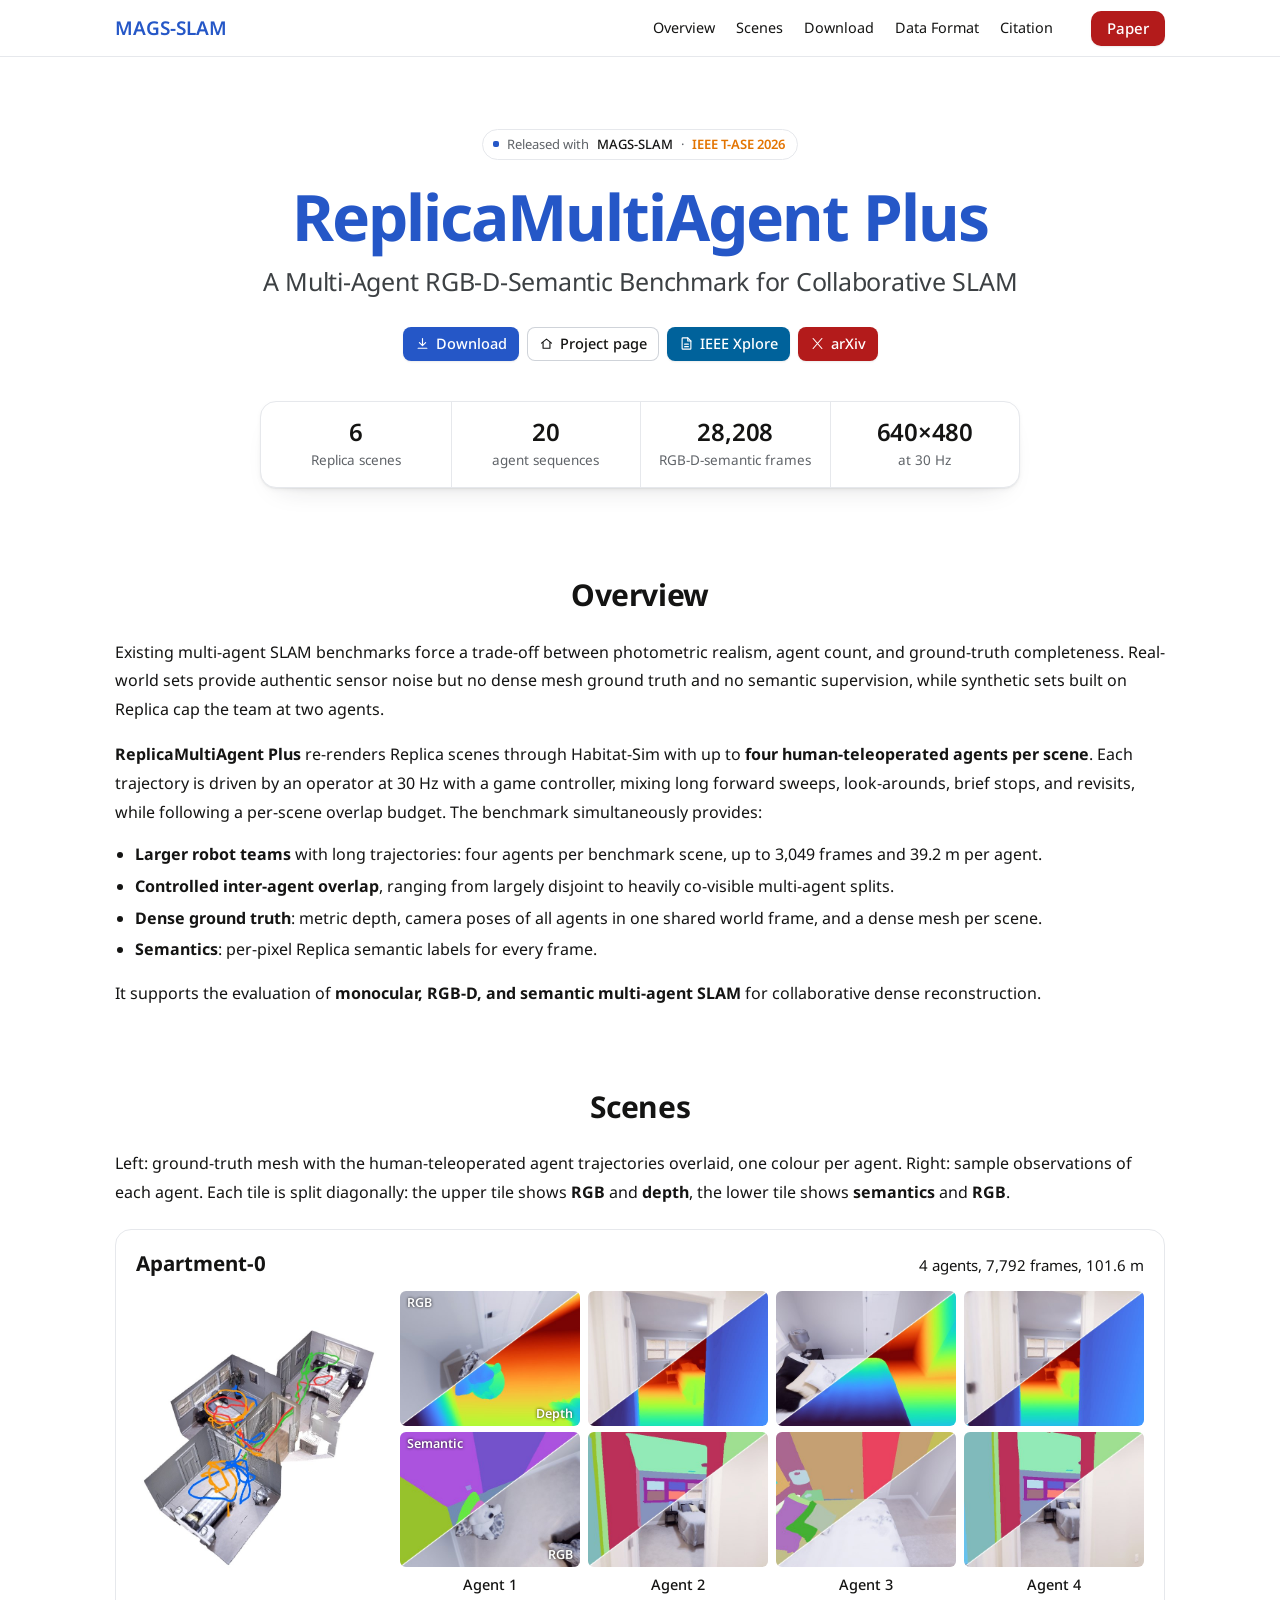
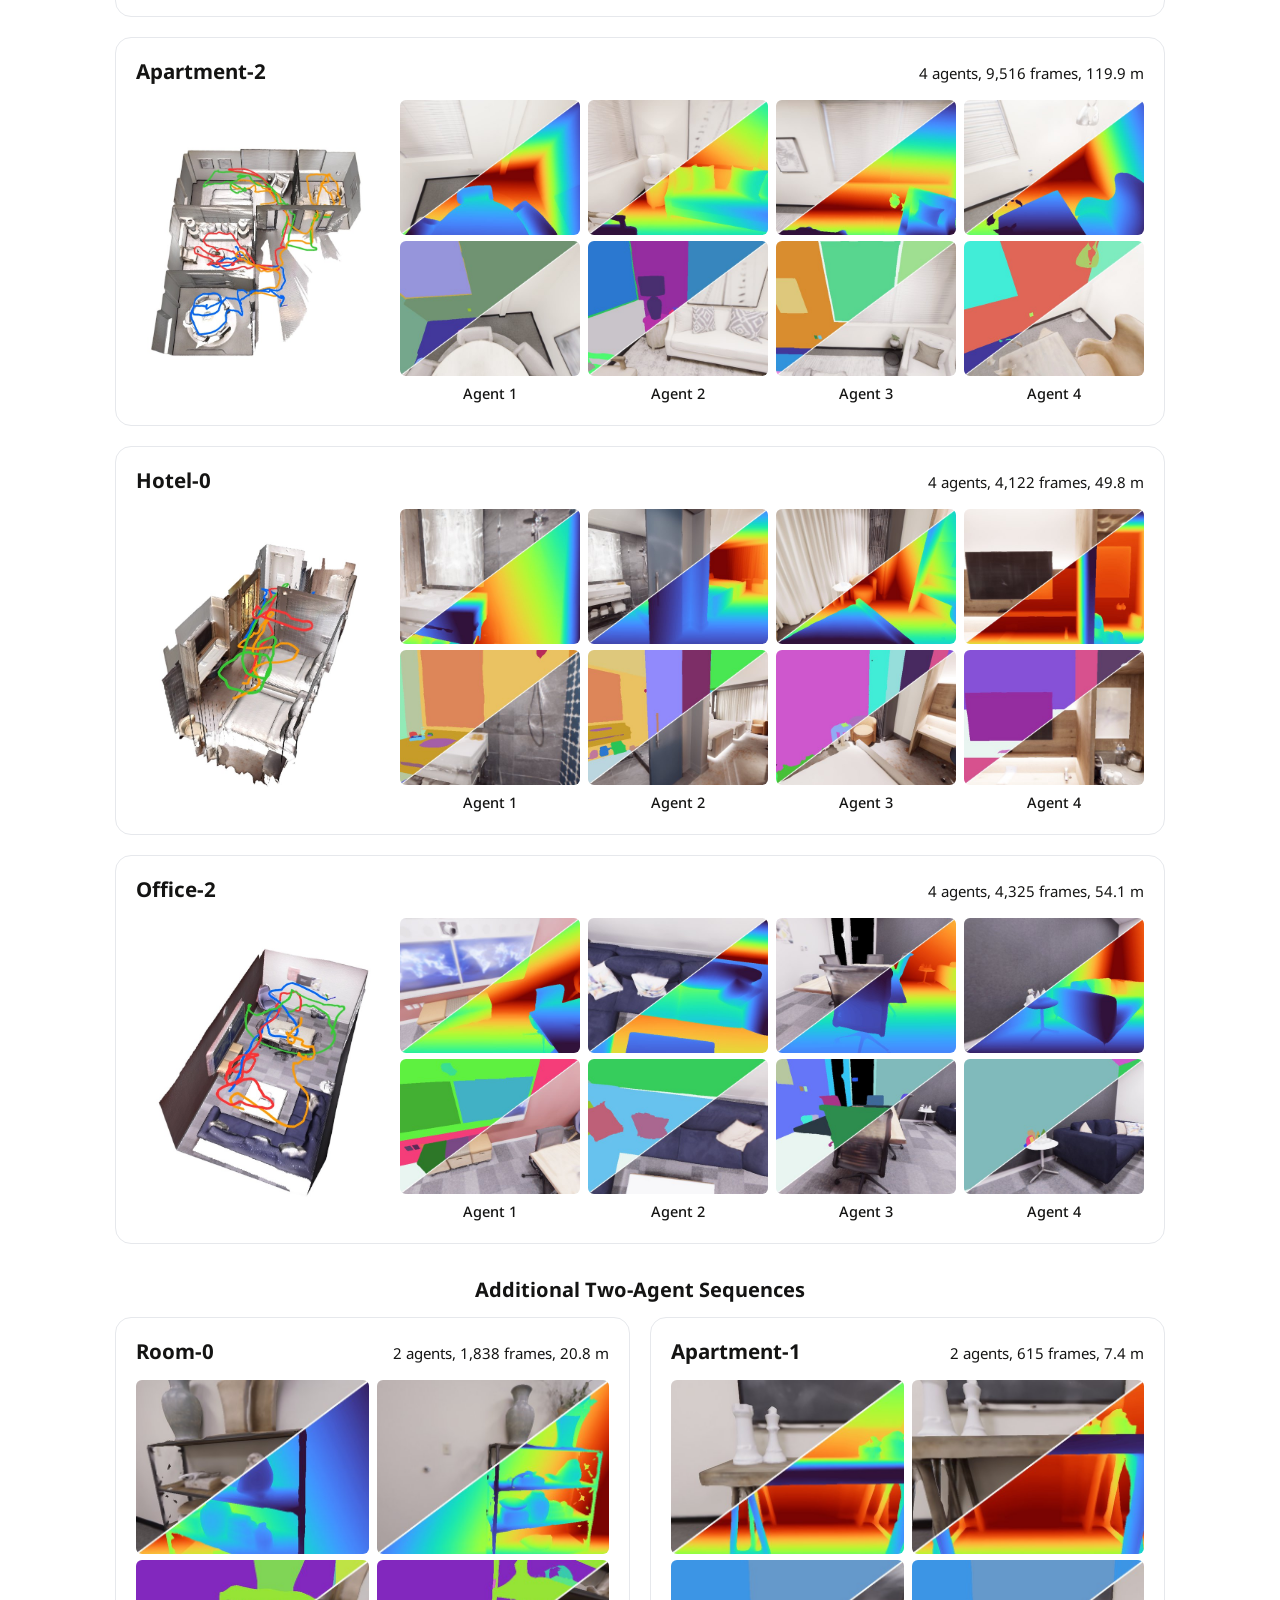
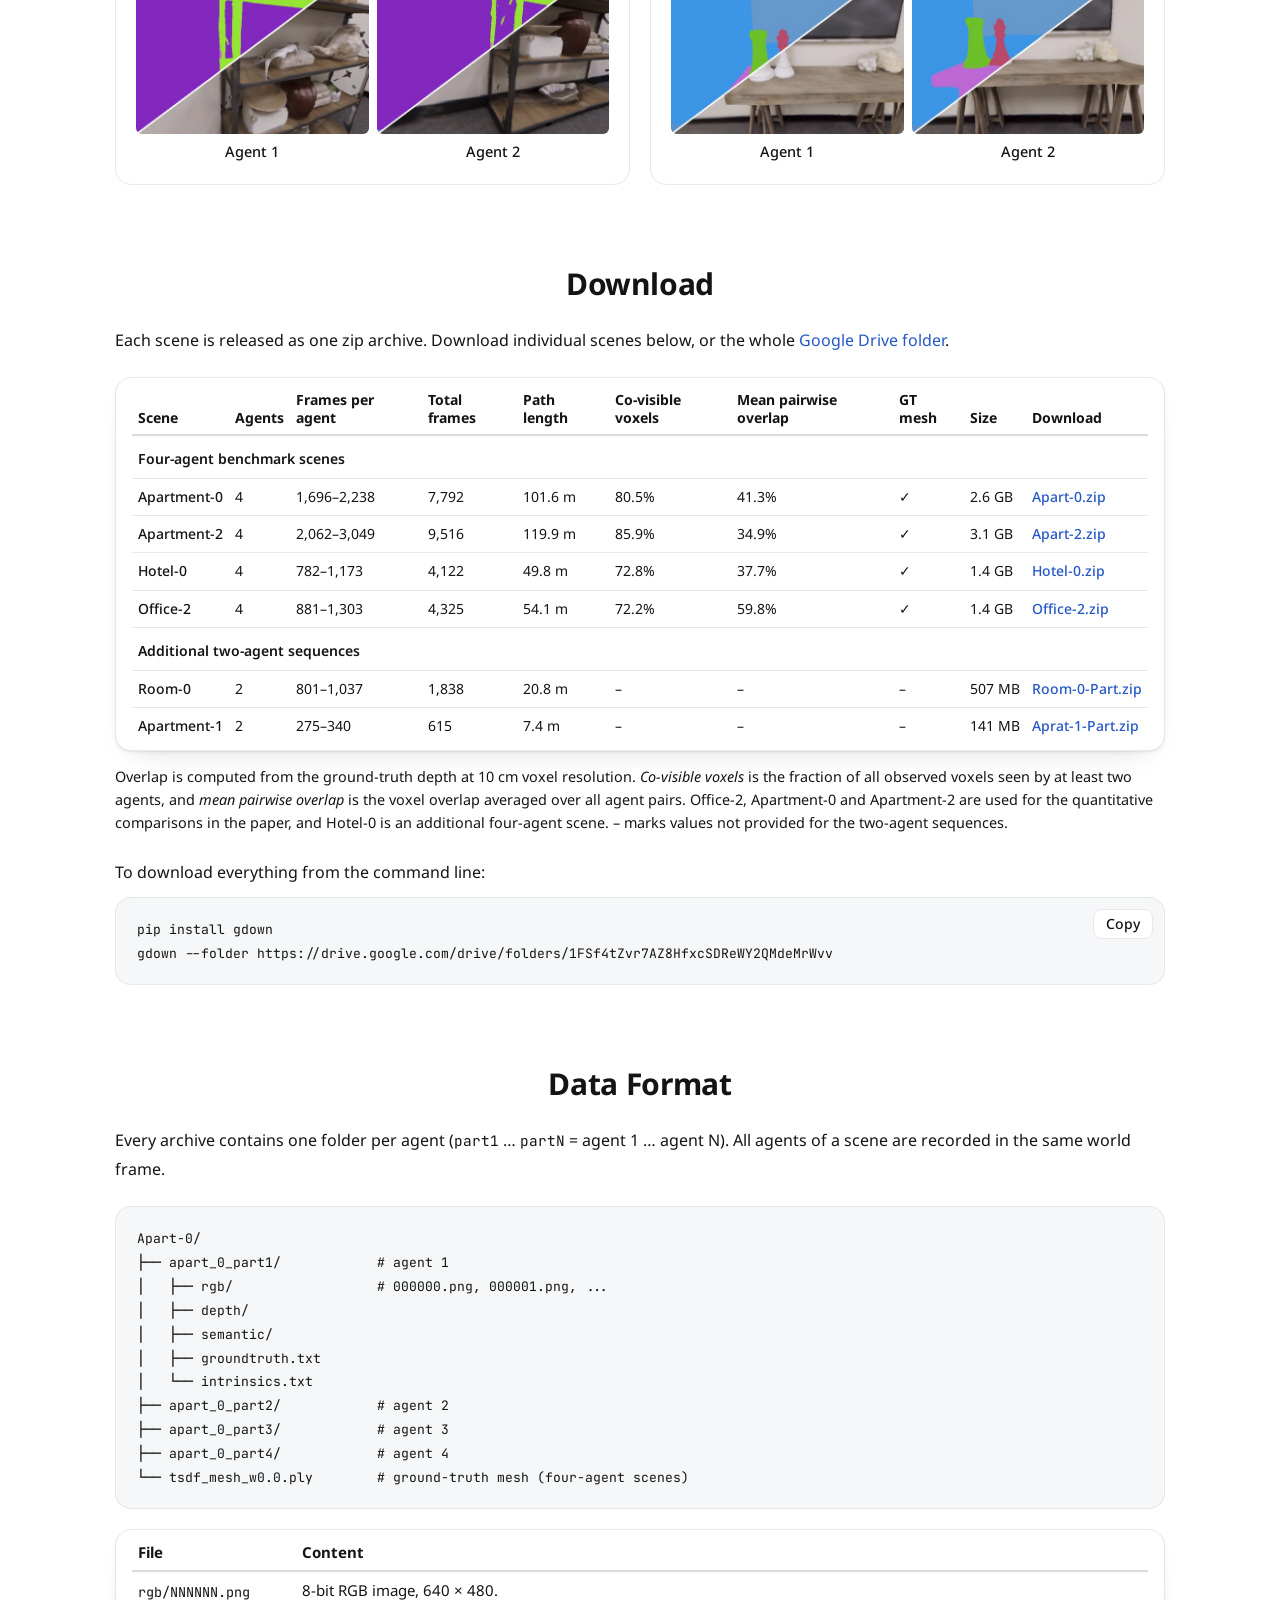
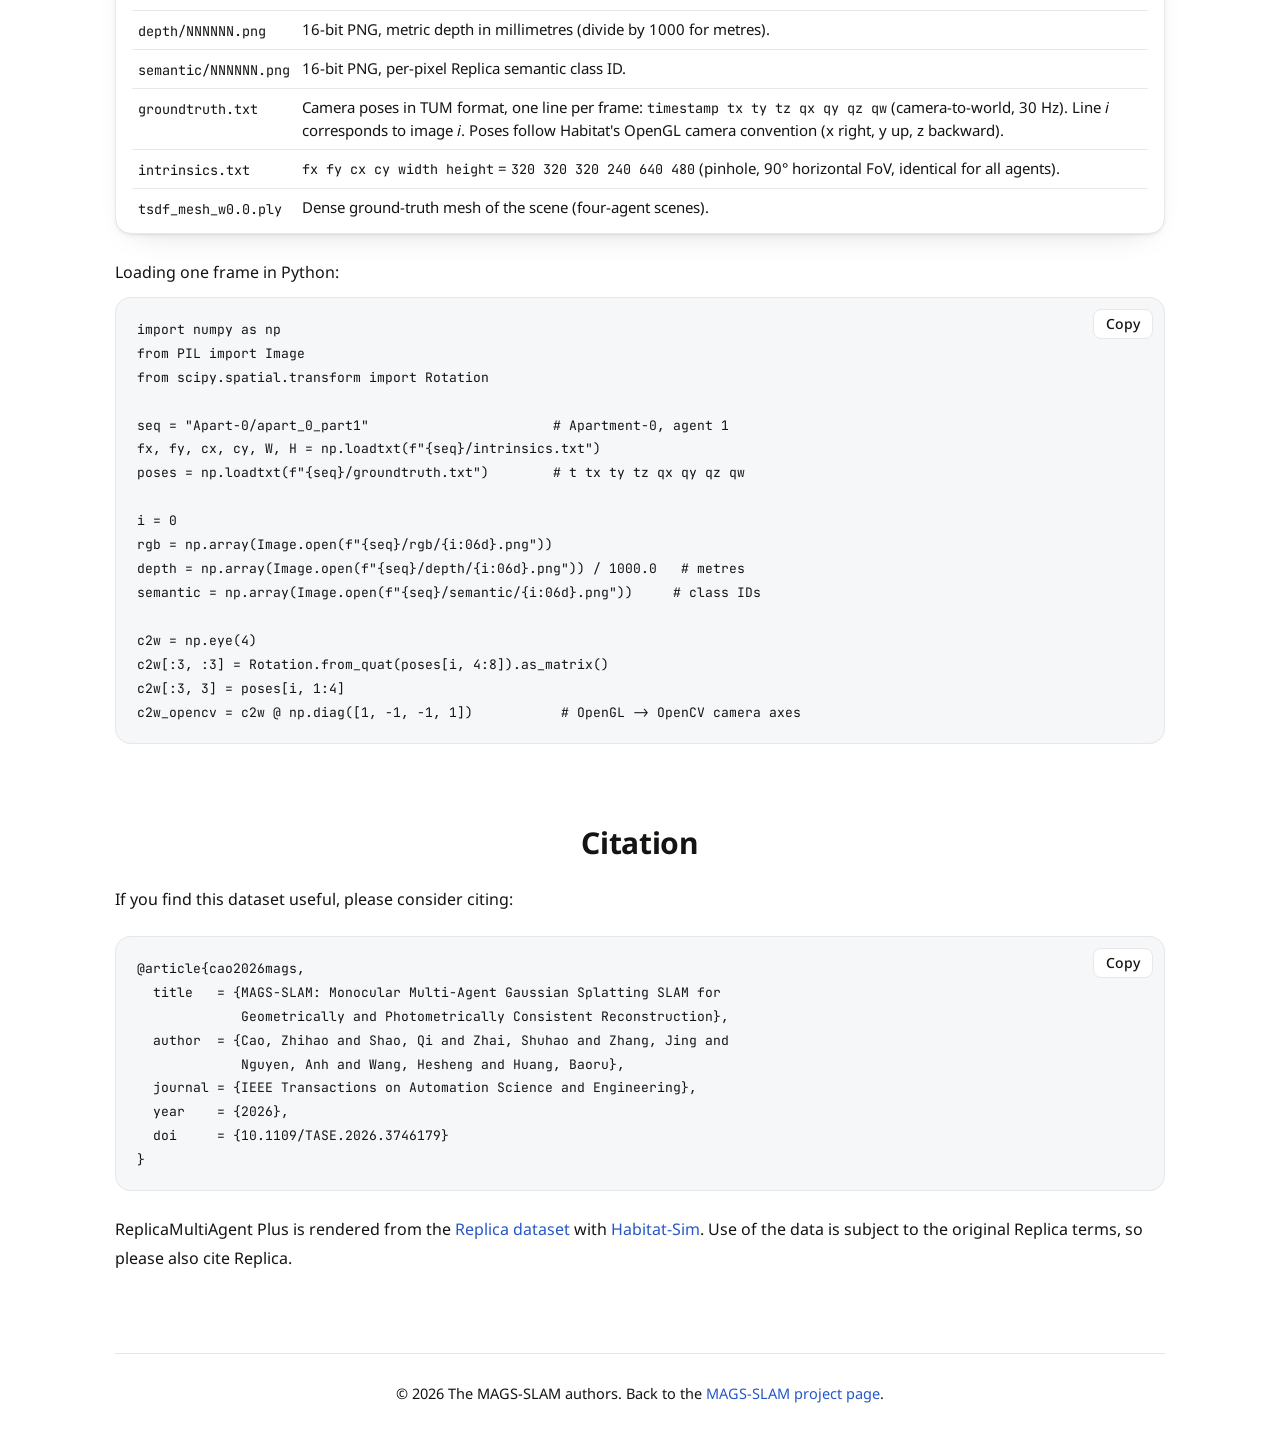
==== commit 7c5bfcc0: "Add paper results, ablation, efficiency and real-world sections Real-world AriaMultiagent and ETH3D " ====
--- a/dataset/index.html
+++ b/dataset/index.html
@@ -19,7 +19,7 @@
     <link rel="preconnect" href="https://fonts.googleapis.com">
     <link rel="preconnect" href="https://fonts.gstatic.com" crossorigin>
     <link href="https://fonts.googleapis.com/css2?family=Google+Sans:wght@400;500;600;700&family=Noto+Sans:wght@400;500;700&family=JetBrains+Mono:wght@400;500&display=swap" rel="stylesheet">
-    <link rel="stylesheet" href="../static/css/site.css?v=23">
+    <link rel="stylesheet" href="../static/css/site.css?v=28">
 </head>
 
 <body>
@@ -39,7 +39,7 @@
 
     <main id="top">
         <section class="hero hero-dataset wrap">
-            <p class="eyebrow"><i></i>Released with <a href="../">MAGS-SLAM</a> &middot; IEEE T-ASE 2026</p>
+            <p class="eyebrow"><i></i>Released with <a href="../">MAGS-SLAM</a> &middot; <b>IEEE T-ASE 2026</b></p>
             <h1 class="title title-short"><span class="title-name">ReplicaMultiAgent Plus</span><span class="title-sub">A&nbsp;Multi&#8209;Agent RGB&#8209;D&#8209;Semantic Benchmark for Collaborative&nbsp;SLAM</span></h1>
 
             <div class="links">
--- a/static/css/site.css
+++ b/static/css/site.css
@@ -5,6 +5,8 @@
     --accent: #2557c7;
     --accent-ink: #1b449e;
     --accent-tint: #eef3fd;
+    --coral: #4a78da;
+    --venue: #e37400;
     --line: #e6e8ec;
     --surface: #f6f7f9;
     --stage: #f6f7f9;
@@ -14,7 +16,7 @@
     --content: 1050px;
     --serif: 'Google Sans', 'Noto Sans', -apple-system, BlinkMacSystemFont, 'Segoe UI', sans-serif;
     --sans: 'Noto Sans', -apple-system, BlinkMacSystemFont, 'Segoe UI', sans-serif;
-    --mono: 'JetBrains Mono', ui-monospace, SFMono-Regular, Menlo, monospace;
+    --mono: ui-monospace, 'SF Mono', 'JetBrains Mono', Menlo, Consolas, monospace;
     --radius: 16px;
     --sheet-shadow: 0 1px 1px rgba(30, 34, 42, 0.05), 0 2px 6px -2px rgba(30, 34, 42, 0.08), 0 14px 30px -20px rgba(30, 34, 42, 0.22);
 }
@@ -27,7 +29,7 @@
     margin: 0;
     background: #fff;
     color: var(--ink);
-    font: 400 17px/1.7 var(--sans);
+    font: 400 16px/1.6 var(--sans);
     -webkit-font-smoothing: antialiased;
     text-rendering: optimizeLegibility;
 }
@@ -64,11 +66,12 @@
     margin-inline: auto;
 }
 
-.nav-brand { font: 600 19px/1 var(--serif); color: var(--accent); }
+.nav-brand { flex: none; font: 600 19px/1 var(--serif); color: var(--accent); white-space: nowrap; }
 .nav-brand:hover { color: var(--accent-ink); }
 
-.nav-links { display: flex; gap: 3px; margin-left: auto; }
-.nav-links a { color: var(--ink); font-size: 14.5px; padding: 5px 11px; border-radius: 999px; white-space: nowrap; transition: background 0.2s ease; }
+.nav-links { display: flex; gap: 1px; margin-left: auto; overflow-x: auto; scrollbar-width: none; }
+.nav-links::-webkit-scrollbar { display: none; }
+.nav-links a { color: var(--ink); font-size: 14.4px; padding: 5px 10px; border-radius: 999px; white-space: nowrap; transition: background 0.2s ease; }
 .nav-links a:hover { color: var(--ink); background: var(--accent-tint); }
 .nav-links a.is-on { background: var(--accent-tint); color: var(--accent-ink); font-weight: 700; }
 
@@ -79,7 +82,7 @@
 .title {
     margin: 0 auto;
     max-width: none;
-    font: 500 clamp(26px, 3.4vw, 40px)/1.2 var(--serif);
+    font: 500 clamp(25px, 3.2vw, 38.5px)/1.2 var(--serif);
     letter-spacing: -0.02em;
     text-wrap: balance;
 }
@@ -110,14 +113,15 @@
     gap: 2px 16px;
     margin: 10px auto 0;
     max-width: 900px;
-    font-size: 15px;
+    font-size: 15.2px;
+    line-height: 1.7;
 }
 .notes { margin-top: 4px; font-size: 14.5px; }
 
 .venue {
     margin: 16px 0 0;
-    font: 600 18.5px/1.4 var(--serif);
-    color: var(--ink);
+    font: 600 18.4px/1.4 var(--serif);
+    color: var(--venue);
 }
 
 /* Buttons */
@@ -133,7 +137,7 @@
     height: 42px;
     padding: 0 15px;
     border-radius: 10px;
-    font-size: 17px;
+    font-size: 17.3px;
     font-weight: 500;
     white-space: nowrap;
     color: #fff;
@@ -160,7 +164,7 @@
 .lead {
     margin: 0 auto 22px;
     text-align: center;
-    font: 400 18px/1.55 var(--serif);
+    font: 400 17px/1.6 var(--serif);
     text-wrap: balance;
 }
 .lead strong { color: var(--accent); font-weight: 700; }
@@ -169,7 +173,7 @@
 .media video, .media img { width: 100%; height: auto; }
 
 figure { margin: 0; }
-figcaption { margin-top: 14px; font-size: 15px; line-height: 1.65; text-align: left; }
+figcaption { margin-top: 13.6px; font-size: 14.4px; line-height: 1.6; text-align: left; }
 .fig-no { font-weight: 700; }
 figcaption p { margin: 0 0 8px; }
 
@@ -201,81 +205,91 @@
 }
 h2 + h3 { margin-top: 0; }
 
-.prose p, .intro { margin: 0 0 16px; text-align: left; }
+.prose p, .intro { margin: 0 0 16px; text-align: left; line-height: 1.8; }
 .prose p:last-child { margin-bottom: 0; }
 .intro { margin-bottom: 22px; }
 
-.hint { margin: 10px 0 0; font-size: 15px; }
+.hint { margin: 10px 0 0; font-size: 14.4px; color: #5f6368; }
 
 .stages { margin: 0; padding-left: 20px; }
 .stages li { margin-bottom: 6px; padding-left: 2px; }
 
 .zoomable { cursor: zoom-in; background: #fff; padding: 16px; }
 
+/* Two-column rows: figure or table beside a short list of findings. */
+.split { display: grid; grid-template-columns: minmax(0, 1.1fr) minmax(0, 1fr); gap: 36px; align-items: center; }
+.split-viewer { grid-template-columns: minmax(0, 0.8fr) minmax(0, 1.4fr); }
+.split-wide { grid-template-columns: minmax(0, 1.55fr) minmax(0, 1fr); gap: 30px; }
+.split-wide .zoomable { padding: 8px; }
+.split-viewer .intro { margin: 0; }
+.split-viewer .viewer { aspect-ratio: 4 / 3; }
+.points { margin: 0; padding: 0; list-style: none; display: grid; gap: 14px; }
+.points li { position: relative; padding-left: 21px; font-size: 15.5px; line-height: 1.65; }
+.points li::before { content: ''; position: absolute; left: 3px; top: 0.66em; width: 6px; height: 6px; border-radius: 2px; background: var(--accent); }
+.table-tabs { flex-wrap: wrap; gap: 10px 26px; width: auto; }
+.tab-group { display: flex; align-items: center; gap: 6px; }
+.tab-title { margin-right: 4px; font-size: 12px; font-weight: 700; letter-spacing: 0.09em; text-transform: uppercase; color: #5f6368; }
+td.metric { font-weight: 600; vertical-align: middle; border-right: 1px solid var(--line); }
+
 /* Abstract card */
 
 .sheet { padding: 20px 24px; border: 1px solid var(--line); border-radius: var(--radius); background: #fff; box-shadow: var(--sheet-shadow); }
 .abs-points { margin: 0; padding: 0; list-style: none; display: grid; gap: 10px; }
-.abs-points li { position: relative; padding-left: 21px; line-height: 1.65; }
+.abs-points li { position: relative; padding-left: 21px; line-height: 1.6; }
 .abs-points li::before { content: ''; position: absolute; left: 3px; top: 0.66em; width: 6px; height: 6px; border-radius: 2px; background: var(--accent); }
 details.abs summary { margin-top: 14px; cursor: pointer; list-style: none; font-size: 15px; font-weight: 500; color: var(--accent); }
 details.abs summary::-webkit-details-marker { display: none; }
 details.abs summary::before { content: '+ '; font-family: var(--mono); }
 details.abs[open] summary::before { content: '\2212  '; }
-details.abs p { margin: 12px 0 0; font-size: 16px; line-height: 1.75; color: #33332f; }
+details.abs p { margin: 12px 0 0; font-size: 15.2px; line-height: 1.75; color: #33332f; }
 
 /* Segmented controls and chips */
 
-.seg {
-    display: inline-flex;
-    flex-wrap: wrap;
-    padding: 3px;
-    gap: 2px;
-    border-radius: 8px;
-    background: #e9ebee;
-}
+/* Controls: white keys with a thin border; the chosen one turns pale blue. */
+.seg { display: inline-flex; flex-wrap: wrap; gap: 6px; }
 .seg button, .chip {
     display: inline-flex;
     align-items: center;
     gap: 6px;
     height: 32px;
-    padding: 0 13px;
-    border: 0;
-    border-radius: 6px;
-    background: transparent;
-    font-size: 15px;
-    font-weight: 500;
+    padding: 0 12px;
+    border: 1px solid var(--line);
+    border-radius: 8px;
+    background: #fff;
+    font-size: 14.5px;
+    font-weight: 400;
     cursor: pointer;
     white-space: nowrap;
-}
-.seg button:hover { background: rgba(255, 255, 255, 0.6); }
-.seg button.is-on { background: #fff; box-shadow: 0 1px 2px rgba(16, 24, 40, 0.12); }
+    transition: border-color 0.2s ease, background 0.2s ease, color 0.2s ease, transform 0.1s ease;
+}
+.seg button:hover, .chip:hover { border-color: var(--coral); color: var(--accent); }
+.seg button:active, .chip:active { transform: scale(0.97); }
+.seg button.is-on, .chip.is-on { border-color: rgba(37, 87, 199, 0.4); background: var(--accent-tint); color: var(--accent-ink); font-weight: 500; }
 .seg button:disabled { opacity: 0.45; cursor: progress; }
-.seg button i { width: 9px; height: 9px; border-radius: 50%; display: inline-block; }
-.seg-center { display: flex; width: max-content; max-width: 100%; margin: 0 auto 18px; padding: 0; gap: 10px; background: none; }
-.seg-center button { height: auto; padding: 8px 18px; border: 1px solid var(--line); border-radius: 8px; background: #fff; font-size: 16px; font-weight: 400; transition: all 0.2s ease; }
-.seg-center button:hover { background: #fff; border-color: #4a78da; color: var(--accent); }
-.seg-center button.is-on { border-color: rgba(37, 87, 199, 0.4); background: var(--accent-tint); color: var(--accent-ink); font-weight: 500; box-shadow: none; }
-
-.chip { background: #e9ebee; height: 38px; border-radius: 8px; }
-.chip.is-on { background: var(--accent-tint); color: var(--accent-ink); box-shadow: inset 0 0 0 1px rgba(37, 87, 199, 0.4); }
+.seg button i { width: 8px; height: 8px; border-radius: 2px; display: inline-block; }
+.seg-center { display: flex; justify-content: center; gap: 10px; margin: 0 auto 18px; }
+.seg-center button { height: 38px; padding: 0 18px; font-size: 16px; }
 
 .icon-btn {
     display: inline-grid;
     place-items: center;
-    width: 36px;
-    height: 36px;
-    border: 0;
+    width: 32px;
+    height: 32px;
+    border: 1px solid var(--line);
     border-radius: 8px;
-    background: transparent;
+    background: #fff;
     cursor: pointer;
-}
-.icon-btn:hover { background: #e9ebee; }
-.icon-btn svg { width: 19px; height: 19px; fill: none; stroke: currentColor; stroke-width: 1.8; stroke-linecap: round; stroke-linejoin: round; }
+    transition: border-color 0.2s ease, color 0.2s ease;
+}
+.icon-btn:hover { border-color: var(--coral); color: var(--accent); }
+.icon-btn svg { width: 16px; height: 16px; fill: none; stroke: currentColor; stroke-width: 1.8; stroke-linecap: round; stroke-linejoin: round; }
 .icon-btn svg.fill { fill: currentColor; stroke: none; }
-.icon-btn.is-on { background: var(--accent-tint); color: var(--accent-ink); }
 .icon-btn .i-pause, .icon-btn.is-on .i-play { display: none; }
 .icon-btn.is-on .i-pause { display: block; }
+/* The replay key is the one filled control, as on the reference page. */
+.icon-btn[data-role="play"] { border: 0; background: var(--coral); color: #fff; }
+.icon-btn[data-role="play"]:hover { background: var(--accent); color: #fff; }
+.icon-btn[data-role="play"] svg { width: 13px; height: 13px; }
 
 /* 3D viewer */
 
@@ -289,7 +303,7 @@
 
 .viewer {
     position: relative;
-    aspect-ratio: 16 / 9;
+    aspect-ratio: 2 / 1;
     background: var(--stage);
     touch-action: pan-y;
 }
@@ -302,13 +316,17 @@
     gap: 10px 12px;
     padding: 10px 12px;
     border-top: 1px solid var(--line);
-    background: var(--surface);
-}
-.viewer-bar .seg { background: #e6e8eb; }
-.bar-end { display: flex; gap: 2px; margin-left: auto; }
-
-.replay { display: flex; align-items: center; gap: 6px; flex: 1 1 200px; max-width: 320px; }
-.replay input { flex: 1; accent-color: var(--accent); }
+    background: #fff;
+}
+.bar-end { display: flex; gap: 6px; margin-left: auto; }
+
+.replay { display: flex; align-items: center; gap: 8px; flex: 1 1 200px; max-width: 320px; }
+.replay input { flex: 1; min-width: 0; height: 16px; margin: 0; background: transparent; cursor: pointer; -webkit-appearance: none; appearance: none; }
+.replay input::-webkit-slider-runnable-track { height: 4px; border-radius: 4px; background: #dfe3ea; }
+.replay input::-moz-range-track { height: 4px; border-radius: 4px; background: #dfe3ea; }
+.replay input::-moz-range-progress { height: 4px; border-radius: 4px; background: var(--coral); }
+.replay input::-webkit-slider-thumb { width: 12px; height: 12px; margin-top: -4px; border: 0; border-radius: 4px; background: var(--accent); -webkit-appearance: none; appearance: none; }
+.replay input::-moz-range-thumb { width: 12px; height: 12px; border: 0; border-radius: 4px; background: var(--accent); }
 
 .viewer-legend {
     position: absolute;
@@ -375,7 +393,7 @@
 
 .picker { display: flex; flex-wrap: wrap; justify-content: center; gap: 14px 28px; margin-top: 18px; }
 .picker-group { display: flex; flex-direction: column; align-items: center; gap: 8px; }
-.picker-title { font-size: 14px; font-weight: 600; letter-spacing: 0.02em; }
+.picker-title { font-size: 12px; font-weight: 700; letter-spacing: 0.09em; text-transform: uppercase; color: #5f6368; }
 .picker-row { display: flex; flex-wrap: wrap; justify-content: center; gap: 10px; }
 
 .thumb {
@@ -400,7 +418,7 @@
 }
 .thumb:hover img { box-shadow: 0 0 0 2px rgba(37, 87, 199, 0.35); }
 .thumb.is-on img { box-shadow: 0 0 0 2px var(--accent); }
-.thumb.is-on span { color: var(--accent); font-weight: 600; }
+.thumb.is-on span { color: var(--accent-ink); font-weight: 500; }
 
 .gallery .stage { aspect-ratio: 16 / 9; background: #fff; }
 .gallery .stage video { width: 100%; height: 100%; object-fit: contain; }
@@ -421,7 +439,7 @@
 table {
     width: 100%;
     border-collapse: collapse;
-    font-size: 14.5px;
+    font-size: 15px;
     font-variant-numeric: tabular-nums;
     white-space: nowrap;
 }
@@ -455,15 +473,14 @@
     right: 12px;
     height: 30px;
     padding: 0 12px;
-    border: 0;
-    border-radius: 7px;
-    background: #fff;
-    box-shadow: inset 0 0 0 1px #cfd3d9;
+    border: 1px solid var(--line);
+    border-radius: 8px;
+    background: #fff;
     font-size: 14px;
     font-weight: 500;
     cursor: pointer;
 }
-.copy:hover { box-shadow: inset 0 0 0 1px var(--ink); }
+.copy:hover { border-color: var(--coral); color: var(--accent); }
 
 .footer { margin-top: 80px; padding: 28px 0 40px; border-top: 1px solid var(--line); font-size: 14.5px; text-align: center; }
 .footer p { margin: 0; }
@@ -486,6 +503,7 @@
 .eyebrow i { width: 6px; height: 6px; border-radius: 2px; background: var(--accent); }
 .eyebrow a { color: var(--ink); font-weight: 500; }
 .eyebrow a:hover { color: var(--accent); }
+.eyebrow b { font-weight: 600; color: var(--venue); }
 .hero-dataset .title-short { max-width: 1000px; }
 .hero-dataset .title-name { display: block; font-size: clamp(36px, 5.6vw, 64px); line-height: 1.08; letter-spacing: -0.03em; }
 .title-sub { display: block; margin-top: 14px; font-size: clamp(18px, 2.1vw, 25px); font-weight: 400; line-height: 1.35; letter-spacing: -0.01em; color: #3c4043; }
@@ -562,8 +580,16 @@
     .nav-links a { font-size: 14px; padding: 4px 10px; }
 }
 
+@media (max-width: 860px) {
+    .split, .split-viewer, .split-wide { grid-template-columns: minmax(0, 1fr); gap: 22px; }
+}
+
 @media (max-width: 640px) {
-    body { font-size: 16px; }
+    .table-tabs { gap: 12px 18px; }
+    .tab-group { flex-wrap: wrap; justify-content: center; gap: 6px; }
+    .tab-title { flex: 0 0 100%; margin: 0; text-align: center; font-size: 11px; }
+    .seg-center button { height: 34px; padding: 0 13px; font-size: 14.5px; }
+    body { font-size: 15.5px; }
     .hero { padding-top: 40px; }
     .authors { font-size: 17.5px; }
     .affiliations { font-size: 15px; }
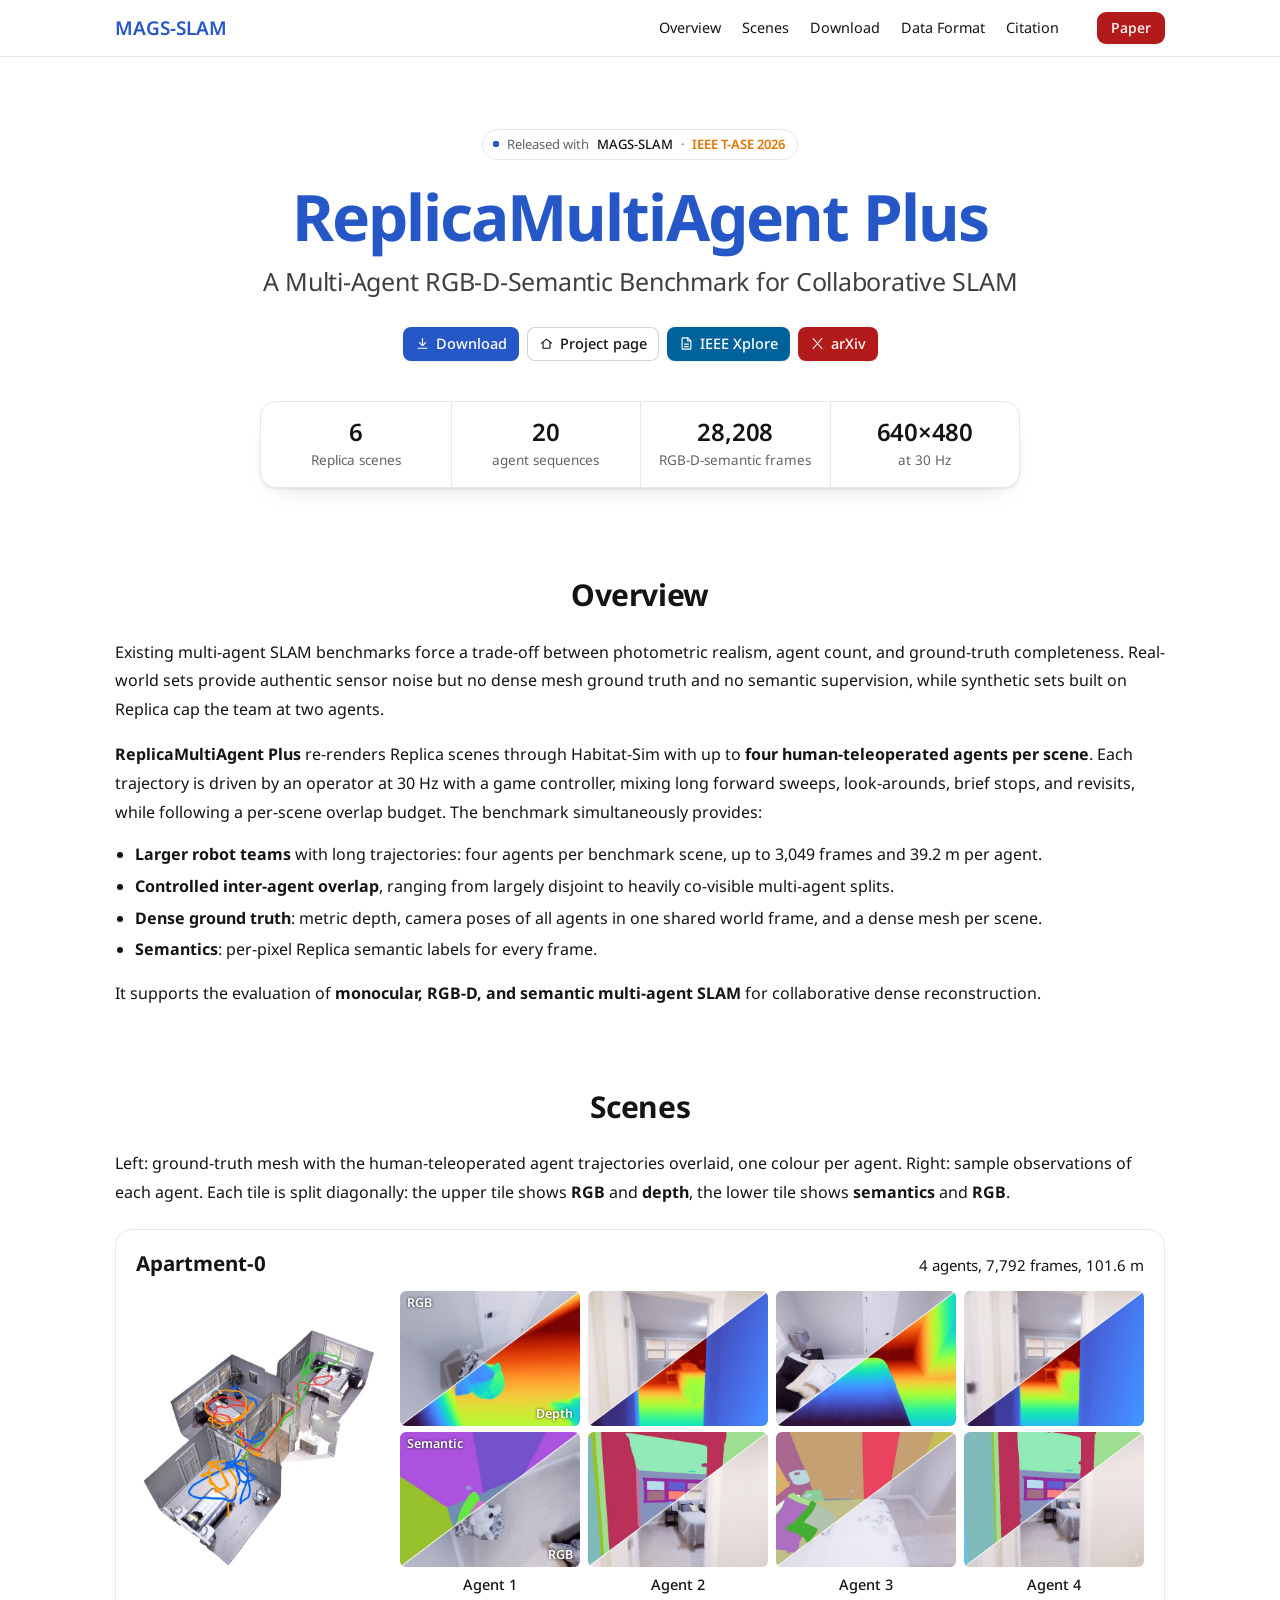
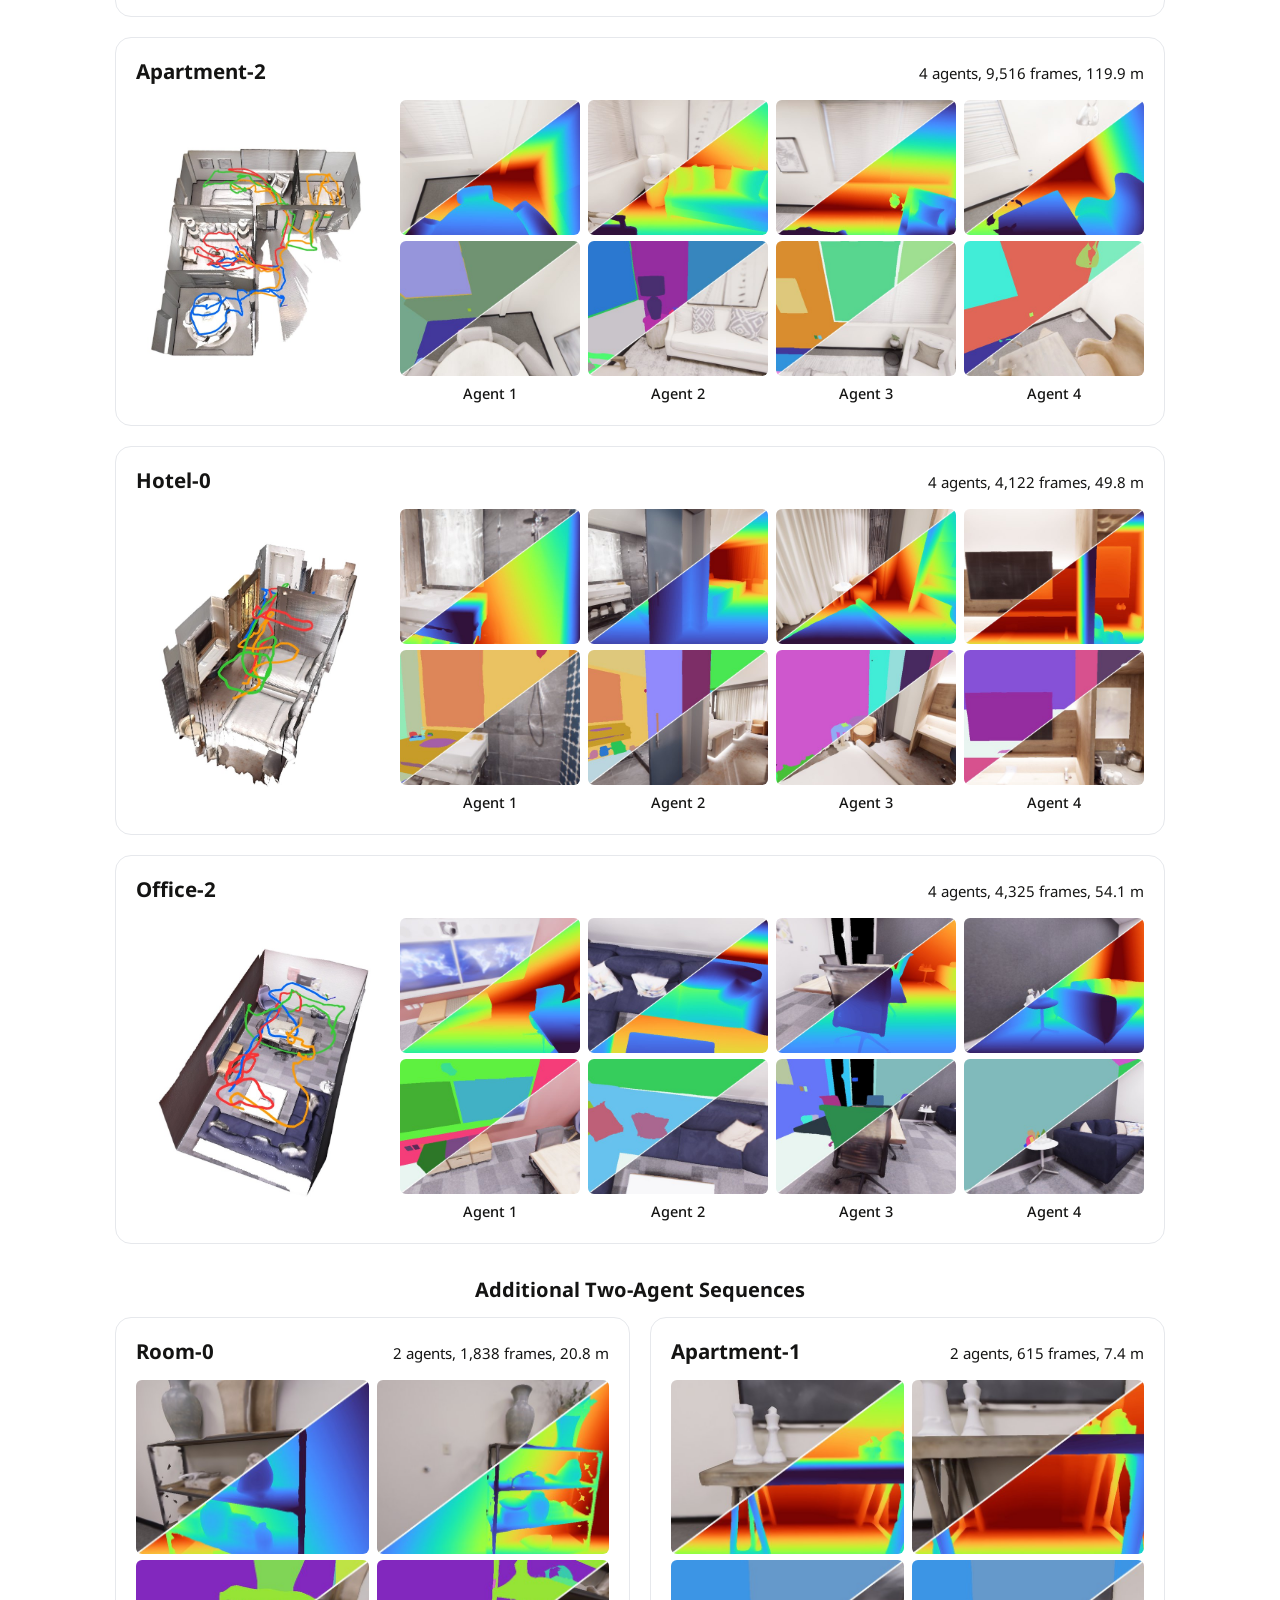
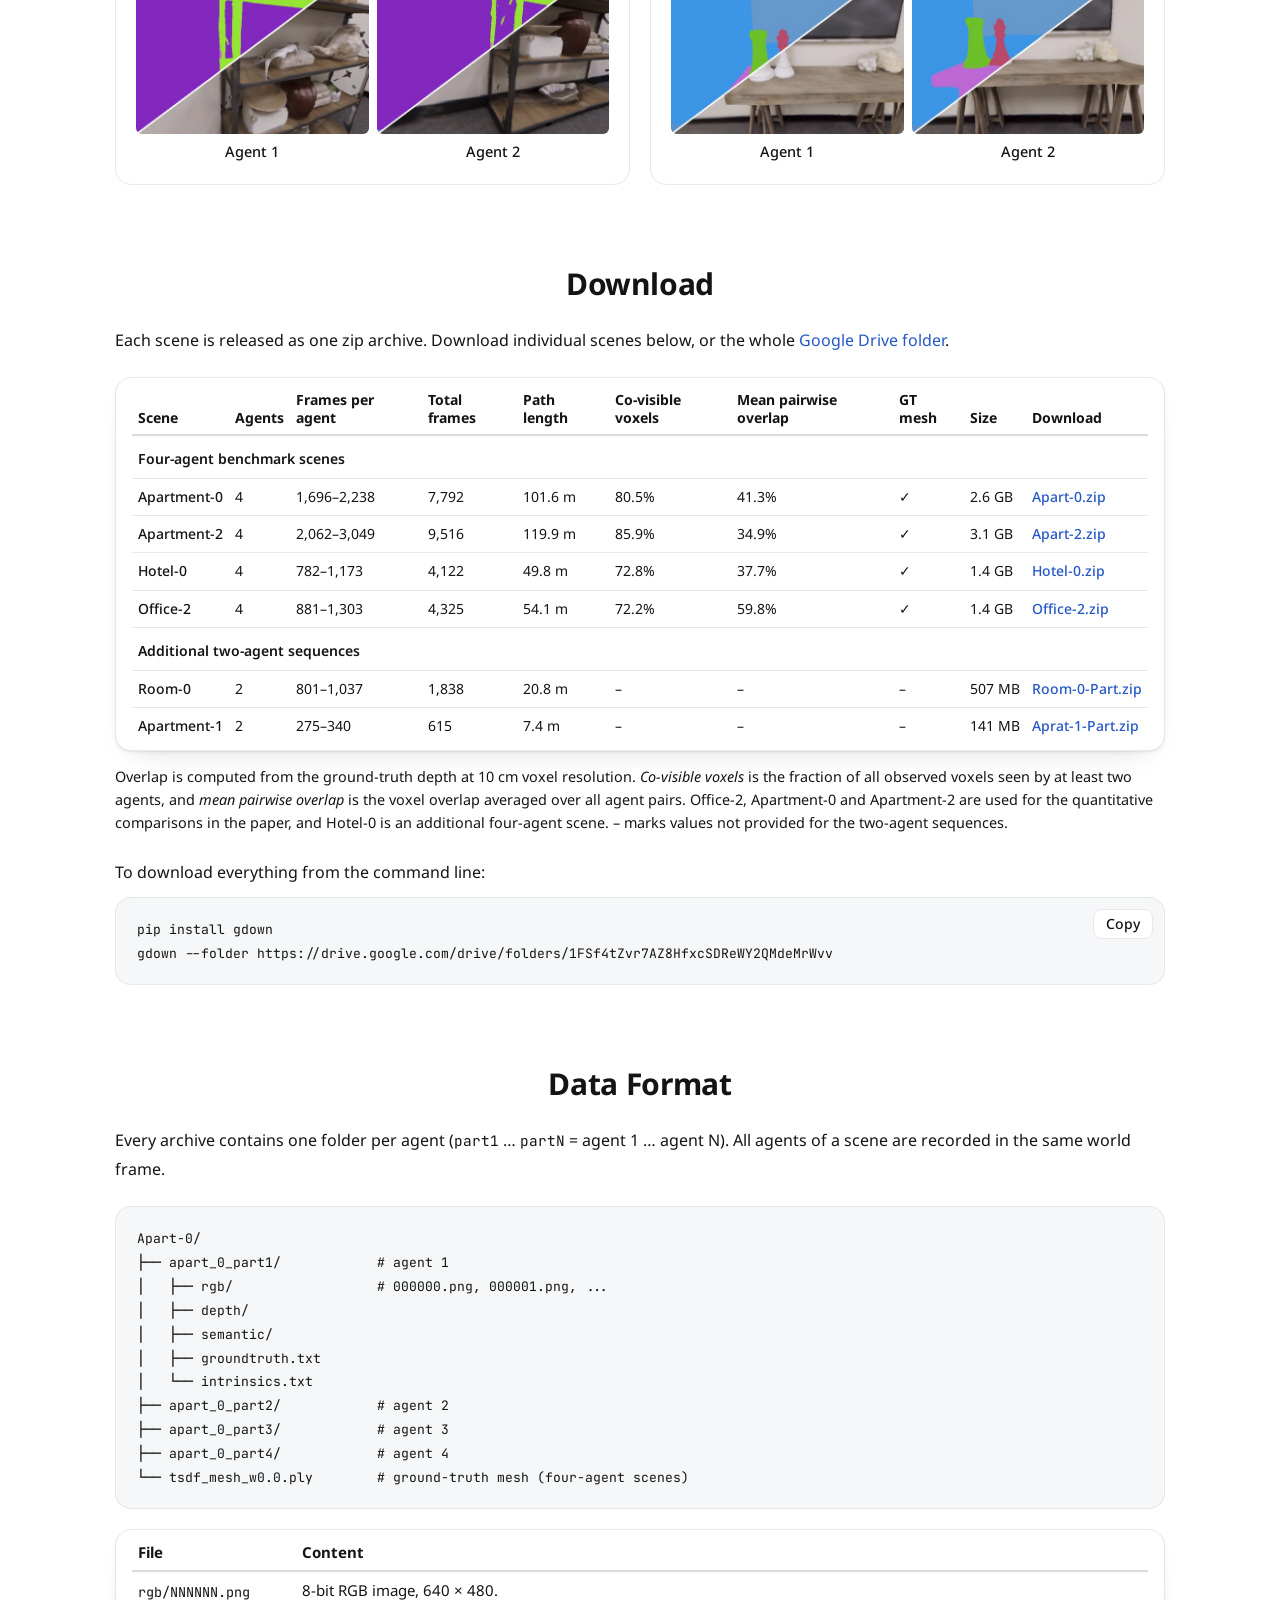
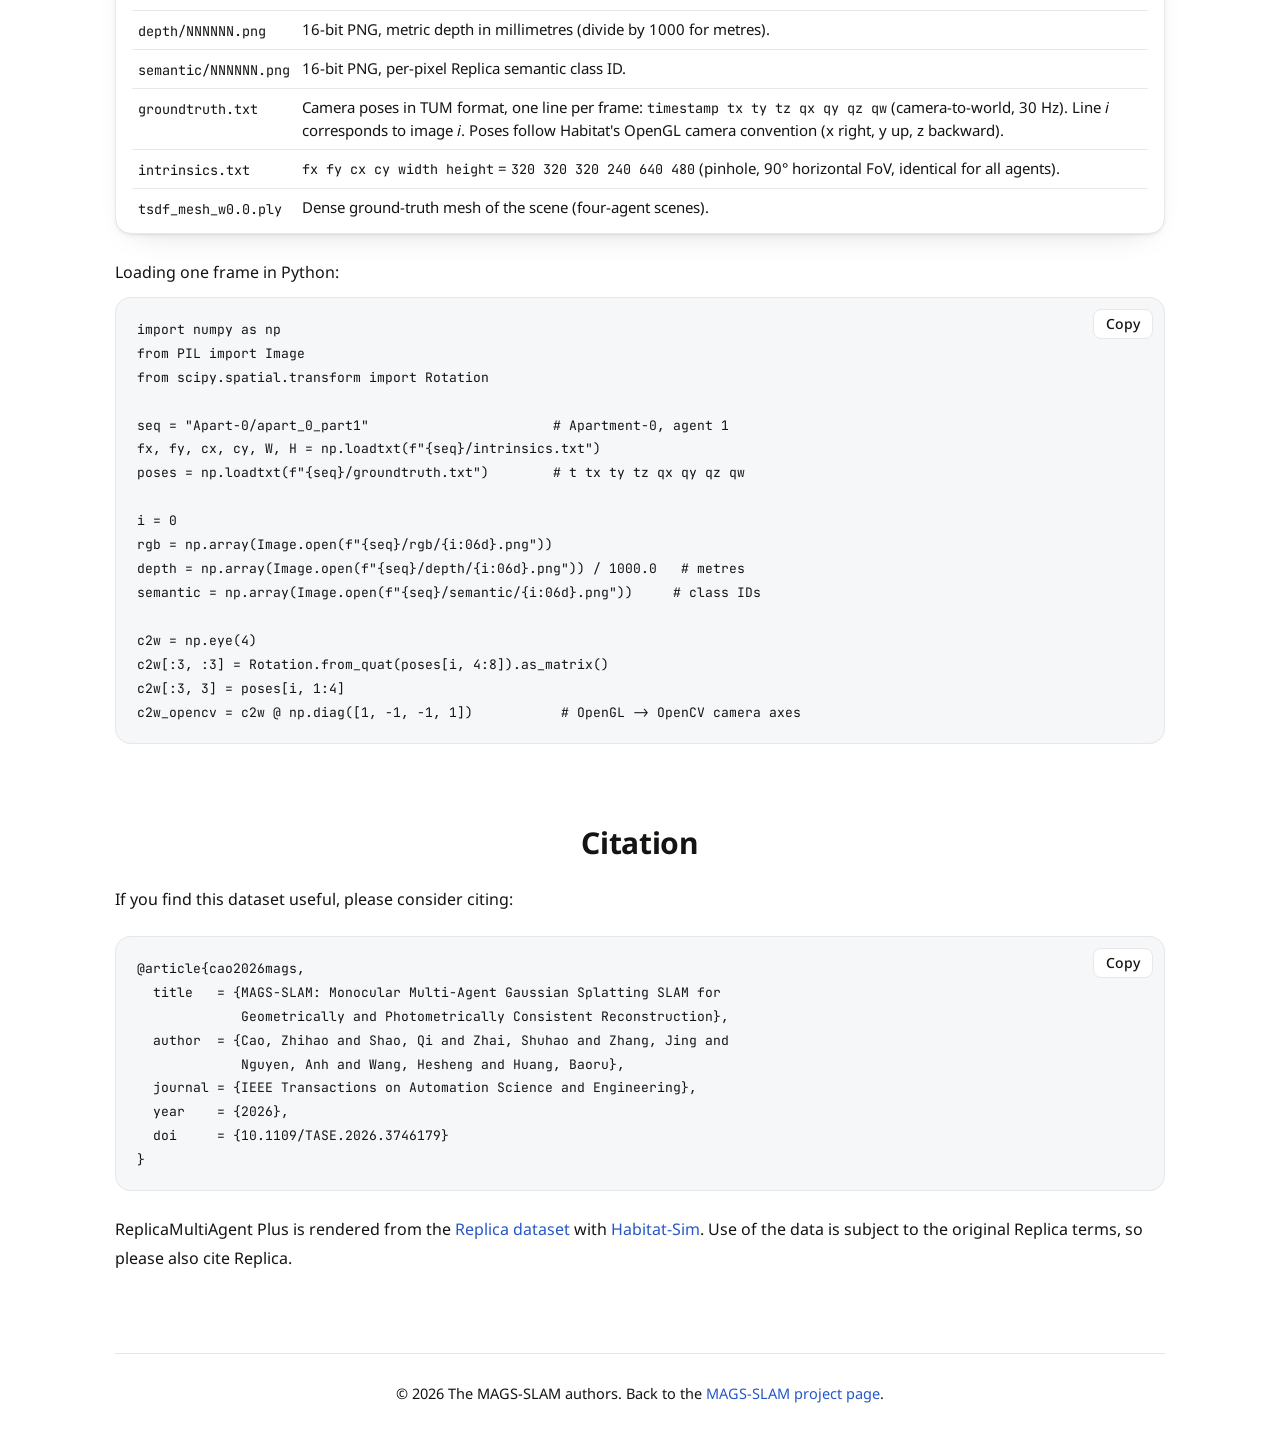
==== commit 4b34f465: "Smaller header buttons and table tabs Co-Authored-By: Claude Opus 5.5 <noreply@anthropic.com>" ====
--- a/dataset/index.html
+++ b/dataset/index.html
@@ -19,7 +19,7 @@
     <link rel="preconnect" href="https://fonts.googleapis.com">
     <link rel="preconnect" href="https://fonts.gstatic.com" crossorigin>
     <link href="https://fonts.googleapis.com/css2?family=Google+Sans:wght@400;500;600;700&family=Noto+Sans:wght@400;500;700&family=JetBrains+Mono:wght@400;500&display=swap" rel="stylesheet">
-    <link rel="stylesheet" href="../static/css/site.css?v=28">
+    <link rel="stylesheet" href="../static/css/site.css?v=30">
 </head>
 
 <body>
--- a/static/css/site.css
+++ b/static/css/site.css
@@ -82,7 +82,7 @@
 .title {
     margin: 0 auto;
     max-width: none;
-    font: 500 clamp(25px, 3.2vw, 38.5px)/1.2 var(--serif);
+    font: 500 clamp(27px, 3.9vw, 46px)/1.18 var(--serif);
     letter-spacing: -0.02em;
     text-wrap: balance;
 }
@@ -98,7 +98,7 @@
 
 .authors {
     margin: 30px auto 0;
-    font-size: 19px;
+    font-size: 16.5px;
     line-height: 1.75;
 }
 .authors a { color: var(--ink); font-weight: 500; white-space: nowrap; }
@@ -113,10 +113,10 @@
     gap: 2px 16px;
     margin: 10px auto 0;
     max-width: 900px;
-    font-size: 15.2px;
+    font-size: 14px;
     line-height: 1.7;
 }
-.notes { margin-top: 4px; font-size: 14.5px; }
+.notes { margin-top: 4px; font-size: 13px; color: #5f6368; }
 
 .venue {
     margin: 16px 0 0;
@@ -126,7 +126,7 @@
 
 /* Buttons */
 
-.links { display: flex; flex-wrap: wrap; justify-content: center; gap: 9px; margin-top: 26px; }
+.links { display: flex; flex-wrap: wrap; justify-content: center; gap: 8px; margin-top: 24px; }
 .links-center { margin-top: 24px; }
 
 .btn {
@@ -134,10 +134,10 @@
     display: inline-flex;
     align-items: center;
     gap: 0.5em;
-    height: 42px;
-    padding: 0 15px;
-    border-radius: 10px;
-    font-size: 17.3px;
+    height: 36px;
+    padding: 0 13px;
+    border-radius: 9px;
+    font-size: 15px;
     font-weight: 500;
     white-space: nowrap;
     color: #fff;
@@ -147,9 +147,9 @@
 }
 .btn:hover { color: #fff; filter: brightness(0.9); transform: translateY(-2px); box-shadow: 0 12px 22px -10px var(--glow), 0 2px 4px rgba(0, 0, 0, 0.06); }
 .btn:active { transform: translateY(0) scale(0.97); }
-.btn svg { width: 18px; height: 18px; flex: none; fill: none; stroke: currentColor; stroke-width: 1.8; stroke-linecap: round; stroke-linejoin: round; }
+.btn svg { width: 15px; height: 15px; flex: none; fill: none; stroke: currentColor; stroke-width: 1.8; stroke-linecap: round; stroke-linejoin: round; }
 .btn svg.fill { fill: currentColor; stroke: none; }
-.btn-sm { height: 35px; padding: 0 16px; font-size: 15px; }
+.btn-sm { height: 32px; padding: 0 14px; font-size: 14px; }
 .btn-ieee { --glow: rgba(0, 98, 155, 0.5); background: var(--ieee); }
 .btn-arxiv { --glow: rgba(179, 27, 27, 0.45); background: var(--arxiv); }
 .btn-github { --glow: rgba(46, 49, 54, 0.5); background: var(--github); }
@@ -268,7 +268,7 @@
 .seg button:disabled { opacity: 0.45; cursor: progress; }
 .seg button i { width: 8px; height: 8px; border-radius: 2px; display: inline-block; }
 .seg-center { display: flex; justify-content: center; gap: 10px; margin: 0 auto 18px; }
-.seg-center button { height: 38px; padding: 0 18px; font-size: 16px; }
+.seg-center button { height: 33px; padding: 0 14px; font-size: 14.5px; }
 
 .icon-btn {
     display: inline-grid;
@@ -591,14 +591,14 @@
     .seg-center button { height: 34px; padding: 0 13px; font-size: 14.5px; }
     body { font-size: 15.5px; }
     .hero { padding-top: 40px; }
-    .authors { font-size: 17.5px; }
-    .affiliations { font-size: 15px; }
+    .authors { font-size: 15.5px; }
+    .affiliations { font-size: 13px; }
     .lead { font-size: 17px; }
     .block { padding-top: 56px; }
     h2 { font-size: 25px; }
     .viewer { aspect-ratio: 4 / 3; }
     .viewer-legend { left: 8px; bottom: 8px; font-size: 13px; }
-    .title { font-size: 25px; line-height: 1.25; }
+    .title { font-size: 28px; line-height: 1.22; }
     .authors { margin-top: 20px; line-height: 1.7; }
     .authors sup { margin-right: 8px; }
     .venue { font-size: 16px; }
